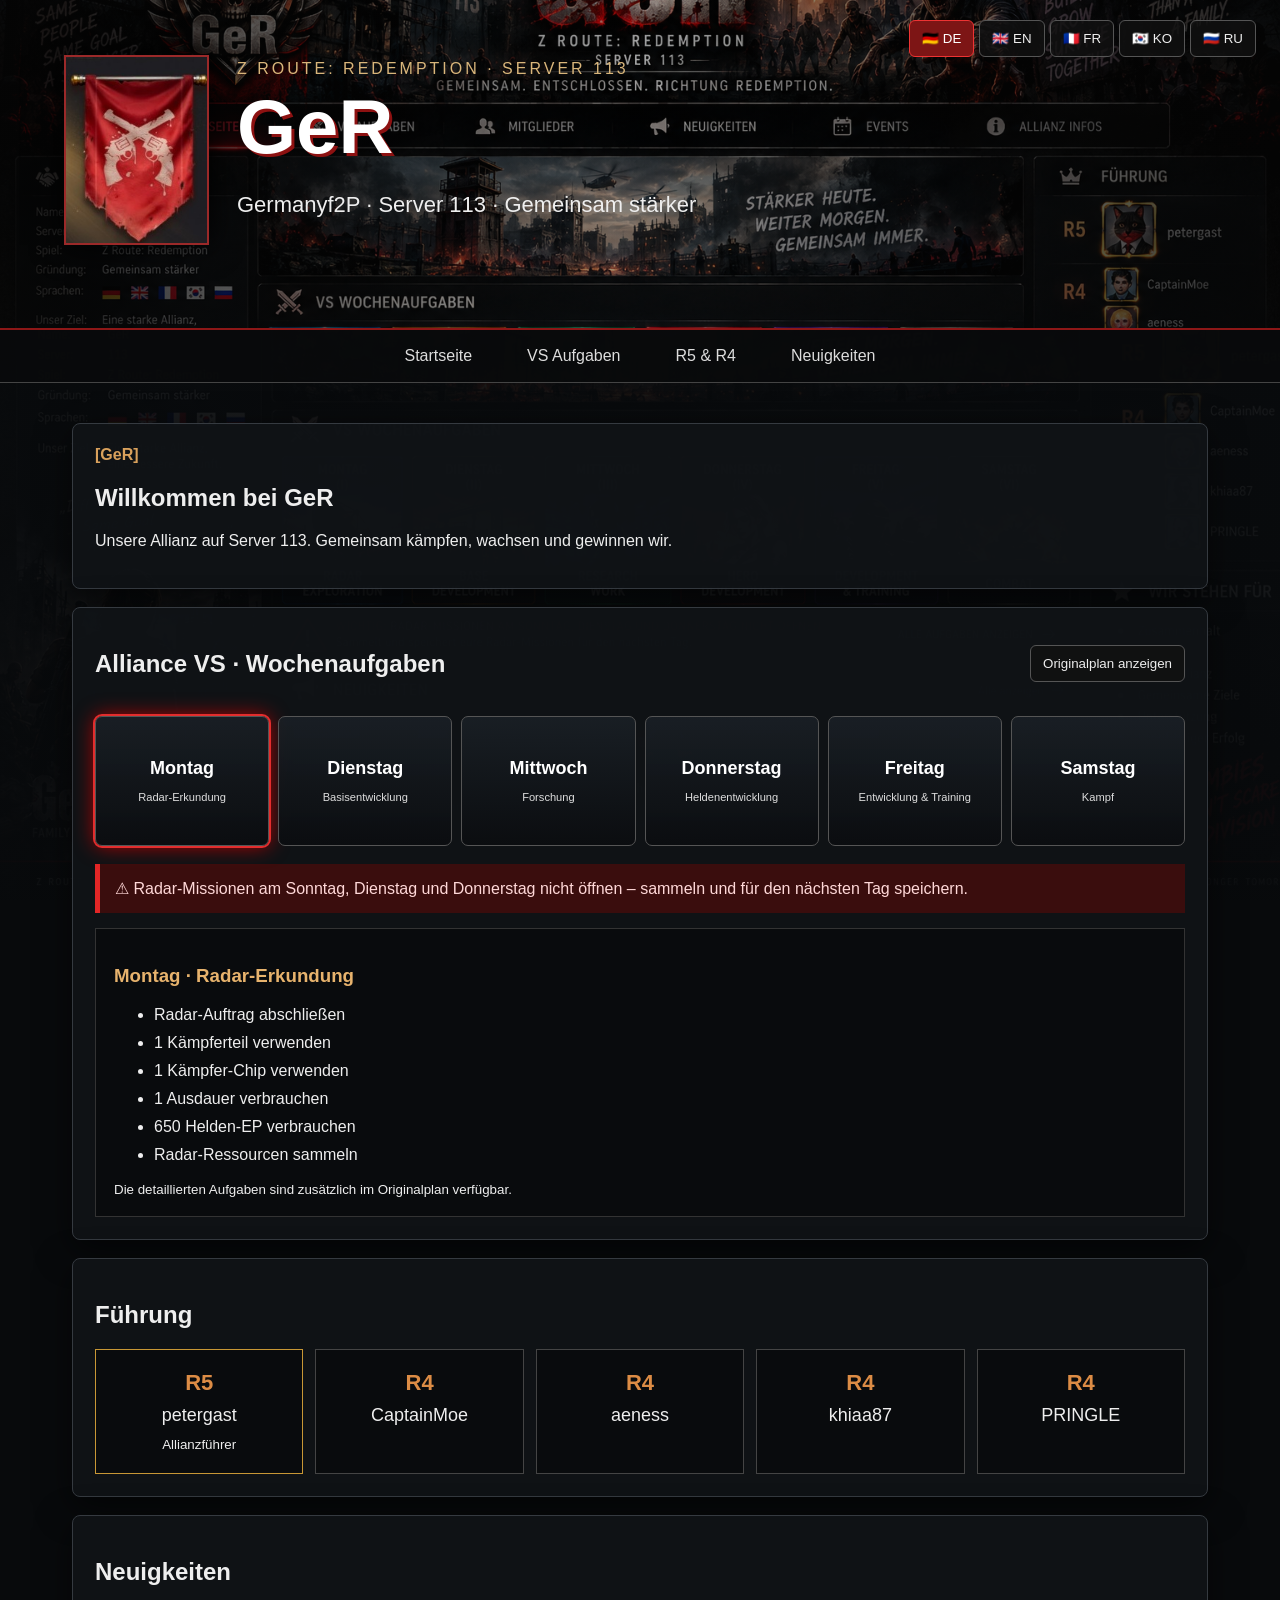
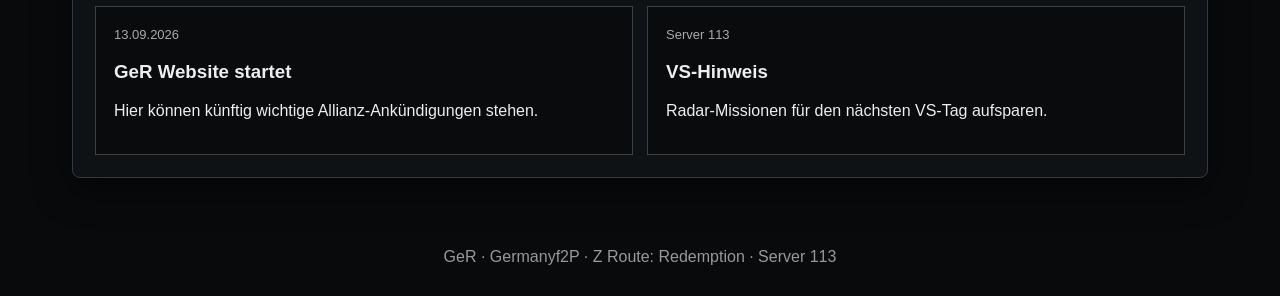
==== index.html @ 61c709c8 "Add files via upload" ====
<!doctype html><html lang="de"><head><meta charset="utf-8"><meta name="viewport" content="width=device-width,initial-scale=1"><title>GeR · Server 113</title><style>*{box-sizing:border-box}html{scroll-behavior:smooth}body{margin:0;background:#080a0c;color:#eee;font-family:Arial,sans-serif;background-image:linear-gradient(#080a0ce8,#080a0cf5),url('design-reference.png');background-size:cover;background-attachment:fixed}.hero{min-height:330px;position:relative;background:url('design-reference.png') center 20%/cover;border-bottom:2px solid #8d1717}.shade{position:absolute;inset:0;background:linear-gradient(90deg,#050505dd,#05050555,#050505cc)}.brand{position:relative;z-index:1;max-width:1200px;margin:auto;padding:55px 24px;display:flex;gap:28px;align-items:center}.brand img{width:145px;height:190px;object-fit:cover;object-position:left top;border:2px solid #9b2929;box-shadow:0 0 30px #000}.eyebrow{letter-spacing:3px;color:#d9b67b}.brand h1{font-size:76px;margin:5px 0;color:#fff;text-shadow:3px 3px #8d1111}.brand p{font-size:22px}.langs{position:absolute;z-index:2;right:24px;top:20px;display:flex;gap:5px}.langs button,button{background:#111c;color:#eee;border:1px solid #555;padding:10px 12px;border-radius:6px;cursor:pointer}.langs button.active{border-color:#e33;color:#fff;background:#7d1515}nav{position:sticky;top:0;z-index:10;display:flex;justify-content:center;gap:5px;background:#090a0bea;border-bottom:1px solid #444}nav a{color:#ddd;text-decoration:none;padding:17px 25px}nav a:hover{background:#7c1515}main{max-width:1180px;margin:auto;padding:22px}.welcome,section{background:#101317e8;border:1px solid #353a40;margin:18px 0;padding:22px;border-radius:8px;box-shadow:0 10px 35px #0008}.tag{color:#d9a15c;font-weight:bold}.sectionhead{display:flex;align-items:center;justify-content:space-between;gap:15px}.days{display:grid;grid-template-columns:repeat(6,1fr);gap:9px;margin:18px 0}.day{min-height:130px;padding:15px 8px;border:1px solid #555;background:linear-gradient(#1a2026dd,#0b0d10);color:white;border-radius:7px;text-align:center;cursor:pointer}.day b{display:block;font-size:18px}.day small{display:block;margin-top:12px;color:#ddd}.day.active{outline:2px solid #e32d2d;box-shadow:0 0 20px #b00}.warning{padding:15px;border-left:5px solid #e32626;background:#3a0d0d;color:#ffd8d8}.taskbox{margin-top:15px;padding:18px;background:#090b0d;border:1px solid #333}.taskbox h3{color:#e7b36d}.taskbox li{margin:10px 0}.leaders{display:grid;grid-template-columns:repeat(5,1fr);gap:12px}.leader{padding:20px;background:#090b0d;border:1px solid #444;text-align:center}.leader b{display:block;color:#dc8c45;font-size:22px}.leader span{display:block;font-size:18px;margin:9px}.r5{border-color:#c89735}.news{display:grid;grid-template-columns:1fr 1fr;gap:14px}.news article{background:#090b0d;border:1px solid #3c4146;padding:18px}.news time{color:#aaa;font-size:13px}footer{text-align:center;padding:30px;color:#999}.modal{display:none;position:fixed;z-index:50;inset:0;background:#000e;padding:50px 15px;overflow:auto}.modal.show{display:block}.modal img{display:block;max-width:1400px;width:100%;margin:auto}.modal button{position:fixed;right:25px;top:15px;font-size:28px}@media(max-width:800px){.hero{min-height:270px}.brand{padding-top:75px}.brand img{width:95px;height:130px}.brand h1{font-size:48px}.eyebrow{font-size:12px}.brand p{font-size:16px}.langs{left:12px;right:auto}.langs button{padding:7px}nav{overflow:auto;justify-content:flex-start}nav a{white-space:nowrap;padding:14px}.days{grid-template-columns:repeat(2,1fr)}.leaders{grid-template-columns:1fr 1fr}.news{grid-template-columns:1fr}.sectionhead{align-items:flex-start;flex-direction:column}}@media(max-width:430px){.brand{gap:14px}.brand img{width:75px;height:105px}.brand h1{font-size:40px}.leaders{grid-template-columns:1fr}}
</style></head><body>
<header class="hero"><div class="shade"></div><div class="brand"><img src="ger-wappen.jpg" alt="GeR Wappen"><div><div class="eyebrow">Z ROUTE: REDEMPTION · SERVER 113</div><h1>GeR</h1><p>Germanyf2P · Server 113 · Gemeinsam stärker</p></div></div><div class="langs" id="langs"></div></header>
<nav><a href="#home" data-t="home">Startseite</a><a href="#vs" data-t="vs">VS Aufgaben</a><a href="#leaders" data-t="members">R5 & R4</a><a href="#news" data-t="news">Neuigkeiten</a></nav>
<main id="home"><section class="welcome"><span class="tag">[GeR]</span><h2 data-t="welcome">Willkommen bei GeR</h2><p data-t="intro">Unsere Allianz auf Server 113. Gemeinsam kämpfen, wachsen und gewinnen wir.</p></section>
<section id="vs"><div class="sectionhead"><h2 data-t="vsTitle">Alliance VS · Wochenaufgaben</h2><button id="original" data-t="original">Originalplan anzeigen</button></div><div class="days" id="days"></div><div class="warning" data-t="radar">⚠ Radar-Missionen am Sonntag, Dienstag und Donnerstag nicht öffnen – sammeln und für den nächsten Tag speichern.</div><div class="taskbox" id="taskbox"></div></section>
<section id="leaders"><h2 data-t="leadership">Führung</h2><div class="leaders"><article class="leader r5"><b>R5</b><span>petergast</span><small data-t="leader">Allianzführer</small></article><article class="leader"><b>R4</b><span>CaptainMoe</span></article><article class="leader"><b>R4</b><span>aeness</span></article><article class="leader"><b>R4</b><span>khiaa87</span></article><article class="leader"><b>R4</b><span>PRINGLE</span></article></div></section>
<section id="news"><h2 data-t="news">Neuigkeiten</h2><div class="news"><article><time>13.09.2026</time><h3 data-t="news1">GeR Website startet</h3><p data-t="news1p">Hier können künftig wichtige Allianz-Ankündigungen stehen.</p></article><article><time>Server 113</time><h3 data-t="tip">VS-Hinweis</h3><p data-t="radarShort">Radar-Missionen für den nächsten VS-Tag aufsparen.</p></article></div></section></main>
<div class="modal" id="modal"><button id="close">×</button><img src="vs-plan.png" alt="VS Wochenplan"></div><footer>GeR · Germanyf2P · Z Route: Redemption · Server 113</footer><script>const languages={de:'🇩🇪 DE',en:'🇬🇧 EN',fr:'🇫🇷 FR',ko:'🇰🇷 KO',ru:'🇷🇺 RU'};
const T={
de:{home:'Startseite',vs:'VS Aufgaben',members:'R5 & R4',news:'Neuigkeiten',welcome:'Willkommen bei GeR',intro:'Unsere Allianz auf Server 113. Gemeinsam kämpfen, wachsen und gewinnen wir.',vsTitle:'Alliance VS · Wochenaufgaben',original:'Originalplan anzeigen',radar:'⚠ Radar-Missionen am Sonntag, Dienstag und Donnerstag nicht öffnen – sammeln und für den nächsten Tag speichern.',leadership:'Führung',leader:'Allianzführer',news1:'GeR Website startet',news1p:'Hier können künftig wichtige Allianz-Ankündigungen stehen.',tip:'VS-Hinweis',radarShort:'Radar-Missionen für den nächsten VS-Tag aufsparen.'},
en:{home:'Home',vs:'VS Tasks',members:'R5 & R4',news:'News',welcome:'Welcome to GeR',intro:'Our alliance on Server 113. Together we fight, grow and win.',vsTitle:'Alliance VS · Weekly Tasks',original:'Show original plan',radar:'⚠ Do not open radar missions on Sunday, Tuesday and Thursday – save them for the next day.',leadership:'Leadership',leader:'Alliance Leader',news1:'GeR website launches',news1p:'Important alliance announcements can be posted here.',tip:'VS Tip',radarShort:'Save radar missions for the next VS day.'},
fr:{home:'Accueil',vs:'Tâches VS',members:'R5 & R4',news:'Actualités',welcome:'Bienvenue chez GeR',intro:'Notre alliance sur le serveur 113. Ensemble, nous combattons, progressons et gagnons.',vsTitle:'Alliance VS · Tâches hebdomadaires',original:'Afficher le plan original',radar:'⚠ Ne pas ouvrir les missions radar dimanche, mardi et jeudi – gardez-les pour le lendemain.',leadership:'Direction',leader:"Chef d’alliance",news1:'Le site GeR démarre',news1p:"Les annonces importantes de l’alliance pourront être publiées ici.",tip:'Conseil VS',radarShort:'Gardez les missions radar pour le prochain jour VS.'},
ko:{home:'홈',vs:'VS 임무',members:'R5 & R4',news:'소식',welcome:'GeR에 오신 것을 환영합니다',intro:'서버 113의 우리 연맹입니다. 함께 싸우고 성장하며 승리합니다.',vsTitle:'Alliance VS · 주간 임무',original:'원본 계획 보기',radar:'⚠ 일요일, 화요일, 목요일에는 레이더 임무를 열지 말고 다음 날을 위해 저장하세요.',leadership:'운영진',leader:'연맹장',news1:'GeR 웹사이트 시작',news1p:'중요한 연맹 공지를 여기에 게시할 수 있습니다.',tip:'VS 안내',radarShort:'다음 VS 날을 위해 레이더 임무를 저장하세요.'},
ru:{home:'Главная',vs:'Задания VS',members:'R5 и R4',news:'Новости',welcome:'Добро пожаловать в GeR',intro:'Наш альянс на сервере 113. Вместе сражаемся, развиваемся и побеждаем.',vsTitle:'Alliance VS · Еженедельные задания',original:'Показать оригинал',radar:'⚠ Не открывайте радарные миссии в воскресенье, вторник и четверг — сохраните их на следующий день.',leadership:'Руководство',leader:'Лидер альянса',news1:'Запуск сайта GeR',news1p:'Здесь можно публиковать важные объявления альянса.',tip:'Совет VS',radarShort:'Сохраняйте радарные миссии для следующего дня VS.'}}
const days={de:[['Montag','Radar-Erkundung',['Radar-Auftrag abschließen','1 Kämpferteil verwenden','1 Kämpfer-Chip verwenden','1 Ausdauer verbrauchen','650 Helden-EP verbrauchen','Radar-Ressourcen sammeln']],['Dienstag','Basisentwicklung',['10 Energie je Bau erhalten','1-Min.-Baubeschleunigung verwenden','Überlebenden-Rekrutierung abschließen','1 UR-Spezialoperation','1 UR-Transportlastwagen senden']],['Mittwoch','Forschung',['Radar-Auftrag abschließen','1 Forschungsdaten verwenden','10 Energie je Forschung erhalten','1-Min.-Forschungsbeschleunigung','Kämpfer-Komponententruhen öffnen']],['Donnerstag','Heldenentwicklung',['1 UR-Heldensplitter verwenden','1 Helden rekrutieren','1 Skill-EP-Buch verwenden','650 Helden-EP verbrauchen','SSR/SR-Heldensplitter verwenden']],['Freitag','Entwicklung & Training',['Radar-Auftrag abschließen','Energie für Bau/Forschung erhalten','1-Min.-Beschleunigungen verwenden','T1/T2/T5/T7 Soldaten trainieren']],['Samstag','Kampf',['1 UR-Transportlastwagen senden','1 UR-Spezialoperation','1-Min.-Heilungsbeschleunigung','1-Min.-Training/Forschung verwenden','Gegnerische Soldaten verschiedener Stufen eliminieren']]]};
const names={en:['Monday','Tuesday','Wednesday','Thursday','Friday','Saturday'],fr:['Lundi','Mardi','Mercredi','Jeudi','Vendredi','Samedi'],ko:['월요일','화요일','수요일','목요일','금요일','토요일'],ru:['Понедельник','Вторник','Среда','Четверг','Пятница','Суббота']};
let lang='de', selected=Math.min(Math.max(new Date().getDay()-1,0),5);const langs=document.querySelector('#langs');Object.entries(languages).forEach(([k,v])=>{let b=document.createElement('button');b.textContent=v;b.onclick=()=>setLang(k);b.dataset.lang=k;langs.appendChild(b)});
function setLang(l){lang=l;document.documentElement.lang=l;document.querySelectorAll('[data-t]').forEach(e=>e.textContent=(T[l][e.dataset.t]||T.de[e.dataset.t]));document.querySelectorAll('.langs button').forEach(b=>b.classList.toggle('active',b.dataset.lang===l));renderDays()}
function renderDays(){let d=days.de,wrap=document.querySelector('#days');wrap.innerHTML='';d.forEach((x,i)=>{let b=document.createElement('button');b.className='day '+(i===selected?'active':'');b.innerHTML=`<b>${lang==='de'?x[0]:names[lang][i]}</b><small>${x[1]}</small>`;b.onclick=()=>{selected=i;renderDays()};wrap.appendChild(b)});let x=d[selected];document.querySelector('#taskbox').innerHTML=`<h3>${lang==='de'?x[0]:names[lang][selected]} · ${x[1]}</h3><ul>${x[2].map(v=>`<li>${v}</li>`).join('')}</ul><small>Die detaillierten Aufgaben sind zusätzlich im Originalplan verfügbar.</small>`}
document.querySelector('#original').onclick=()=>document.querySelector('#modal').classList.add('show');document.querySelector('#close').onclick=()=>document.querySelector('#modal').classList.remove('show');setLang('de');
</script></body></html>
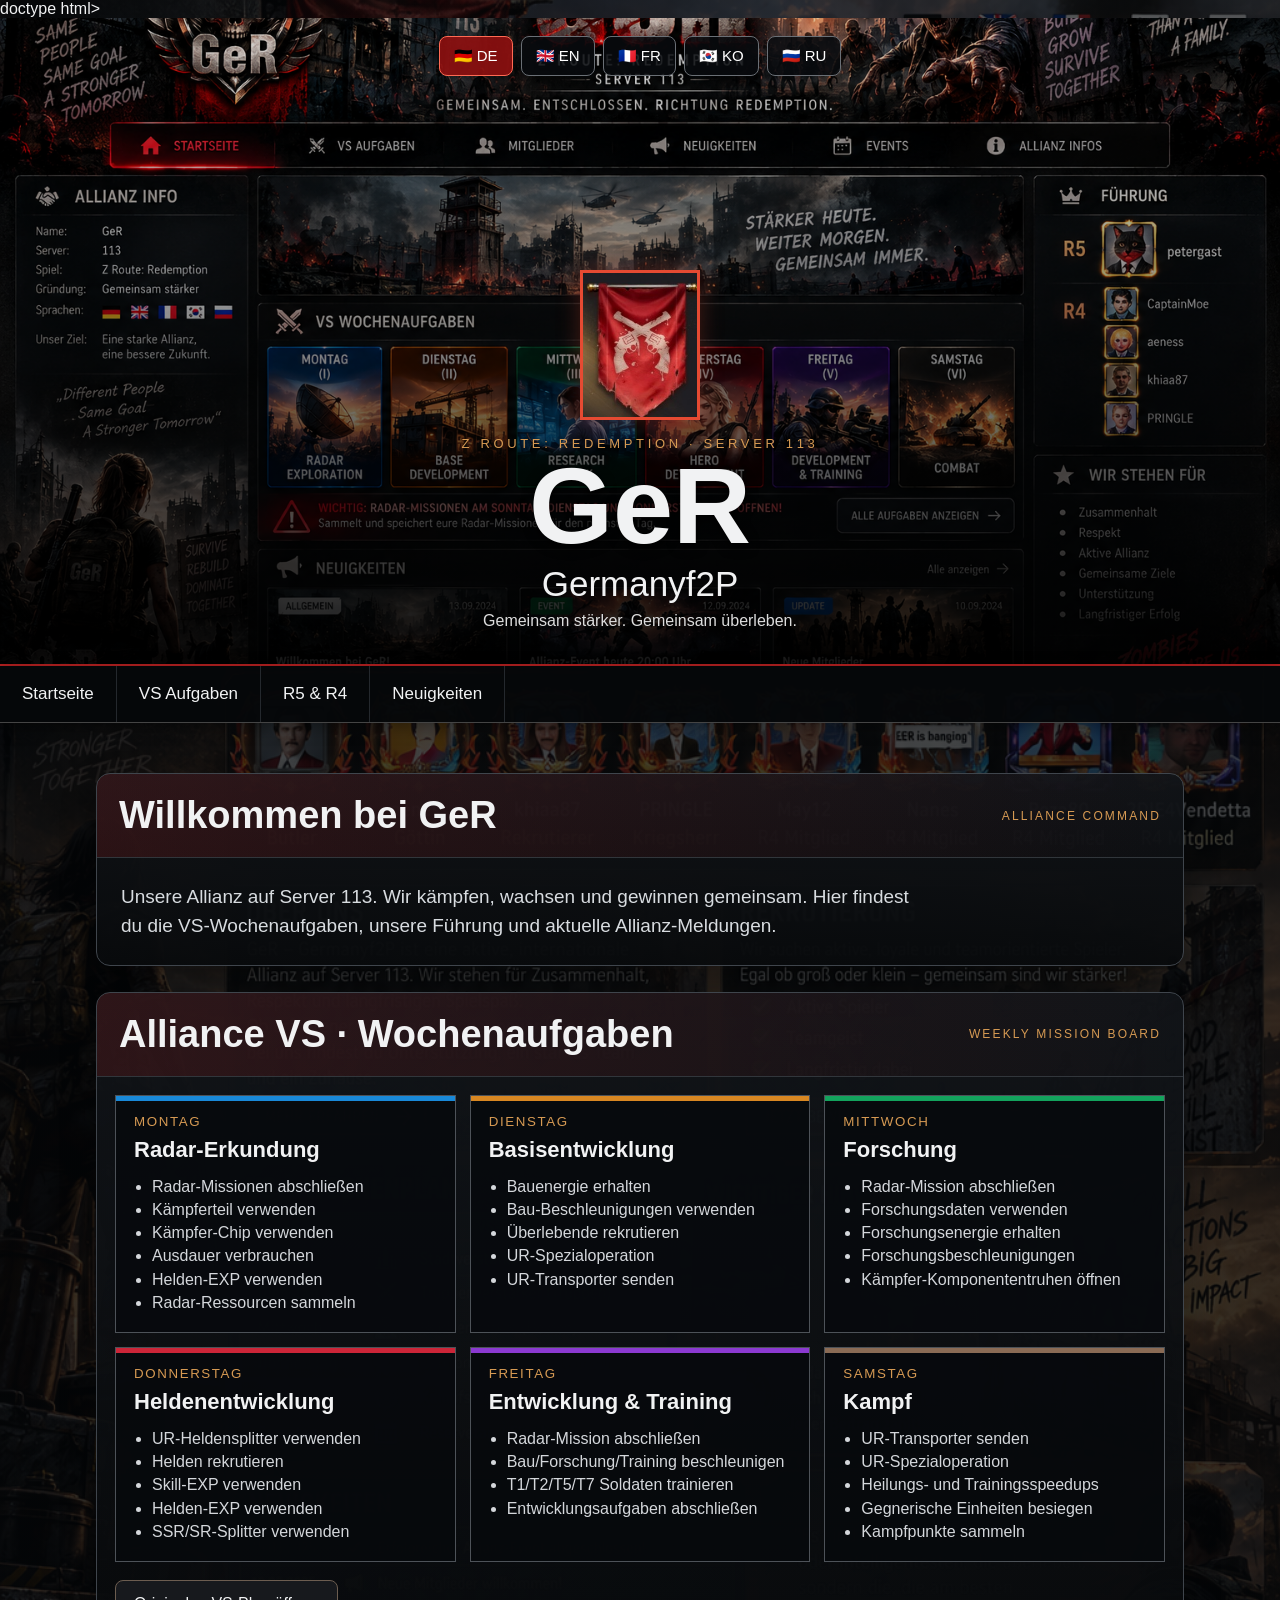
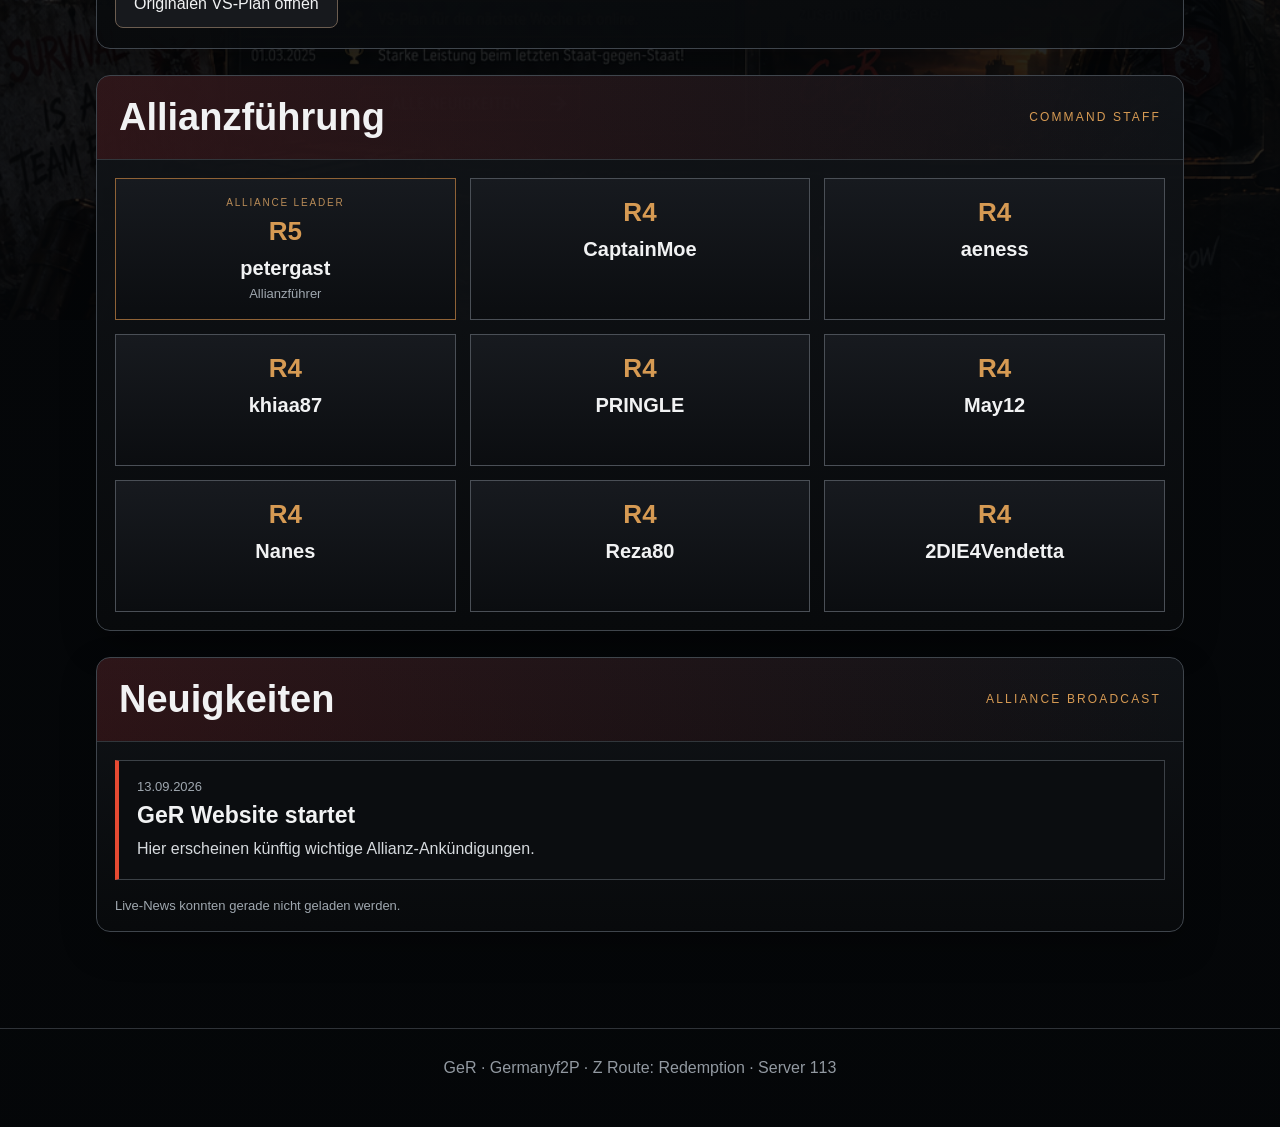
==== commit 13e702b2: "Update index.html" ====
--- a/index.html
+++ b/index.html
@@ -1,22 +1,54 @@
-<!doctype html><html lang="de"><head><meta charset="utf-8"><meta name="viewport" content="width=device-width,initial-scale=1"><title>GeR · Server 113</title><style>*{box-sizing:border-box}html{scroll-behavior:smooth}body{margin:0;background:#080a0c;color:#eee;font-family:Arial,sans-serif;background-image:linear-gradient(#080a0ce8,#080a0cf5),url('design-reference.png');background-size:cover;background-attachment:fixed}.hero{min-height:330px;position:relative;background:url('design-reference.png') center 20%/cover;border-bottom:2px solid #8d1717}.shade{position:absolute;inset:0;background:linear-gradient(90deg,#050505dd,#05050555,#050505cc)}.brand{position:relative;z-index:1;max-width:1200px;margin:auto;padding:55px 24px;display:flex;gap:28px;align-items:center}.brand img{width:145px;height:190px;object-fit:cover;object-position:left top;border:2px solid #9b2929;box-shadow:0 0 30px #000}.eyebrow{letter-spacing:3px;color:#d9b67b}.brand h1{font-size:76px;margin:5px 0;color:#fff;text-shadow:3px 3px #8d1111}.brand p{font-size:22px}.langs{position:absolute;z-index:2;right:24px;top:20px;display:flex;gap:5px}.langs button,button{background:#111c;color:#eee;border:1px solid #555;padding:10px 12px;border-radius:6px;cursor:pointer}.langs button.active{border-color:#e33;color:#fff;background:#7d1515}nav{position:sticky;top:0;z-index:10;display:flex;justify-content:center;gap:5px;background:#090a0bea;border-bottom:1px solid #444}nav a{color:#ddd;text-decoration:none;padding:17px 25px}nav a:hover{background:#7c1515}main{max-width:1180px;margin:auto;padding:22px}.welcome,section{background:#101317e8;border:1px solid #353a40;margin:18px 0;padding:22px;border-radius:8px;box-shadow:0 10px 35px #0008}.tag{color:#d9a15c;font-weight:bold}.sectionhead{display:flex;align-items:center;justify-content:space-between;gap:15px}.days{display:grid;grid-template-columns:repeat(6,1fr);gap:9px;margin:18px 0}.day{min-height:130px;padding:15px 8px;border:1px solid #555;background:linear-gradient(#1a2026dd,#0b0d10);color:white;border-radius:7px;text-align:center;cursor:pointer}.day b{display:block;font-size:18px}.day small{display:block;margin-top:12px;color:#ddd}.day.active{outline:2px solid #e32d2d;box-shadow:0 0 20px #b00}.warning{padding:15px;border-left:5px solid #e32626;background:#3a0d0d;color:#ffd8d8}.taskbox{margin-top:15px;padding:18px;background:#090b0d;border:1px solid #333}.taskbox h3{color:#e7b36d}.taskbox li{margin:10px 0}.leaders{display:grid;grid-template-columns:repeat(5,1fr);gap:12px}.leader{padding:20px;background:#090b0d;border:1px solid #444;text-align:center}.leader b{display:block;color:#dc8c45;font-size:22px}.leader span{display:block;font-size:18px;margin:9px}.r5{border-color:#c89735}.news{display:grid;grid-template-columns:1fr 1fr;gap:14px}.news article{background:#090b0d;border:1px solid #3c4146;padding:18px}.news time{color:#aaa;font-size:13px}footer{text-align:center;padding:30px;color:#999}.modal{display:none;position:fixed;z-index:50;inset:0;background:#000e;padding:50px 15px;overflow:auto}.modal.show{display:block}.modal img{display:block;max-width:1400px;width:100%;margin:auto}.modal button{position:fixed;right:25px;top:15px;font-size:28px}@media(max-width:800px){.hero{min-height:270px}.brand{padding-top:75px}.brand img{width:95px;height:130px}.brand h1{font-size:48px}.eyebrow{font-size:12px}.brand p{font-size:16px}.langs{left:12px;right:auto}.langs button{padding:7px}nav{overflow:auto;justify-content:flex-start}nav a{white-space:nowrap;padding:14px}.days{grid-template-columns:repeat(2,1fr)}.leaders{grid-template-columns:1fr 1fr}.news{grid-template-columns:1fr}.sectionhead{align-items:flex-start;flex-direction:column}}@media(max-width:430px){.brand{gap:14px}.brand img{width:75px;height:105px}.brand h1{font-size:40px}.leaders{grid-template-columns:1fr}}
-</style></head><body>
-<header class="hero"><div class="shade"></div><div class="brand"><img src="ger-wappen.jpg" alt="GeR Wappen"><div><div class="eyebrow">Z ROUTE: REDEMPTION · SERVER 113</div><h1>GeR</h1><p>Germanyf2P · Server 113 · Gemeinsam stärker</p></div></div><div class="langs" id="langs"></div></header>
-<nav><a href="#home" data-t="home">Startseite</a><a href="#vs" data-t="vs">VS Aufgaben</a><a href="#leaders" data-t="members">R5 & R4</a><a href="#news" data-t="news">Neuigkeiten</a></nav>
-<main id="home"><section class="welcome"><span class="tag">[GeR]</span><h2 data-t="welcome">Willkommen bei GeR</h2><p data-t="intro">Unsere Allianz auf Server 113. Gemeinsam kämpfen, wachsen und gewinnen wir.</p></section>
-<section id="vs"><div class="sectionhead"><h2 data-t="vsTitle">Alliance VS · Wochenaufgaben</h2><button id="original" data-t="original">Originalplan anzeigen</button></div><div class="days" id="days"></div><div class="warning" data-t="radar">⚠ Radar-Missionen am Sonntag, Dienstag und Donnerstag nicht öffnen – sammeln und für den nächsten Tag speichern.</div><div class="taskbox" id="taskbox"></div></section>
-<section id="leaders"><h2 data-t="leadership">Führung</h2><div class="leaders"><article class="leader r5"><b>R5</b><span>petergast</span><small data-t="leader">Allianzführer</small></article><article class="leader"><b>R4</b><span>CaptainMoe</span></article><article class="leader"><b>R4</b><span>aeness</span></article><article class="leader"><b>R4</b><span>khiaa87</span></article><article class="leader"><b>R4</b><span>PRINGLE</span></article></div></section>
-<section id="news"><h2 data-t="news">Neuigkeiten</h2><div class="news"><article><time>13.09.2026</time><h3 data-t="news1">GeR Website startet</h3><p data-t="news1p">Hier können künftig wichtige Allianz-Ankündigungen stehen.</p></article><article><time>Server 113</time><h3 data-t="tip">VS-Hinweis</h3><p data-t="radarShort">Radar-Missionen für den nächsten VS-Tag aufsparen.</p></article></div></section></main>
-<div class="modal" id="modal"><button id="close">×</button><img src="vs-plan.png" alt="VS Wochenplan"></div><footer>GeR · Germanyf2P · Z Route: Redemption · Server 113</footer><script>const languages={de:'🇩🇪 DE',en:'🇬🇧 EN',fr:'🇫🇷 FR',ko:'🇰🇷 KO',ru:'🇷🇺 RU'};
-const T={
-de:{home:'Startseite',vs:'VS Aufgaben',members:'R5 & R4',news:'Neuigkeiten',welcome:'Willkommen bei GeR',intro:'Unsere Allianz auf Server 113. Gemeinsam kämpfen, wachsen und gewinnen wir.',vsTitle:'Alliance VS · Wochenaufgaben',original:'Originalplan anzeigen',radar:'⚠ Radar-Missionen am Sonntag, Dienstag und Donnerstag nicht öffnen – sammeln und für den nächsten Tag speichern.',leadership:'Führung',leader:'Allianzführer',news1:'GeR Website startet',news1p:'Hier können künftig wichtige Allianz-Ankündigungen stehen.',tip:'VS-Hinweis',radarShort:'Radar-Missionen für den nächsten VS-Tag aufsparen.'},
-en:{home:'Home',vs:'VS Tasks',members:'R5 & R4',news:'News',welcome:'Welcome to GeR',intro:'Our alliance on Server 113. Together we fight, grow and win.',vsTitle:'Alliance VS · Weekly Tasks',original:'Show original plan',radar:'⚠ Do not open radar missions on Sunday, Tuesday and Thursday – save them for the next day.',leadership:'Leadership',leader:'Alliance Leader',news1:'GeR website launches',news1p:'Important alliance announcements can be posted here.',tip:'VS Tip',radarShort:'Save radar missions for the next VS day.'},
-fr:{home:'Accueil',vs:'Tâches VS',members:'R5 & R4',news:'Actualités',welcome:'Bienvenue chez GeR',intro:'Notre alliance sur le serveur 113. Ensemble, nous combattons, progressons et gagnons.',vsTitle:'Alliance VS · Tâches hebdomadaires',original:'Afficher le plan original',radar:'⚠ Ne pas ouvrir les missions radar dimanche, mardi et jeudi – gardez-les pour le lendemain.',leadership:'Direction',leader:"Chef d’alliance",news1:'Le site GeR démarre',news1p:"Les annonces importantes de l’alliance pourront être publiées ici.",tip:'Conseil VS',radarShort:'Gardez les missions radar pour le prochain jour VS.'},
-ko:{home:'홈',vs:'VS 임무',members:'R5 & R4',news:'소식',welcome:'GeR에 오신 것을 환영합니다',intro:'서버 113의 우리 연맹입니다. 함께 싸우고 성장하며 승리합니다.',vsTitle:'Alliance VS · 주간 임무',original:'원본 계획 보기',radar:'⚠ 일요일, 화요일, 목요일에는 레이더 임무를 열지 말고 다음 날을 위해 저장하세요.',leadership:'운영진',leader:'연맹장',news1:'GeR 웹사이트 시작',news1p:'중요한 연맹 공지를 여기에 게시할 수 있습니다.',tip:'VS 안내',radarShort:'다음 VS 날을 위해 레이더 임무를 저장하세요.'},
-ru:{home:'Главная',vs:'Задания VS',members:'R5 и R4',news:'Новости',welcome:'Добро пожаловать в GeR',intro:'Наш альянс на сервере 113. Вместе сражаемся, развиваемся и побеждаем.',vsTitle:'Alliance VS · Еженедельные задания',original:'Показать оригинал',radar:'⚠ Не открывайте радарные миссии в воскресенье, вторник и четверг — сохраните их на следующий день.',leadership:'Руководство',leader:'Лидер альянса',news1:'Запуск сайта GeR',news1p:'Здесь можно публиковать важные объявления альянса.',tip:'Совет VS',radarShort:'Сохраняйте радарные миссии для следующего дня VS.'}}
-const days={de:[['Montag','Radar-Erkundung',['Radar-Auftrag abschließen','1 Kämpferteil verwenden','1 Kämpfer-Chip verwenden','1 Ausdauer verbrauchen','650 Helden-EP verbrauchen','Radar-Ressourcen sammeln']],['Dienstag','Basisentwicklung',['10 Energie je Bau erhalten','1-Min.-Baubeschleunigung verwenden','Überlebenden-Rekrutierung abschließen','1 UR-Spezialoperation','1 UR-Transportlastwagen senden']],['Mittwoch','Forschung',['Radar-Auftrag abschließen','1 Forschungsdaten verwenden','10 Energie je Forschung erhalten','1-Min.-Forschungsbeschleunigung','Kämpfer-Komponententruhen öffnen']],['Donnerstag','Heldenentwicklung',['1 UR-Heldensplitter verwenden','1 Helden rekrutieren','1 Skill-EP-Buch verwenden','650 Helden-EP verbrauchen','SSR/SR-Heldensplitter verwenden']],['Freitag','Entwicklung & Training',['Radar-Auftrag abschließen','Energie für Bau/Forschung erhalten','1-Min.-Beschleunigungen verwenden','T1/T2/T5/T7 Soldaten trainieren']],['Samstag','Kampf',['1 UR-Transportlastwagen senden','1 UR-Spezialoperation','1-Min.-Heilungsbeschleunigung','1-Min.-Training/Forschung verwenden','Gegnerische Soldaten verschiedener Stufen eliminieren']]]};
-const names={en:['Monday','Tuesday','Wednesday','Thursday','Friday','Saturday'],fr:['Lundi','Mardi','Mercredi','Jeudi','Vendredi','Samedi'],ko:['월요일','화요일','수요일','목요일','금요일','토요일'],ru:['Понедельник','Вторник','Среда','Четверг','Пятница','Суббота']};
-let lang='de', selected=Math.min(Math.max(new Date().getDay()-1,0),5);const langs=document.querySelector('#langs');Object.entries(languages).forEach(([k,v])=>{let b=document.createElement('button');b.textContent=v;b.onclick=()=>setLang(k);b.dataset.lang=k;langs.appendChild(b)});
-function setLang(l){lang=l;document.documentElement.lang=l;document.querySelectorAll('[data-t]').forEach(e=>e.textContent=(T[l][e.dataset.t]||T.de[e.dataset.t]));document.querySelectorAll('.langs button').forEach(b=>b.classList.toggle('active',b.dataset.lang===l));renderDays()}
-function renderDays(){let d=days.de,wrap=document.querySelector('#days');wrap.innerHTML='';d.forEach((x,i)=>{let b=document.createElement('button');b.className='day '+(i===selected?'active':'');b.innerHTML=`<b>${lang==='de'?x[0]:names[lang][i]}</b><small>${x[1]}</small>`;b.onclick=()=>{selected=i;renderDays()};wrap.appendChild(b)});let x=d[selected];document.querySelector('#taskbox').innerHTML=`<h3>${lang==='de'?x[0]:names[lang][selected]} · ${x[1]}</h3><ul>${x[2].map(v=>`<li>${v}</li>`).join('')}</ul><small>Die detaillierten Aufgaben sind zusätzlich im Originalplan verfügbar.</small>`}
-document.querySelector('#original').onclick=()=>document.querySelector('#modal').classList.add('show');document.querySelector('#close').onclick=()=>document.querySelector('#modal').classList.remove('show');setLang('de');
-</script></body></html>
+doctype html>
+<html lang="de">
+<head>
+<meta charset="utf-8"><meta name="viewport" content="width=device-width,initial-scale=1">
+<title>GeR | Germanyf2P | Server 113</title>
+<style>
+:root{--bg:#090b0e;--panel:rgba(16,19,23,.92);--red:#b32020;--red2:#e64a32;--gold:#d69a53;--text:#f1f2f3;--muted:#aeb5bc}
+*{box-sizing:border-box}html{scroll-behavior:smooth}body{margin:0;color:var(--text);font-family:Arial,Helvetica,sans-serif;background:linear-gradient(rgba(4,6,8,.68),rgba(4,6,8,.92)),url('ger-background.png') center top/cover fixed no-repeat,#080a0d}a{color:inherit;text-decoration:none}
+.top{min-height:72vh;display:flex;flex-direction:column;justify-content:flex-end;border-bottom:2px solid var(--red);position:relative;overflow:hidden;background:linear-gradient(to bottom,rgba(0,0,0,.12),rgba(0,0,0,.42) 45%,rgba(0,0,0,.9)),url('design-reference.png') center/cover no-repeat}
+.languagebar{position:absolute;top:18px;left:50%;transform:translateX(-50%);z-index:3;display:flex;gap:8px;flex-wrap:wrap;justify-content:center;width:min(96%,920px)}
+.lang{border:1px solid #6a6f75;background:rgba(9,11,14,.86);color:#fff;padding:10px 14px;border-radius:8px;font-size:15px}.lang.active{border-color:#ff6a54;background:rgba(144,16,16,.9)}
+.heroContent{position:relative;z-index:2;padding:120px 20px 34px;text-align:center}.crest{width:120px;height:150px;object-fit:cover;border:3px solid var(--red2);box-shadow:0 0 22px rgba(230,74,50,.28)}
+.kicker{letter-spacing:.28em;color:var(--gold);text-transform:uppercase;font-size:13px;margin:16px 0 6px}h1{font-size:clamp(54px,11vw,108px);margin:0;line-height:.9;text-shadow:0 3px 12px #000}.sub{font-size:clamp(20px,4.5vw,35px);margin:10px 0 0}.tagline{font-size:16px;color:#ddd;margin-top:8px}
+nav{position:sticky;top:0;z-index:9;display:flex;overflow-x:auto;background:rgba(6,8,10,.96);border-bottom:1px solid #444;box-shadow:0 4px 16px rgba(0,0,0,.35)}nav a{padding:18px 22px;white-space:nowrap;border-right:1px solid #24282d;font-size:17px}
+main{max-width:1120px;margin:auto;padding:24px 16px 70px}.section{margin:26px 0;background:linear-gradient(180deg,rgba(17,20,24,.95),rgba(8,10,12,.95));border:1px solid #3f454c;border-radius:14px;box-shadow:0 14px 35px rgba(0,0,0,.3);overflow:hidden}.sectionHead{display:flex;align-items:center;justify-content:space-between;padding:20px 22px;border-bottom:1px solid #31363b;background:linear-gradient(90deg,rgba(179,32,32,.18),transparent)}.sectionHead h2{margin:0;font-size:clamp(26px,5vw,38px)}.sectionHead span{color:var(--gold);font-size:12px;letter-spacing:.18em;text-transform:uppercase}.welcome{padding:24px}.welcome p{font-size:19px;line-height:1.55;color:#d8dce0;max-width:800px;margin:0}
+.days{display:grid;grid-template-columns:repeat(3,1fr);gap:14px;padding:18px}.day{min-height:170px;border:1px solid #4d5258;padding:18px;background:rgba(7,9,12,.85);position:relative;overflow:hidden}.day:before{content:"";position:absolute;inset:0 0 auto;height:5px;background:var(--accent,#b32020)}.day h3{margin:8px 0 6px;font-size:22px}.day small{color:var(--gold);text-transform:uppercase;letter-spacing:.12em}.day ul{padding-left:18px;margin:12px 0 0;color:#d4d7db;line-height:1.45}.monday{--accent:#1989d8}.tuesday{--accent:#d88722}.wednesday{--accent:#13a35d}.thursday{--accent:#cc2538}.friday{--accent:#8b39d1}.saturday{--accent:#8a6b55}.vsOriginal{display:block;margin:0 18px 20px;padding:14px 18px;border:1px solid #6c5d50;background:#17191d;border-radius:8px;width:max-content;max-width:calc(100% - 36px)}
+.leaders{display:grid;grid-template-columns:repeat(3,1fr);gap:14px;padding:18px}.leader{border:1px solid #4a4f56;background:linear-gradient(180deg,#171a1f,#0b0d10);padding:18px;text-align:center;min-height:132px}.rank{color:var(--gold);font-weight:bold;font-size:26px;margin-bottom:10px}.leader.r5{border-color:#8f6236}.leader.r5:before{content:"ALLIANCE LEADER";display:block;color:#b88b57;font-size:10px;letter-spacing:.18em;margin-bottom:8px}.leader b{font-size:20px}.leader .role{color:#9fa7af;font-size:13px;margin-top:6px}
+.newsList{padding:18px;display:grid;gap:14px}.newsItem{border-left:4px solid var(--red2);background:#0b0d10;border-top:1px solid #3c4147;border-right:1px solid #3c4147;border-bottom:1px solid #3c4147;padding:18px}.newsItem time{color:#9fa7af;font-size:13px}.newsItem h3{margin:8px 0;font-size:23px}.newsItem p{margin:0;color:#d6dade;line-height:1.5}.newsItem small{display:block;margin-top:10px;color:var(--gold)}.status{padding:0 18px 18px;color:#9fa7af;font-size:13px}footer{text-align:center;color:#9299a1;padding:30px 18px 50px;border-top:1px solid #2f3338}
+@media(max-width:800px){.days,.leaders{grid-template-columns:1fr 1fr}.top{min-height:64vh}}@media(max-width:560px){.days,.leaders{grid-template-columns:1fr}.heroContent{padding-top:135px}.crest{width:95px;height:120px}nav a{padding:15px 18px}.section{border-radius:10px}}
+</style>
+</head>
+<body>
+<header class="top" id="home">
+<div class="languagebar" id="langs"><button class="lang active" data-lang="de">🇩🇪 DE</button><button class="lang" data-lang="en">🇬🇧 EN</button><button class="lang" data-lang="fr">🇫🇷 FR</button><button class="lang" data-lang="ko">🇰🇷 KO</button><button class="lang" data-lang="ru">🇷🇺 RU</button></div>
+<div class="heroContent"><img class="crest" src="ger-wappen.jpg" alt="GeR Wappen"><div class="kicker">Z Route: Redemption · Server 113</div><h1>GeR</h1><div class="sub">Germanyf2P</div><div class="tagline" data-i18n="tagline">Gemeinsam stärker. Gemeinsam überleben.</div></div>
+</header>
+<nav><a href="#home" data-i18n="home">Startseite</a><a href="#vs" data-i18n="vs">VS Aufgaben</a><a href="#leaders" data-i18n="leaders">R5 & R4</a><a href="#news" data-i18n="news">Neuigkeiten</a></nav>
+<main>
+<section class="section"><div class="sectionHead"><h2 data-i18n="welcomeTitle">Willkommen bei GeR</h2><span>Alliance Command</span></div><div class="welcome"><p data-i18n="welcomeText">Unsere Allianz auf Server 113. Wir kämpfen, wachsen und gewinnen gemeinsam. Hier findest du die VS-Wochenaufgaben, unsere Führung und aktuelle Allianz-Meldungen.</p></div></section>
+<section class="section" id="vs"><div class="sectionHead"><h2 data-i18n="vsTitle">Alliance VS · Wochenaufgaben</h2><span>Weekly Mission Board</span></div><div class="days">
+<article class="day monday"><small data-i18n="monday">Montag</small><h3>Radar-Erkundung</h3><ul><li>Radar-Missionen abschließen</li><li>Kämpferteil verwenden</li><li>Kämpfer-Chip verwenden</li><li>Ausdauer verbrauchen</li><li>Helden-EXP verwenden</li><li>Radar-Ressourcen sammeln</li></ul></article>
+<article class="day tuesday"><small data-i18n="tuesday">Dienstag</small><h3>Basisentwicklung</h3><ul><li>Bauenergie erhalten</li><li>Bau-Beschleunigungen verwenden</li><li>Überlebende rekrutieren</li><li>UR-Spezialoperation</li><li>UR-Transporter senden</li></ul></article>
+<article class="day wednesday"><small data-i18n="wednesday">Mittwoch</small><h3>Forschung</h3><ul><li>Radar-Mission abschließen</li><li>Forschungsdaten verwenden</li><li>Forschungsenergie erhalten</li><li>Forschungsbeschleunigungen</li><li>Kämpfer-Komponententruhen öffnen</li></ul></article>
+<article class="day thursday"><small data-i18n="thursday">Donnerstag</small><h3>Heldenentwicklung</h3><ul><li>UR-Heldensplitter verwenden</li><li>Helden rekrutieren</li><li>Skill-EXP verwenden</li><li>Helden-EXP verwenden</li><li>SSR/SR-Splitter verwenden</li></ul></article>
+<article class="day friday"><small data-i18n="friday">Freitag</small><h3>Entwicklung & Training</h3><ul><li>Radar-Mission abschließen</li><li>Bau/Forschung/Training beschleunigen</li><li>T1/T2/T5/T7 Soldaten trainieren</li><li>Entwicklungsaufgaben abschließen</li></ul></article>
+<article class="day saturday"><small data-i18n="saturday">Samstag</small><h3>Kampf</h3><ul><li>UR-Transporter senden</li><li>UR-Spezialoperation</li><li>Heilungs- und Trainingsspeedups</li><li>Gegnerische Einheiten besiegen</li><li>Kampfpunkte sammeln</li></ul></article>
+</div><a class="vsOriginal" href="vs-plan.png" target="_blank" rel="noopener" data-i18n="original">Originalen VS-Plan öffnen</a></section>
+<section class="section" id="leaders"><div class="sectionHead"><h2 data-i18n="leadersTitle">Allianzführung</h2><span>Command Staff</span></div><div class="leaders">
+<article class="leader r5"><div class="rank">R5</div><b>petergast</b><div class="role" data-i18n="allianceLeader">Allianzführer</div></article>
+<article class="leader"><div class="rank">R4</div><b>CaptainMoe</b></article><article class="leader"><div class="rank">R4</div><b>aeness</b></article><article class="leader"><div class="rank">R4</div><b>khiaa87</b></article><article class="leader"><div class="rank">R4</div><b>PRINGLE</b></article><article class="leader"><div class="rank">R4</div><b>May12</b></article><article class="leader"><div class="rank">R4</div><b>Nanes</b></article><article class="leader"><div class="rank">R4</div><b>Reza80</b></article><article class="leader"><div class="rank">R4</div><b>2DIE4Vendetta</b></article>
+</div></section>
+<section class="section" id="news"><div class="sectionHead"><h2 data-i18n="newsTitle">Neuigkeiten</h2><span>Alliance Broadcast</span></div><div class="newsList" id="newsList"><article class="newsItem"><time>13.09.2026</time><h3>GeR Website startet</h3><p>Hier erscheinen künftig wichtige Allianz-Ankündigungen.</p></article></div><div class="status" id="newsStatus">Lade Neuigkeiten…</div></section>
+</main><footer>GeR · Germanyf2P · Z Route: Redemption · Server 113</footer>
+<script>
+const SUPABASE_URL='https://chlpajoeecphzepukkyg.supabase.co';
+const SUPABASE_KEY='sb_publishable__HcqTzJK8T8bc9CFIHzpgQ_ABQfFSfQ';
+const translations={de:{home:'Startseite',vs:'VS Aufgaben',leaders:'R5 & R4',news:'Neuigkeiten',tagline:'Gemeinsam stärker. Gemeinsam überleben.',welcomeTitle:'Willkommen bei GeR',welcomeText:'Unsere Allianz auf Server 113. Wir kämpfen, wachsen und gewinnen gemeinsam. Hier findest du die VS-Wochenaufgaben, unsere Führung und aktuelle Allianz-Meldungen.',vsTitle:'Alliance VS · Wochenaufgaben',leadersTitle:'Allianzführung',allianceLeader:'Allianzführer',newsTitle:'Neuigkeiten',original:'Originalen VS-Plan öffnen',monday:'Montag',tuesday:'Dienstag',wednesday:'Mittwoch',thursday:'Donnerstag',friday:'Freitag',saturday:'Samstag'},en:{home:'Home',vs:'VS Tasks',leaders:'R5 & R4',news:'News',tagline:'Stronger together. Survive together.',welcomeTitle:'Welcome to GeR',welcomeText:'Our alliance on Server 113. We fight, grow and win together.',vsTitle:'Alliance VS · Weekly Tasks',leadersTitle:'Alliance Leadership',allianceLeader:'Alliance Leader',newsTitle:'News',original:'Open original VS plan',monday:'Monday',tuesday:'Tuesday',wednesday:'Wednesday',thursday:'Thursday',friday:'Friday',saturday:'Saturday'},fr:{home:'Accueil',vs:'Tâches VS',leaders:'R5 & R4',news:'Actualités',tagline:'Plus forts ensemble. Survivre ensemble.',welcomeTitle:'Bienvenue chez GeR',welcomeText:'Notre alliance sur le serveur 113. Nous combattons, progressons et gagnons ensemble.',vsTitle:'Alliance VS · Tâches hebdomadaires',leadersTitle:'Direction de l’alliance',allianceLeader:'Chef d’alliance',newsTitle:'Actualités',original:'Ouvrir le plan VS original',monday:'Lundi',tuesday:'Mardi',wednesday:'Mercredi',thursday:'Jeudi',friday:'Vendredi',saturday:'Samedi'},ko:{home:'홈',vs:'VS 임무',leaders:'R5 & R4',news:'소식',tagline:'함께 더 강하게. 함께 생존합니다.',welcomeTitle:'GeR에 오신 것을 환영합니다',welcomeText:'서버 113의 GeR 연맹입니다. 함께 싸우고 성장하며 승리합니다.',vsTitle:'Alliance VS · 주간 임무',leadersTitle:'연맹 지휘부',allianceLeader:'연맹장',newsTitle:'소식',original:'원본 VS 계획 열기',monday:'월요일',tuesday:'화요일',wednesday:'수요일',thursday:'목요일',friday:'금요일',saturday:'토요일'},ru:{home:'Главная',vs:'Задания VS',leaders:'R5 и R4',news:'Новости',tagline:'Вместе сильнее. Выживаем вместе.',welcomeTitle:'Добро пожаловать в GeR',welcomeText:'Наш альянс на сервере 113. Мы сражаемся, растём и побеждаем вместе.',vsTitle:'Alliance VS · Задания недели',leadersTitle:'Руководство альянса',allianceLeader:'Лидер альянса',newsTitle:'Новости',original:'Открыть оригинальный план VS',monday:'Понедельник',tuesday:'Вторник',wednesday:'Среда',thursday:'Четверг',friday:'Пятница',saturday:'Суббота'}};
+let currentLang='de';
+function setLang(lang){currentLang=lang;document.documentElement.lang=lang;document.querySelectorAll('[data-i18n]').forEach(el=>{const k=el.dataset.i18n;if(translations[lang]&&translations[lang][k])el.textContent=translations[lang][k]});document.querySelectorAll('.lang').forEach(b=>b.classList.toggle('active',b.dataset.lang===lang));loadNews()}
+document.querySelectorAll('.lang').forEach(btn=>btn.addEventListener('click',()=>setLang(btn.dataset.lang)));
+async function loadNews(){const list=document.getElementById('newsList');const status=document.getElementById('newsStatus');try{const res=await fetch(SUPABASE_URL+'/rest/v1/news?select=*&order=created_at.desc',{headers:{apikey:SUPABASE_KEY,Authorization:'Bearer '+SUPABASE_KEY}});if(!res.ok)throw new Error('HTTP '+res.status);const rows=await res.json();list.querySelectorAll('[data-db-news="1"]').forEach(el=>el.remove());const filtered=rows.filter(r=>!r.language||r.language===currentLang||(currentLang!=='de'&&r.language==='de'));filtered.forEach(item=>{const a=document.createElement('article');a.className='newsItem';a.dataset.dbNews='1';const d=document.createElement('time');d.textContent=item.created_at?new Date(item.created_at).toLocaleDateString(currentLang==='de'?'de-DE':undefined):'';const h=document.createElement('h3');h.textContent=item.title||'';const p=document.createElement('p');p.textContent=item.content||'';a.append(d,h,p);if(item.author){const s=document.createElement('small');s.textContent=(currentLang==='de'?'Von ':'')+item.author;a.append(s)}list.prepend(a)});status.textContent=rows.length?'Live aus dem Allianz-Newsfeed':'Noch keine Live-News vorhanden'}catch(e){status.textContent='Live-News konnten gerade nicht geladen werden.';console.error(e)}}
+loadNews();
+</script>
+</body></html>
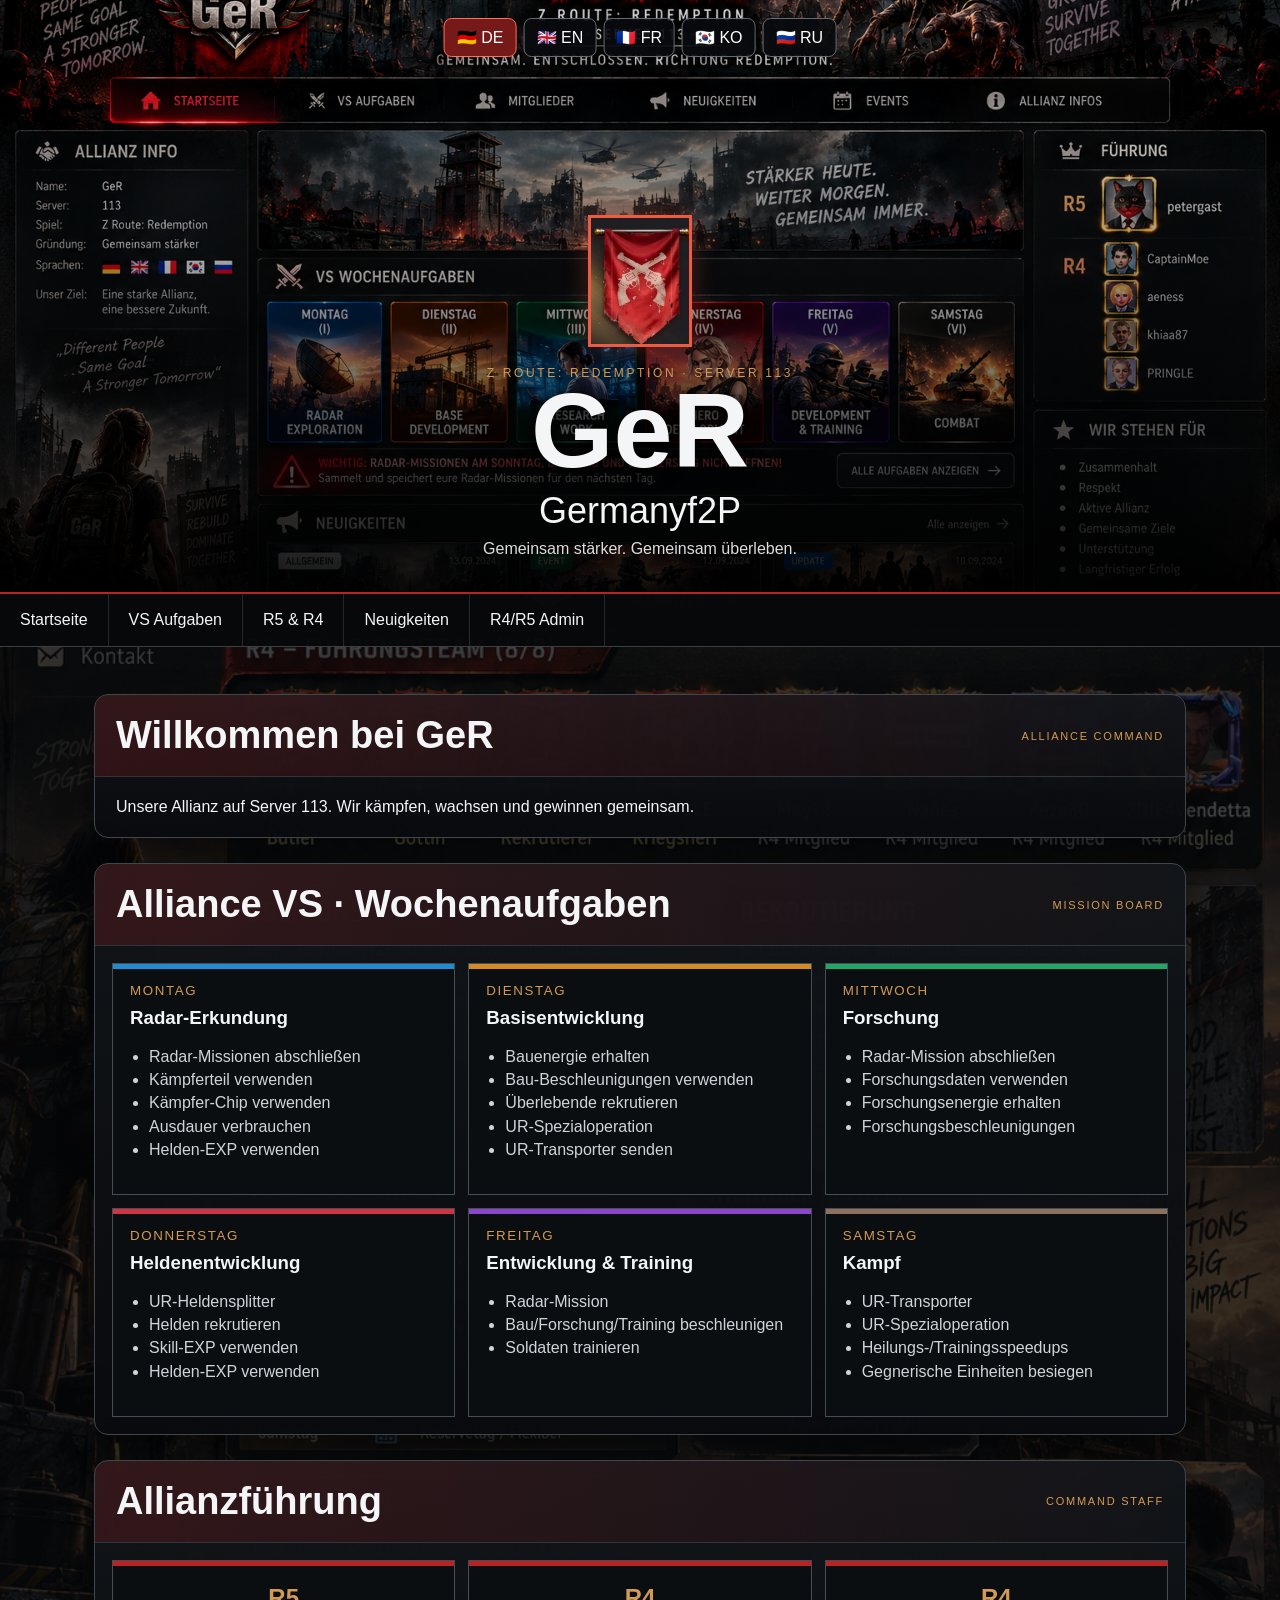
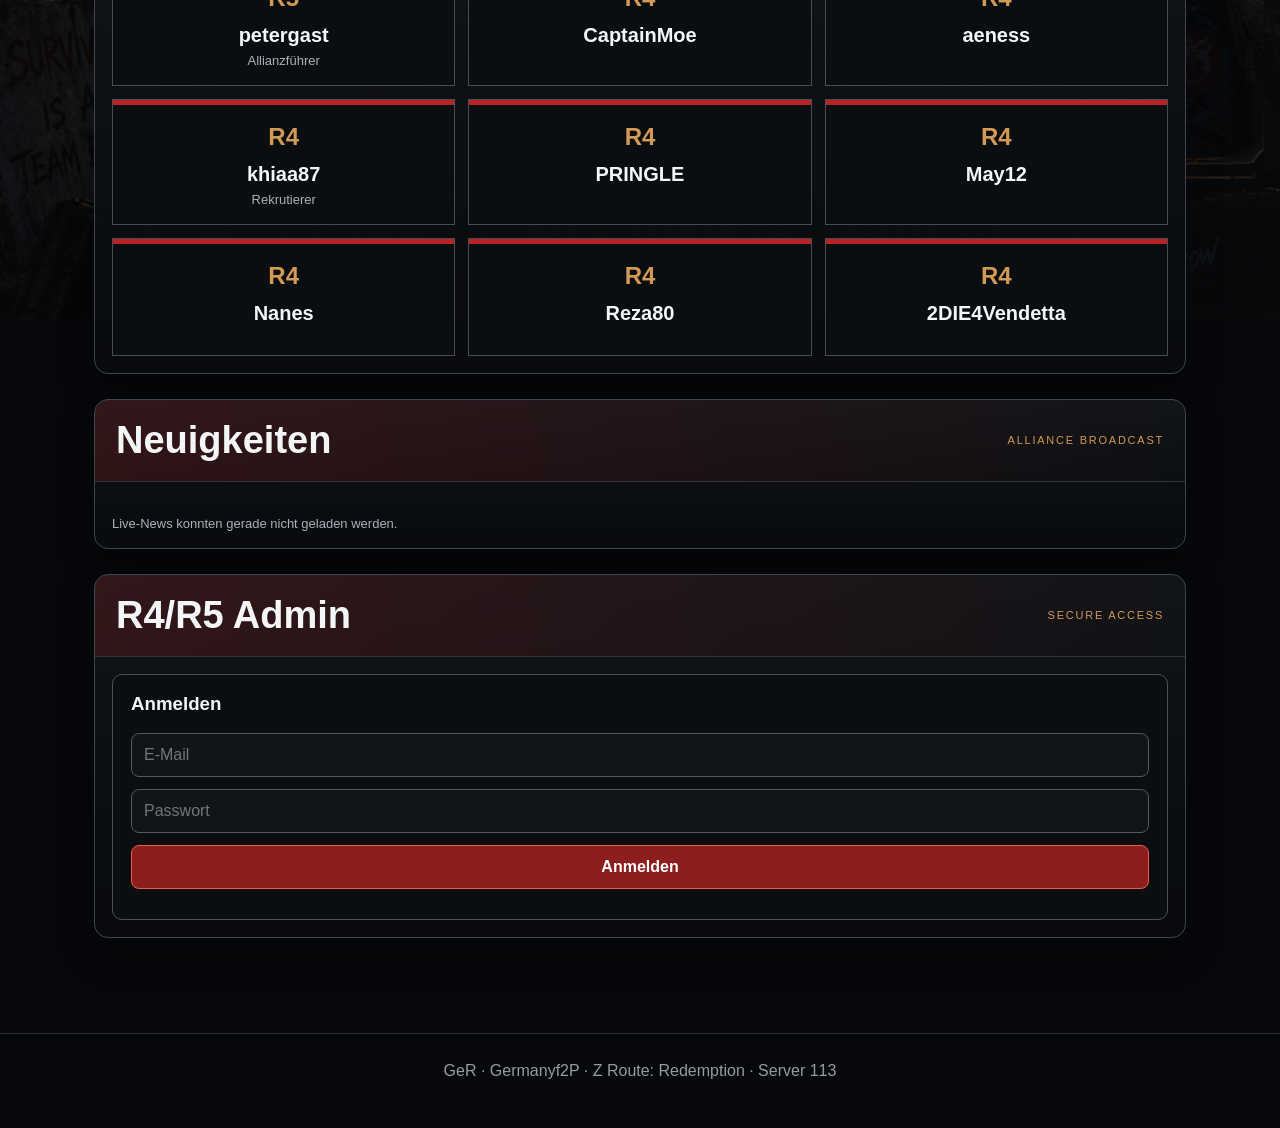
==== commit 7b6306a8: "Rename GeR-index-mit-News-Admin-1.html to index.html" ====
--- a/index.html
+++ b/index.html
@@ -1,54 +1,299 @@
-doctype html>
+<!doctype html>
 <html lang="de">
 <head>
-<meta charset="utf-8"><meta name="viewport" content="width=device-width,initial-scale=1">
+<meta charset="utf-8">
+<meta name="viewport" content="width=device-width,initial-scale=1">
 <title>GeR | Germanyf2P | Server 113</title>
 <style>
-:root{--bg:#090b0e;--panel:rgba(16,19,23,.92);--red:#b32020;--red2:#e64a32;--gold:#d69a53;--text:#f1f2f3;--muted:#aeb5bc}
-*{box-sizing:border-box}html{scroll-behavior:smooth}body{margin:0;color:var(--text);font-family:Arial,Helvetica,sans-serif;background:linear-gradient(rgba(4,6,8,.68),rgba(4,6,8,.92)),url('ger-background.png') center top/cover fixed no-repeat,#080a0d}a{color:inherit;text-decoration:none}
-.top{min-height:72vh;display:flex;flex-direction:column;justify-content:flex-end;border-bottom:2px solid var(--red);position:relative;overflow:hidden;background:linear-gradient(to bottom,rgba(0,0,0,.12),rgba(0,0,0,.42) 45%,rgba(0,0,0,.9)),url('design-reference.png') center/cover no-repeat}
-.languagebar{position:absolute;top:18px;left:50%;transform:translateX(-50%);z-index:3;display:flex;gap:8px;flex-wrap:wrap;justify-content:center;width:min(96%,920px)}
-.lang{border:1px solid #6a6f75;background:rgba(9,11,14,.86);color:#fff;padding:10px 14px;border-radius:8px;font-size:15px}.lang.active{border-color:#ff6a54;background:rgba(144,16,16,.9)}
-.heroContent{position:relative;z-index:2;padding:120px 20px 34px;text-align:center}.crest{width:120px;height:150px;object-fit:cover;border:3px solid var(--red2);box-shadow:0 0 22px rgba(230,74,50,.28)}
-.kicker{letter-spacing:.28em;color:var(--gold);text-transform:uppercase;font-size:13px;margin:16px 0 6px}h1{font-size:clamp(54px,11vw,108px);margin:0;line-height:.9;text-shadow:0 3px 12px #000}.sub{font-size:clamp(20px,4.5vw,35px);margin:10px 0 0}.tagline{font-size:16px;color:#ddd;margin-top:8px}
-nav{position:sticky;top:0;z-index:9;display:flex;overflow-x:auto;background:rgba(6,8,10,.96);border-bottom:1px solid #444;box-shadow:0 4px 16px rgba(0,0,0,.35)}nav a{padding:18px 22px;white-space:nowrap;border-right:1px solid #24282d;font-size:17px}
-main{max-width:1120px;margin:auto;padding:24px 16px 70px}.section{margin:26px 0;background:linear-gradient(180deg,rgba(17,20,24,.95),rgba(8,10,12,.95));border:1px solid #3f454c;border-radius:14px;box-shadow:0 14px 35px rgba(0,0,0,.3);overflow:hidden}.sectionHead{display:flex;align-items:center;justify-content:space-between;padding:20px 22px;border-bottom:1px solid #31363b;background:linear-gradient(90deg,rgba(179,32,32,.18),transparent)}.sectionHead h2{margin:0;font-size:clamp(26px,5vw,38px)}.sectionHead span{color:var(--gold);font-size:12px;letter-spacing:.18em;text-transform:uppercase}.welcome{padding:24px}.welcome p{font-size:19px;line-height:1.55;color:#d8dce0;max-width:800px;margin:0}
-.days{display:grid;grid-template-columns:repeat(3,1fr);gap:14px;padding:18px}.day{min-height:170px;border:1px solid #4d5258;padding:18px;background:rgba(7,9,12,.85);position:relative;overflow:hidden}.day:before{content:"";position:absolute;inset:0 0 auto;height:5px;background:var(--accent,#b32020)}.day h3{margin:8px 0 6px;font-size:22px}.day small{color:var(--gold);text-transform:uppercase;letter-spacing:.12em}.day ul{padding-left:18px;margin:12px 0 0;color:#d4d7db;line-height:1.45}.monday{--accent:#1989d8}.tuesday{--accent:#d88722}.wednesday{--accent:#13a35d}.thursday{--accent:#cc2538}.friday{--accent:#8b39d1}.saturday{--accent:#8a6b55}.vsOriginal{display:block;margin:0 18px 20px;padding:14px 18px;border:1px solid #6c5d50;background:#17191d;border-radius:8px;width:max-content;max-width:calc(100% - 36px)}
-.leaders{display:grid;grid-template-columns:repeat(3,1fr);gap:14px;padding:18px}.leader{border:1px solid #4a4f56;background:linear-gradient(180deg,#171a1f,#0b0d10);padding:18px;text-align:center;min-height:132px}.rank{color:var(--gold);font-weight:bold;font-size:26px;margin-bottom:10px}.leader.r5{border-color:#8f6236}.leader.r5:before{content:"ALLIANCE LEADER";display:block;color:#b88b57;font-size:10px;letter-spacing:.18em;margin-bottom:8px}.leader b{font-size:20px}.leader .role{color:#9fa7af;font-size:13px;margin-top:6px}
-.newsList{padding:18px;display:grid;gap:14px}.newsItem{border-left:4px solid var(--red2);background:#0b0d10;border-top:1px solid #3c4147;border-right:1px solid #3c4147;border-bottom:1px solid #3c4147;padding:18px}.newsItem time{color:#9fa7af;font-size:13px}.newsItem h3{margin:8px 0;font-size:23px}.newsItem p{margin:0;color:#d6dade;line-height:1.5}.newsItem small{display:block;margin-top:10px;color:var(--gold)}.status{padding:0 18px 18px;color:#9fa7af;font-size:13px}footer{text-align:center;color:#9299a1;padding:30px 18px 50px;border-top:1px solid #2f3338}
-@media(max-width:800px){.days,.leaders{grid-template-columns:1fr 1fr}.top{min-height:64vh}}@media(max-width:560px){.days,.leaders{grid-template-columns:1fr}.heroContent{padding-top:135px}.crest{width:95px;height:120px}nav a{padding:15px 18px}.section{border-radius:10px}}
+:root{
+  --bg:#080a0d;--panel:rgba(16,19,23,.94);--line:#424850;--red:#b92323;
+  --red2:#ed5b42;--gold:#d29a55;--text:#f4f5f6;--muted:#aab1b9;--green:#73c982
+}
+*{box-sizing:border-box}
+html{scroll-behavior:smooth}
+body{
+  margin:0;color:var(--text);font-family:Arial,Helvetica,sans-serif;
+  background:
+    linear-gradient(rgba(5,7,9,.68),rgba(5,7,9,.92)),
+    url("ger-background.png") center top/cover fixed no-repeat,#080a0d;
+}
+a{color:inherit;text-decoration:none}
+button,input,textarea,select{font:inherit}
+.hero{
+  min-height:66vh;display:flex;align-items:flex-end;justify-content:center;text-align:center;
+  border-bottom:2px solid var(--red);
+  background:
+    linear-gradient(to bottom,rgba(0,0,0,.12),rgba(0,0,0,.35) 45%,rgba(0,0,0,.92)),
+    url("design-reference.png") center/cover no-repeat;
+}
+.hero-inner{padding:110px 18px 34px}
+.crest{width:104px;height:132px;object-fit:cover;border:3px solid var(--red2);box-shadow:0 0 24px rgba(237,91,66,.3)}
+.kicker{margin-top:15px;color:var(--gold);letter-spacing:.22em;text-transform:uppercase;font-size:12px}
+h1{margin:2px 0 0;font-size:clamp(58px,12vw,106px);line-height:.92;text-shadow:0 4px 18px #000}
+.sub{font-size:clamp(20px,5vw,36px);margin-top:10px}
+.tag{margin-top:8px;color:#ddd}
+.langs{position:absolute;top:18px;left:50%;transform:translateX(-50%);display:flex;gap:7px;flex-wrap:wrap;justify-content:center;width:96%;z-index:5}
+.lang{border:1px solid #646b73;background:rgba(9,11,14,.9);color:#fff;padding:9px 12px;border-radius:8px;cursor:pointer}
+.lang.active{border-color:#ff705b;background:#761919}
+nav{position:sticky;top:0;z-index:10;display:flex;overflow-x:auto;background:rgba(7,9,11,.97);border-bottom:1px solid #3a3f45}
+nav a{padding:17px 20px;white-space:nowrap;border-right:1px solid #24282d}
+main{max-width:1120px;margin:auto;padding:22px 14px 70px}
+.section{margin:25px 0;border:1px solid #40464d;border-radius:14px;overflow:hidden;background:linear-gradient(180deg,rgba(18,21,25,.96),rgba(8,10,13,.96));box-shadow:0 14px 36px rgba(0,0,0,.28)}
+.section-head{padding:19px 21px;border-bottom:1px solid #30363b;background:linear-gradient(90deg,rgba(185,35,35,.2),transparent);display:flex;justify-content:space-between;align-items:center;gap:12px}
+.section-head h2{margin:0;font-size:clamp(26px,5vw,38px)}
+.section-head span{color:var(--gold);font-size:11px;letter-spacing:.16em;text-transform:uppercase}
+.pad{padding:21px}
+.days,.leaders{display:grid;grid-template-columns:repeat(3,1fr);gap:13px;padding:17px}
+.card{border:1px solid #474d54;background:#0b0e11;padding:17px;min-height:150px;position:relative}
+.card:before{content:"";position:absolute;left:0;right:0;top:0;height:5px;background:var(--accent,#b92323)}
+.card h3{margin:8px 0 5px}.card small{color:var(--gold);text-transform:uppercase;letter-spacing:.12em}
+.card ul{padding-left:19px;color:#d0d4d8;line-height:1.45}
+.mon{--accent:#238cd1}.tue{--accent:#d38b27}.wed{--accent:#22a566}.thu{--accent:#ce3444}.fri{--accent:#8a45c9}.sat{--accent:#8c725e}
+.leader{text-align:center;min-height:118px}.rank{font-size:24px;font-weight:bold;color:var(--gold);margin:6px 0 12px}.leader b{font-size:20px}.role{margin-top:6px;color:var(--muted);font-size:13px}
+.news-list{display:grid;gap:13px;padding:17px}
+.news-item{border-left:4px solid var(--red2);border-top:1px solid #3e444a;border-right:1px solid #3e444a;border-bottom:1px solid #3e444a;background:#0b0e11;padding:17px}
+.news-item h3{margin:7px 0}.news-item p{margin:0;color:#d9dde1;line-height:1.48}.news-item time{font-size:13px;color:var(--muted)}.news-item small{display:block;margin-top:9px;color:var(--gold)}
+.status{padding:0 17px 17px;color:var(--muted);font-size:13px}
+.admin-wrap{padding:17px;display:grid;gap:16px}
+.admin-box{border:1px solid #4a5159;background:#0b0e11;padding:18px;border-radius:10px}
+.admin-box h3{margin-top:0}
+.form-grid{display:grid;gap:12px}
+input,textarea,select{
+  width:100%;border:1px solid #515860;background:#11151a;color:#fff;padding:12px;border-radius:8px
+}
+textarea{min-height:130px;resize:vertical}
+.primary{border:1px solid #e1614b;background:#8e1e1e;color:#fff;padding:12px 16px;border-radius:8px;cursor:pointer;font-weight:bold}
+.secondary{border:1px solid #5c646d;background:#171b20;color:#fff;padding:10px 14px;border-radius:8px;cursor:pointer}
+.hidden{display:none!important}
+.ok{color:var(--green)}.err{color:#ff8b7a}
+footer{text-align:center;color:#949ca4;padding:28px 16px 48px;border-top:1px solid #2d3237}
+@media(max-width:800px){.days,.leaders{grid-template-columns:1fr 1fr}}
+@media(max-width:560px){.days,.leaders{grid-template-columns:1fr}.section{border-radius:10px}.hero{min-height:58vh}.hero-inner{padding-top:125px}}
 </style>
 </head>
 <body>
-<header class="top" id="home">
-<div class="languagebar" id="langs"><button class="lang active" data-lang="de">🇩🇪 DE</button><button class="lang" data-lang="en">🇬🇧 EN</button><button class="lang" data-lang="fr">🇫🇷 FR</button><button class="lang" data-lang="ko">🇰🇷 KO</button><button class="lang" data-lang="ru">🇷🇺 RU</button></div>
-<div class="heroContent"><img class="crest" src="ger-wappen.jpg" alt="GeR Wappen"><div class="kicker">Z Route: Redemption · Server 113</div><h1>GeR</h1><div class="sub">Germanyf2P</div><div class="tagline" data-i18n="tagline">Gemeinsam stärker. Gemeinsam überleben.</div></div>
+<div class="langs">
+  <button class="lang active" data-lang="de">🇩🇪 DE</button>
+  <button class="lang" data-lang="en">🇬🇧 EN</button>
+  <button class="lang" data-lang="fr">🇫🇷 FR</button>
+  <button class="lang" data-lang="ko">🇰🇷 KO</button>
+  <button class="lang" data-lang="ru">🇷🇺 RU</button>
+</div>
+
+<header class="hero" id="home">
+  <div class="hero-inner">
+    <img class="crest" src="ger-wappen.jpg" alt="GeR Wappen">
+    <div class="kicker">Z Route: Redemption · Server 113</div>
+    <h1>GeR</h1>
+    <div class="sub">Germanyf2P</div>
+    <div class="tag" data-i18n="tagline">Gemeinsam stärker. Gemeinsam überleben.</div>
+  </div>
 </header>
-<nav><a href="#home" data-i18n="home">Startseite</a><a href="#vs" data-i18n="vs">VS Aufgaben</a><a href="#leaders" data-i18n="leaders">R5 & R4</a><a href="#news" data-i18n="news">Neuigkeiten</a></nav>
+
+<nav>
+  <a href="#home" data-i18n="home">Startseite</a>
+  <a href="#vs" data-i18n="vs">VS Aufgaben</a>
+  <a href="#leaders" data-i18n="leaders">R5 & R4</a>
+  <a href="#news" data-i18n="news">Neuigkeiten</a>
+  <a href="#admin" data-i18n="admin">R4/R5 Admin</a>
+</nav>
+
 <main>
-<section class="section"><div class="sectionHead"><h2 data-i18n="welcomeTitle">Willkommen bei GeR</h2><span>Alliance Command</span></div><div class="welcome"><p data-i18n="welcomeText">Unsere Allianz auf Server 113. Wir kämpfen, wachsen und gewinnen gemeinsam. Hier findest du die VS-Wochenaufgaben, unsere Führung und aktuelle Allianz-Meldungen.</p></div></section>
-<section class="section" id="vs"><div class="sectionHead"><h2 data-i18n="vsTitle">Alliance VS · Wochenaufgaben</h2><span>Weekly Mission Board</span></div><div class="days">
-<article class="day monday"><small data-i18n="monday">Montag</small><h3>Radar-Erkundung</h3><ul><li>Radar-Missionen abschließen</li><li>Kämpferteil verwenden</li><li>Kämpfer-Chip verwenden</li><li>Ausdauer verbrauchen</li><li>Helden-EXP verwenden</li><li>Radar-Ressourcen sammeln</li></ul></article>
-<article class="day tuesday"><small data-i18n="tuesday">Dienstag</small><h3>Basisentwicklung</h3><ul><li>Bauenergie erhalten</li><li>Bau-Beschleunigungen verwenden</li><li>Überlebende rekrutieren</li><li>UR-Spezialoperation</li><li>UR-Transporter senden</li></ul></article>
-<article class="day wednesday"><small data-i18n="wednesday">Mittwoch</small><h3>Forschung</h3><ul><li>Radar-Mission abschließen</li><li>Forschungsdaten verwenden</li><li>Forschungsenergie erhalten</li><li>Forschungsbeschleunigungen</li><li>Kämpfer-Komponententruhen öffnen</li></ul></article>
-<article class="day thursday"><small data-i18n="thursday">Donnerstag</small><h3>Heldenentwicklung</h3><ul><li>UR-Heldensplitter verwenden</li><li>Helden rekrutieren</li><li>Skill-EXP verwenden</li><li>Helden-EXP verwenden</li><li>SSR/SR-Splitter verwenden</li></ul></article>
-<article class="day friday"><small data-i18n="friday">Freitag</small><h3>Entwicklung & Training</h3><ul><li>Radar-Mission abschließen</li><li>Bau/Forschung/Training beschleunigen</li><li>T1/T2/T5/T7 Soldaten trainieren</li><li>Entwicklungsaufgaben abschließen</li></ul></article>
-<article class="day saturday"><small data-i18n="saturday">Samstag</small><h3>Kampf</h3><ul><li>UR-Transporter senden</li><li>UR-Spezialoperation</li><li>Heilungs- und Trainingsspeedups</li><li>Gegnerische Einheiten besiegen</li><li>Kampfpunkte sammeln</li></ul></article>
-</div><a class="vsOriginal" href="vs-plan.png" target="_blank" rel="noopener" data-i18n="original">Originalen VS-Plan öffnen</a></section>
-<section class="section" id="leaders"><div class="sectionHead"><h2 data-i18n="leadersTitle">Allianzführung</h2><span>Command Staff</span></div><div class="leaders">
-<article class="leader r5"><div class="rank">R5</div><b>petergast</b><div class="role" data-i18n="allianceLeader">Allianzführer</div></article>
-<article class="leader"><div class="rank">R4</div><b>CaptainMoe</b></article><article class="leader"><div class="rank">R4</div><b>aeness</b></article><article class="leader"><div class="rank">R4</div><b>khiaa87</b></article><article class="leader"><div class="rank">R4</div><b>PRINGLE</b></article><article class="leader"><div class="rank">R4</div><b>May12</b></article><article class="leader"><div class="rank">R4</div><b>Nanes</b></article><article class="leader"><div class="rank">R4</div><b>Reza80</b></article><article class="leader"><div class="rank">R4</div><b>2DIE4Vendetta</b></article>
-</div></section>
-<section class="section" id="news"><div class="sectionHead"><h2 data-i18n="newsTitle">Neuigkeiten</h2><span>Alliance Broadcast</span></div><div class="newsList" id="newsList"><article class="newsItem"><time>13.09.2026</time><h3>GeR Website startet</h3><p>Hier erscheinen künftig wichtige Allianz-Ankündigungen.</p></article></div><div class="status" id="newsStatus">Lade Neuigkeiten…</div></section>
-</main><footer>GeR · Germanyf2P · Z Route: Redemption · Server 113</footer>
+<section class="section">
+  <div class="section-head"><h2 data-i18n="welcomeTitle">Willkommen bei GeR</h2><span>Alliance Command</span></div>
+  <div class="pad" data-i18n="welcomeText">Unsere Allianz auf Server 113. Wir kämpfen, wachsen und gewinnen gemeinsam.</div>
+</section>
+
+<section class="section" id="vs">
+  <div class="section-head"><h2 data-i18n="vsTitle">Alliance VS · Wochenaufgaben</h2><span>Mission Board</span></div>
+  <div class="days">
+    <article class="card mon"><small data-i18n="monday">Montag</small><h3>Radar-Erkundung</h3><ul><li>Radar-Missionen abschließen</li><li>Kämpferteil verwenden</li><li>Kämpfer-Chip verwenden</li><li>Ausdauer verbrauchen</li><li>Helden-EXP verwenden</li></ul></article>
+    <article class="card tue"><small data-i18n="tuesday">Dienstag</small><h3>Basisentwicklung</h3><ul><li>Bauenergie erhalten</li><li>Bau-Beschleunigungen verwenden</li><li>Überlebende rekrutieren</li><li>UR-Spezialoperation</li><li>UR-Transporter senden</li></ul></article>
+    <article class="card wed"><small data-i18n="wednesday">Mittwoch</small><h3>Forschung</h3><ul><li>Radar-Mission abschließen</li><li>Forschungsdaten verwenden</li><li>Forschungsenergie erhalten</li><li>Forschungsbeschleunigungen</li></ul></article>
+    <article class="card thu"><small data-i18n="thursday">Donnerstag</small><h3>Heldenentwicklung</h3><ul><li>UR-Heldensplitter</li><li>Helden rekrutieren</li><li>Skill-EXP verwenden</li><li>Helden-EXP verwenden</li></ul></article>
+    <article class="card fri"><small data-i18n="friday">Freitag</small><h3>Entwicklung & Training</h3><ul><li>Radar-Mission</li><li>Bau/Forschung/Training beschleunigen</li><li>Soldaten trainieren</li></ul></article>
+    <article class="card sat"><small data-i18n="saturday">Samstag</small><h3>Kampf</h3><ul><li>UR-Transporter</li><li>UR-Spezialoperation</li><li>Heilungs-/Trainingsspeedups</li><li>Gegnerische Einheiten besiegen</li></ul></article>
+  </div>
+</section>
+
+<section class="section" id="leaders">
+  <div class="section-head"><h2 data-i18n="leadersTitle">Allianzführung</h2><span>Command Staff</span></div>
+  <div class="leaders">
+    <article class="card leader"><div class="rank">R5</div><b>petergast</b><div class="role" data-i18n="allianceLeader">Allianzführer</div></article>
+    <article class="card leader"><div class="rank">R4</div><b>CaptainMoe</b></article>
+    <article class="card leader"><div class="rank">R4</div><b>aeness</b></article>
+    <article class="card leader"><div class="rank">R4</div><b>khiaa87</b><div class="role">Rekrutierer</div></article>
+    <article class="card leader"><div class="rank">R4</div><b>PRINGLE</b></article>
+    <article class="card leader"><div class="rank">R4</div><b>May12</b></article>
+    <article class="card leader"><div class="rank">R4</div><b>Nanes</b></article>
+    <article class="card leader"><div class="rank">R4</div><b>Reza80</b></article>
+    <article class="card leader"><div class="rank">R4</div><b>2DIE4Vendetta</b></article>
+  </div>
+</section>
+
+<section class="section" id="news">
+  <div class="section-head"><h2 data-i18n="newsTitle">Neuigkeiten</h2><span>Alliance Broadcast</span></div>
+  <div class="news-list" id="newsList"></div>
+  <div class="status" id="newsStatus">Lade Neuigkeiten…</div>
+</section>
+
+<section class="section" id="admin">
+  <div class="section-head"><h2 data-i18n="adminTitle">R4/R5 Admin</h2><span>Secure Access</span></div>
+  <div class="admin-wrap">
+    <div class="admin-box" id="loginBox">
+      <h3 data-i18n="loginTitle">Anmelden</h3>
+      <div class="form-grid">
+        <input id="email" type="email" autocomplete="username" placeholder="E-Mail">
+        <input id="password" type="password" autocomplete="current-password" placeholder="Passwort">
+        <button class="primary" id="loginBtn" data-i18n="loginBtn">Anmelden</button>
+        <div id="loginMsg"></div>
+      </div>
+    </div>
+
+    <div class="admin-box hidden" id="postBox">
+      <h3 data-i18n="postTitle">Neuigkeit veröffentlichen</h3>
+      <div class="form-grid">
+        <input id="title" maxlength="120" placeholder="Titel">
+        <textarea id="content" maxlength="3000" placeholder="Nachricht"></textarea>
+        <select id="language">
+          <option value="de">Deutsch</option>
+          <option value="en">English</option>
+          <option value="fr">Français</option>
+          <option value="ko">한국어</option>
+          <option value="ru">Русский</option>
+        </select>
+        <input id="author" maxlength="60" placeholder="Autor, z. B. khiaa87">
+        <button class="primary" id="publishBtn" data-i18n="publishBtn">Veröffentlichen</button>
+        <button class="secondary" id="logoutBtn" data-i18n="logoutBtn">Abmelden</button>
+        <div id="postMsg"></div>
+      </div>
+    </div>
+  </div>
+</section>
+</main>
+
+<footer>GeR · Germanyf2P · Z Route: Redemption · Server 113</footer>
+
 <script>
 const SUPABASE_URL='https://chlpajoeecphzepukkyg.supabase.co';
 const SUPABASE_KEY='sb_publishable__HcqTzJK8T8bc9CFIHzpgQ_ABQfFSfQ';
-const translations={de:{home:'Startseite',vs:'VS Aufgaben',leaders:'R5 & R4',news:'Neuigkeiten',tagline:'Gemeinsam stärker. Gemeinsam überleben.',welcomeTitle:'Willkommen bei GeR',welcomeText:'Unsere Allianz auf Server 113. Wir kämpfen, wachsen und gewinnen gemeinsam. Hier findest du die VS-Wochenaufgaben, unsere Führung und aktuelle Allianz-Meldungen.',vsTitle:'Alliance VS · Wochenaufgaben',leadersTitle:'Allianzführung',allianceLeader:'Allianzführer',newsTitle:'Neuigkeiten',original:'Originalen VS-Plan öffnen',monday:'Montag',tuesday:'Dienstag',wednesday:'Mittwoch',thursday:'Donnerstag',friday:'Freitag',saturday:'Samstag'},en:{home:'Home',vs:'VS Tasks',leaders:'R5 & R4',news:'News',tagline:'Stronger together. Survive together.',welcomeTitle:'Welcome to GeR',welcomeText:'Our alliance on Server 113. We fight, grow and win together.',vsTitle:'Alliance VS · Weekly Tasks',leadersTitle:'Alliance Leadership',allianceLeader:'Alliance Leader',newsTitle:'News',original:'Open original VS plan',monday:'Monday',tuesday:'Tuesday',wednesday:'Wednesday',thursday:'Thursday',friday:'Friday',saturday:'Saturday'},fr:{home:'Accueil',vs:'Tâches VS',leaders:'R5 & R4',news:'Actualités',tagline:'Plus forts ensemble. Survivre ensemble.',welcomeTitle:'Bienvenue chez GeR',welcomeText:'Notre alliance sur le serveur 113. Nous combattons, progressons et gagnons ensemble.',vsTitle:'Alliance VS · Tâches hebdomadaires',leadersTitle:'Direction de l’alliance',allianceLeader:'Chef d’alliance',newsTitle:'Actualités',original:'Ouvrir le plan VS original',monday:'Lundi',tuesday:'Mardi',wednesday:'Mercredi',thursday:'Jeudi',friday:'Vendredi',saturday:'Samedi'},ko:{home:'홈',vs:'VS 임무',leaders:'R5 & R4',news:'소식',tagline:'함께 더 강하게. 함께 생존합니다.',welcomeTitle:'GeR에 오신 것을 환영합니다',welcomeText:'서버 113의 GeR 연맹입니다. 함께 싸우고 성장하며 승리합니다.',vsTitle:'Alliance VS · 주간 임무',leadersTitle:'연맹 지휘부',allianceLeader:'연맹장',newsTitle:'소식',original:'원본 VS 계획 열기',monday:'월요일',tuesday:'화요일',wednesday:'수요일',thursday:'목요일',friday:'금요일',saturday:'토요일'},ru:{home:'Главная',vs:'Задания VS',leaders:'R5 и R4',news:'Новости',tagline:'Вместе сильнее. Выживаем вместе.',welcomeTitle:'Добро пожаловать в GeR',welcomeText:'Наш альянс на сервере 113. Мы сражаемся, растём и побеждаем вместе.',vsTitle:'Alliance VS · Задания недели',leadersTitle:'Руководство альянса',allianceLeader:'Лидер альянса',newsTitle:'Новости',original:'Открыть оригинальный план VS',monday:'Понедельник',tuesday:'Вторник',wednesday:'Среда',thursday:'Четверг',friday:'Пятница',saturday:'Суббота'}};
 let currentLang='de';
-function setLang(lang){currentLang=lang;document.documentElement.lang=lang;document.querySelectorAll('[data-i18n]').forEach(el=>{const k=el.dataset.i18n;if(translations[lang]&&translations[lang][k])el.textContent=translations[lang][k]});document.querySelectorAll('.lang').forEach(b=>b.classList.toggle('active',b.dataset.lang===lang));loadNews()}
-document.querySelectorAll('.lang').forEach(btn=>btn.addEventListener('click',()=>setLang(btn.dataset.lang)));
-async function loadNews(){const list=document.getElementById('newsList');const status=document.getElementById('newsStatus');try{const res=await fetch(SUPABASE_URL+'/rest/v1/news?select=*&order=created_at.desc',{headers:{apikey:SUPABASE_KEY,Authorization:'Bearer '+SUPABASE_KEY}});if(!res.ok)throw new Error('HTTP '+res.status);const rows=await res.json();list.querySelectorAll('[data-db-news="1"]').forEach(el=>el.remove());const filtered=rows.filter(r=>!r.language||r.language===currentLang||(currentLang!=='de'&&r.language==='de'));filtered.forEach(item=>{const a=document.createElement('article');a.className='newsItem';a.dataset.dbNews='1';const d=document.createElement('time');d.textContent=item.created_at?new Date(item.created_at).toLocaleDateString(currentLang==='de'?'de-DE':undefined):'';const h=document.createElement('h3');h.textContent=item.title||'';const p=document.createElement('p');p.textContent=item.content||'';a.append(d,h,p);if(item.author){const s=document.createElement('small');s.textContent=(currentLang==='de'?'Von ':'')+item.author;a.append(s)}list.prepend(a)});status.textContent=rows.length?'Live aus dem Allianz-Newsfeed':'Noch keine Live-News vorhanden'}catch(e){status.textContent='Live-News konnten gerade nicht geladen werden.';console.error(e)}}
+let accessToken=sessionStorage.getItem('ger_access_token')||'';
+
+const tr={
+de:{home:'Startseite',vs:'VS Aufgaben',leaders:'R5 & R4',news:'Neuigkeiten',admin:'R4/R5 Admin',tagline:'Gemeinsam stärker. Gemeinsam überleben.',welcomeTitle:'Willkommen bei GeR',welcomeText:'Unsere Allianz auf Server 113. Wir kämpfen, wachsen und gewinnen gemeinsam.',vsTitle:'Alliance VS · Wochenaufgaben',leadersTitle:'Allianzführung',allianceLeader:'Allianzführer',newsTitle:'Neuigkeiten',adminTitle:'R4/R5 Admin',loginTitle:'Anmelden',loginBtn:'Anmelden',postTitle:'Neuigkeit veröffentlichen',publishBtn:'Veröffentlichen',logoutBtn:'Abmelden',monday:'Montag',tuesday:'Dienstag',wednesday:'Mittwoch',thursday:'Donnerstag',friday:'Freitag',saturday:'Samstag'},
+en:{home:'Home',vs:'VS Tasks',leaders:'R5 & R4',news:'News',admin:'R4/R5 Admin',tagline:'Stronger together. Survive together.',welcomeTitle:'Welcome to GeR',welcomeText:'Our alliance on Server 113. We fight, grow and win together.',vsTitle:'Alliance VS · Weekly Tasks',leadersTitle:'Alliance Leadership',allianceLeader:'Alliance Leader',newsTitle:'News',adminTitle:'R4/R5 Admin',loginTitle:'Sign in',loginBtn:'Sign in',postTitle:'Publish news',publishBtn:'Publish',logoutBtn:'Sign out',monday:'Monday',tuesday:'Tuesday',wednesday:'Wednesday',thursday:'Thursday',friday:'Friday',saturday:'Saturday'},
+fr:{home:'Accueil',vs:'Tâches VS',leaders:'R5 & R4',news:'Actualités',admin:'Admin R4/R5',tagline:'Plus forts ensemble. Survivre ensemble.',welcomeTitle:'Bienvenue chez GeR',welcomeText:'Notre alliance sur le serveur 113. Nous combattons, progressons et gagnons ensemble.',vsTitle:'Alliance VS · Tâches hebdomadaires',leadersTitle:'Direction de l’alliance',allianceLeader:'Chef d’alliance',newsTitle:'Actualités',adminTitle:'Admin R4/R5',loginTitle:'Connexion',loginBtn:'Se connecter',postTitle:'Publier une actualité',publishBtn:'Publier',logoutBtn:'Se déconnecter',monday:'Lundi',tuesday:'Mardi',wednesday:'Mercredi',thursday:'Jeudi',friday:'Vendredi',saturday:'Samedi'},
+ko:{home:'홈',vs:'VS 임무',leaders:'R5 & R4',news:'소식',admin:'R4/R5 관리',tagline:'함께 더 강하게. 함께 생존합니다.',welcomeTitle:'GeR에 오신 것을 환영합니다',welcomeText:'서버 113의 GeR 연맹입니다. 함께 싸우고 성장하며 승리합니다.',vsTitle:'Alliance VS · 주간 임무',leadersTitle:'연맹 지휘부',allianceLeader:'연맹장',newsTitle:'소식',adminTitle:'R4/R5 관리',loginTitle:'로그인',loginBtn:'로그인',postTitle:'소식 게시',publishBtn:'게시',logoutBtn:'로그아웃',monday:'월요일',tuesday:'화요일',wednesday:'수요일',thursday:'목요일',friday:'금요일',saturday:'토요일'},
+ru:{home:'Главная',vs:'Задания VS',leaders:'R5 и R4',news:'Новости',admin:'Админ R4/R5',tagline:'Вместе сильнее. Выживаем вместе.',welcomeTitle:'Добро пожаловать в GeR',welcomeText:'Наш альянс на сервере 113. Мы сражаемся, растём и побеждаем вместе.',vsTitle:'Alliance VS · Задания недели',leadersTitle:'Руководство альянса',allianceLeader:'Лидер альянса',newsTitle:'Новости',adminTitle:'Админ R4/R5',loginTitle:'Вход',loginBtn:'Войти',postTitle:'Опубликовать новость',publishBtn:'Опубликовать',logoutBtn:'Выйти',monday:'Понедельник',tuesday:'Вторник',wednesday:'Среда',thursday:'Четверг',friday:'Пятница',saturday:'Суббота'}
+};
+
+function setLang(lang){
+ currentLang=lang;
+ document.querySelectorAll('[data-i18n]').forEach(el=>{
+   const k=el.dataset.i18n;
+   if(tr[lang]&&tr[lang][k]) el.textContent=tr[lang][k];
+ });
+ document.querySelectorAll('.lang').forEach(b=>b.classList.toggle('active',b.dataset.lang===lang));
+ loadNews();
+}
+document.querySelectorAll('.lang').forEach(b=>b.addEventListener('click',()=>setLang(b.dataset.lang)));
+
+async function loadNews(){
+ const list=document.getElementById('newsList');
+ const status=document.getElementById('newsStatus');
+ try{
+   const res=await fetch(SUPABASE_URL+'/rest/v1/news?select=*&order=created_at.desc',{
+     headers:{apikey:SUPABASE_KEY,Authorization:'Bearer '+SUPABASE_KEY}
+   });
+   if(!res.ok) throw new Error('HTTP '+res.status);
+   const rows=await res.json();
+   list.innerHTML='';
+   const show=rows.filter(r=>!r.language||r.language===currentLang||(currentLang!=='de'&&r.language==='de'));
+   show.forEach(item=>{
+     const a=document.createElement('article');a.className='news-item';
+     const d=document.createElement('time');d.textContent=item.created_at?new Date(item.created_at).toLocaleDateString():'';
+     const h=document.createElement('h3');h.textContent=item.title||'';
+     const p=document.createElement('p');p.textContent=item.content||'';
+     a.append(d,h,p);
+     if(item.author){const s=document.createElement('small');s.textContent=(currentLang==='de'?'Von ':'')+item.author;a.append(s);}
+     list.append(a);
+   });
+   status.textContent=show.length?'Live aus dem Allianz-Newsfeed':'Noch keine News in dieser Sprache';
+ }catch(e){
+   status.textContent='Live-News konnten gerade nicht geladen werden.';
+ }
+}
+
+function updateAdmin(){
+ document.getElementById('loginBox').classList.toggle('hidden',!!accessToken);
+ document.getElementById('postBox').classList.toggle('hidden',!accessToken);
+}
+
+async function login(){
+ const email=document.getElementById('email').value.trim();
+ const password=document.getElementById('password').value;
+ const msg=document.getElementById('loginMsg');
+ msg.textContent='Anmeldung läuft…';msg.className='';
+ try{
+   const res=await fetch(SUPABASE_URL+'/auth/v1/token?grant_type=password',{
+     method:'POST',
+     headers:{apikey:SUPABASE_KEY,'Content-Type':'application/json'},
+     body:JSON.stringify({email,password})
+   });
+   const data=await res.json();
+   if(!res.ok||!data.access_token) throw new Error(data.error_description||data.msg||'Login fehlgeschlagen');
+   accessToken=data.access_token;
+   sessionStorage.setItem('ger_access_token',accessToken);
+   msg.textContent='';
+   updateAdmin();
+ }catch(e){
+   msg.textContent='Login fehlgeschlagen. E-Mail oder Passwort prüfen.';
+   msg.className='err';
+ }
+}
+
+async function publishNews(){
+ const title=document.getElementById('title').value.trim();
+ const content=document.getElementById('content').value.trim();
+ const language=document.getElementById('language').value;
+ const author=document.getElementById('author').value.trim();
+ const msg=document.getElementById('postMsg');
+
+ if(!title||!content){msg.textContent='Bitte Titel und Nachricht ausfüllen.';msg.className='err';return;}
+ msg.textContent='Wird veröffentlicht…';msg.className='';
+ try{
+   const res=await fetch(SUPABASE_URL+'/rest/v1/news',{
+     method:'POST',
+     headers:{
+       apikey:SUPABASE_KEY,
+       Authorization:'Bearer '+accessToken,
+       'Content-Type':'application/json',
+       Prefer:'return=representation'
+     },
+     body:JSON.stringify({title,content,language,author})
+   });
+   if(res.status===401){accessToken='';sessionStorage.removeItem('ger_access_token');updateAdmin();throw new Error('Sitzung abgelaufen');}
+   if(!res.ok) throw new Error('HTTP '+res.status);
+   document.getElementById('title').value='';
+   document.getElementById('content').value='';
+   msg.textContent='Neuigkeit wurde veröffentlicht.';
+   msg.className='ok';
+   await loadNews();
+ }catch(e){
+   msg.textContent='Veröffentlichen fehlgeschlagen. Bitte erneut anmelden und versuchen.';
+   msg.className='err';
+ }
+}
+
+document.getElementById('loginBtn').addEventListener('click',login);
+document.getElementById('publishBtn').addEventListener('click',publishNews);
+document.getElementById('logoutBtn').addEventListener('click',()=>{
+ accessToken='';sessionStorage.removeItem('ger_access_token');updateAdmin();
+});
+
+updateAdmin();
 loadNews();
 </script>
-</body></html>
+</body>
+</html>
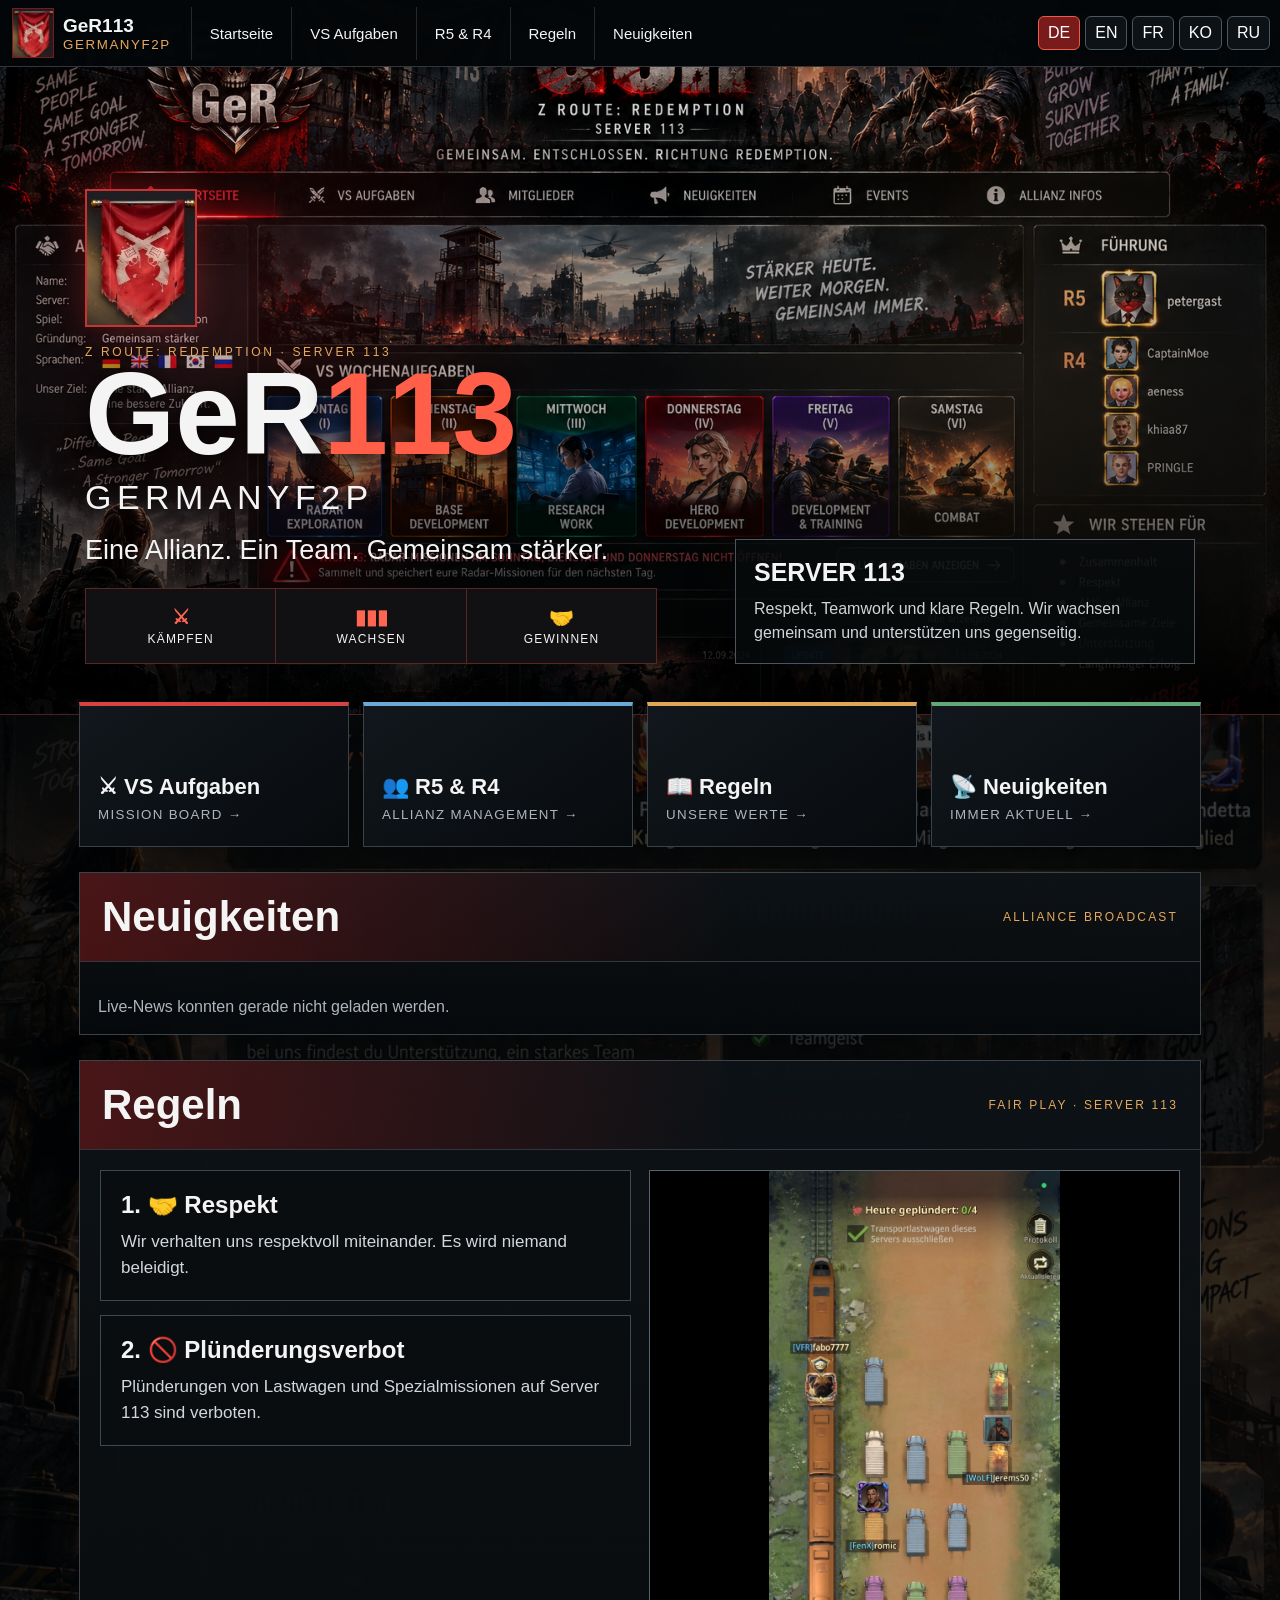
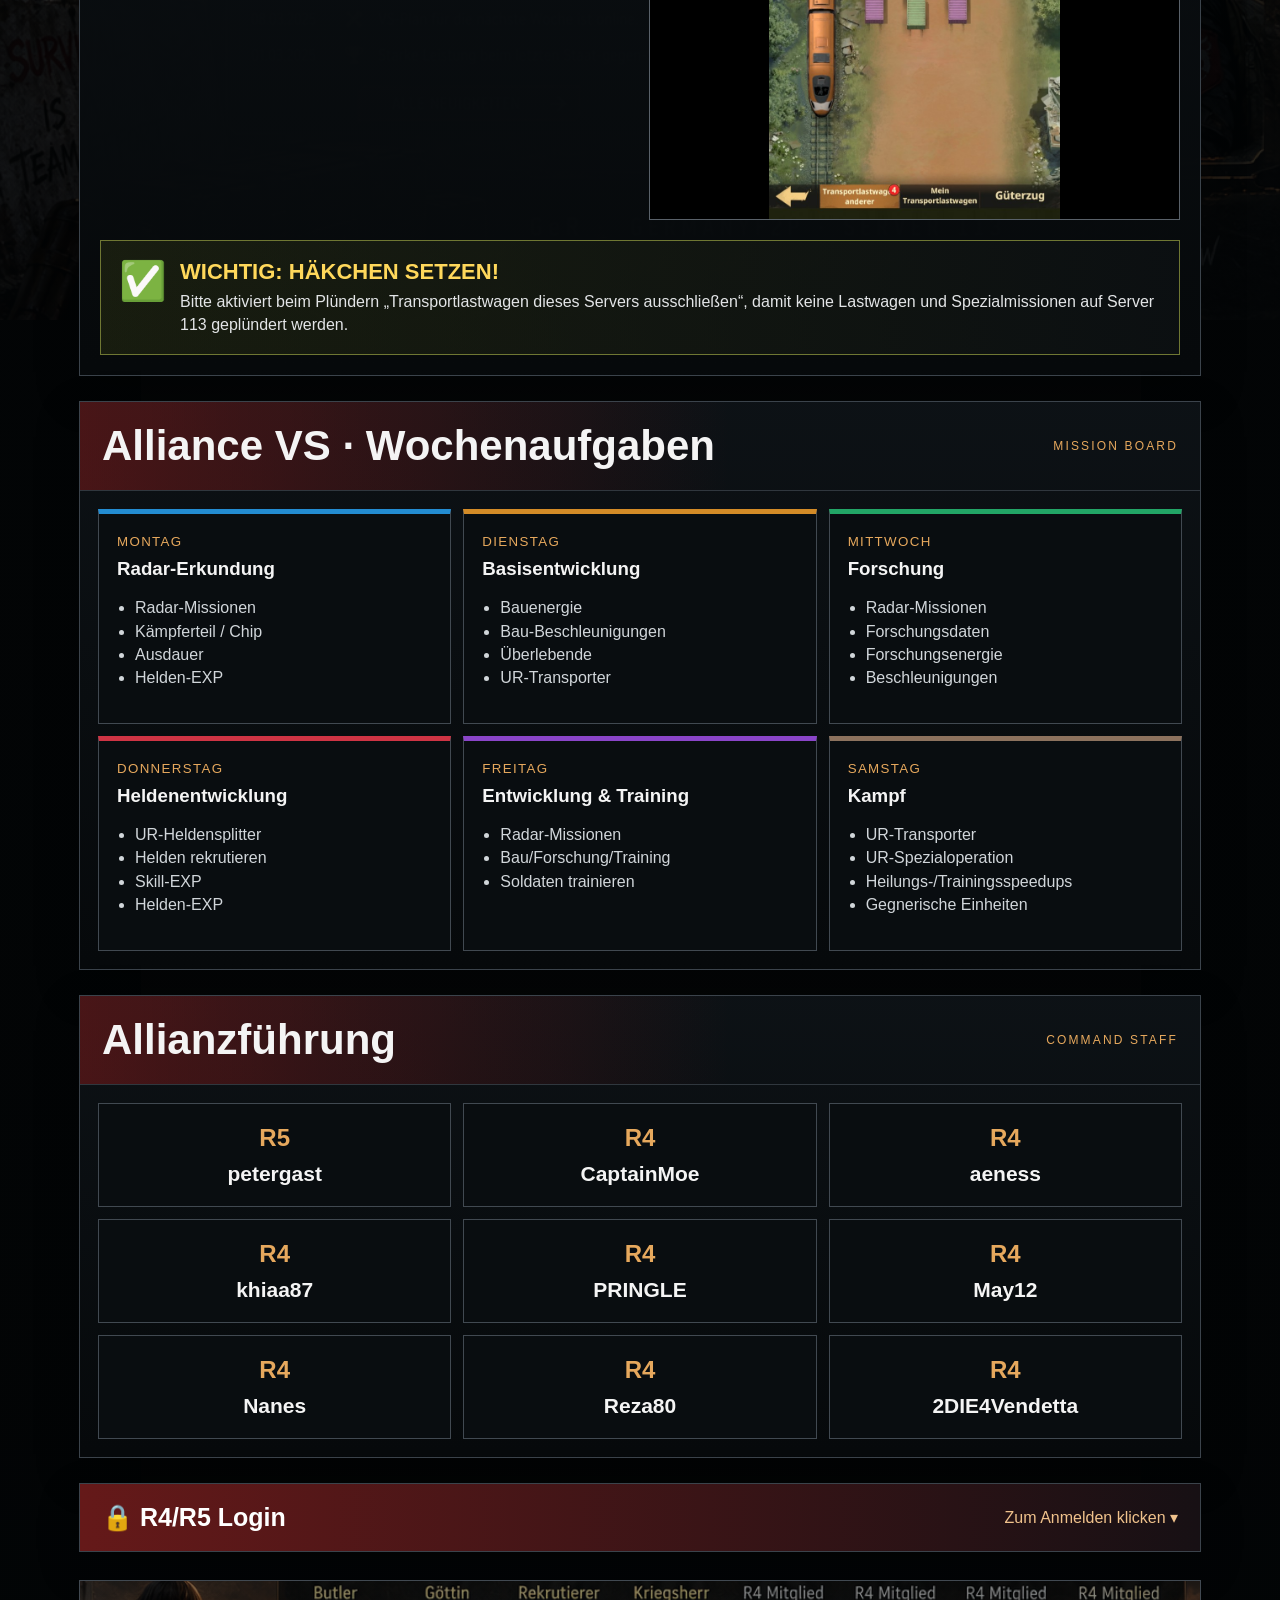
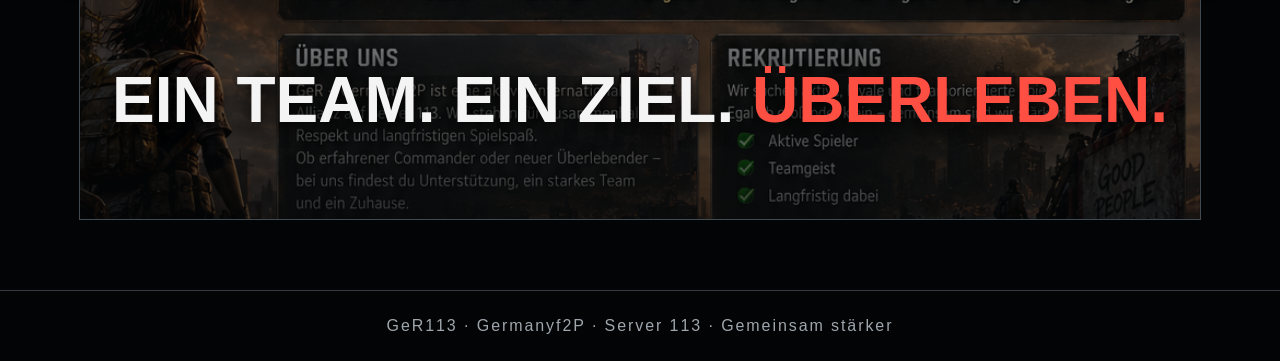
==== commit 81a675db: "Add files via upload" ====
--- a/index.html
+++ b/index.html
@@ -3,196 +3,274 @@
 <head>
 <meta charset="utf-8">
 <meta name="viewport" content="width=device-width,initial-scale=1">
-<title>GeR | Germanyf2P | Server 113</title>
+<title>GeR113 | Germanyf2P | Server 113</title>
 <style>
 :root{
-  --bg:#080a0d;--panel:rgba(16,19,23,.94);--line:#424850;--red:#b92323;
-  --red2:#ed5b42;--gold:#d29a55;--text:#f4f5f6;--muted:#aab1b9;--green:#73c982
+  --bg:#050708;--panel:#0b0f12;--panel2:#10151a;--line:#343c44;
+  --red:#d22b2b;--red2:#ff5e49;--gold:#e6a85d;--text:#f4f4f4;--muted:#aeb5bc;
 }
 *{box-sizing:border-box}
 html{scroll-behavior:smooth}
 body{
   margin:0;color:var(--text);font-family:Arial,Helvetica,sans-serif;
   background:
-    linear-gradient(rgba(5,7,9,.68),rgba(5,7,9,.92)),
-    url("ger-background.png") center top/cover fixed no-repeat,#080a0d;
-}
-a{color:inherit;text-decoration:none}
+    linear-gradient(rgba(2,4,5,.72),rgba(2,4,5,.94)),
+    url("ger-background.png") center top/cover fixed no-repeat,#050708;
+}
+a{text-decoration:none;color:inherit}
 button,input,textarea,select{font:inherit}
+.topbar{
+  position:sticky;top:0;z-index:50;
+  display:flex;align-items:center;gap:8px;
+  background:rgba(4,7,9,.96);border-bottom:1px solid #30363c;
+  overflow-x:auto;box-shadow:0 8px 28px rgba(0,0,0,.35)
+}
+.brand-mini{display:flex;align-items:center;gap:9px;padding:8px 12px;min-width:max-content}
+.brand-mini img{width:42px;height:50px;object-fit:cover;border:1px solid #7d1818}
+.brand-mini b{font-size:19px}.brand-mini small{display:block;color:var(--gold);letter-spacing:.12em}
+.nav{display:flex;min-width:max-content}
+.nav a{padding:18px 18px;border-left:1px solid #22282d;font-size:15px}
+.nav a:hover{background:#171d22}
+.langs{margin-left:auto;display:flex;gap:5px;padding:8px 10px;min-width:max-content}
+.lang{border:1px solid #4d555d;background:#0d1216;color:white;border-radius:6px;padding:7px 9px;cursor:pointer}
+.lang.active{background:#791b1b;border-color:#ef5b4a}
 .hero{
-  min-height:66vh;display:flex;align-items:flex-end;justify-content:center;text-align:center;
-  border-bottom:2px solid var(--red);
+  min-height:72vh;position:relative;display:flex;align-items:flex-end;
   background:
-    linear-gradient(to bottom,rgba(0,0,0,.12),rgba(0,0,0,.35) 45%,rgba(0,0,0,.92)),
+    linear-gradient(to bottom,rgba(0,0,0,.08),rgba(0,0,0,.28) 50%,rgba(0,0,0,.92)),
     url("design-reference.png") center/cover no-repeat;
-}
-.hero-inner{padding:110px 18px 34px}
-.crest{width:104px;height:132px;object-fit:cover;border:3px solid var(--red2);box-shadow:0 0 24px rgba(237,91,66,.3)}
-.kicker{margin-top:15px;color:var(--gold);letter-spacing:.22em;text-transform:uppercase;font-size:12px}
-h1{margin:2px 0 0;font-size:clamp(58px,12vw,106px);line-height:.92;text-shadow:0 4px 18px #000}
-.sub{font-size:clamp(20px,5vw,36px);margin-top:10px}
-.tag{margin-top:8px;color:#ddd}
-.langs{position:absolute;top:18px;left:50%;transform:translateX(-50%);display:flex;gap:7px;flex-wrap:wrap;justify-content:center;width:96%;z-index:5}
-.lang{border:1px solid #646b73;background:rgba(9,11,14,.9);color:#fff;padding:9px 12px;border-radius:8px;cursor:pointer}
-.lang.active{border-color:#ff705b;background:#761919}
-nav{position:sticky;top:0;z-index:10;display:flex;overflow-x:auto;background:rgba(7,9,11,.97);border-bottom:1px solid #3a3f45}
-nav a{padding:17px 20px;white-space:nowrap;border-right:1px solid #24282d}
-main{max-width:1120px;margin:auto;padding:22px 14px 70px}
-.section{margin:25px 0;border:1px solid #40464d;border-radius:14px;overflow:hidden;background:linear-gradient(180deg,rgba(18,21,25,.96),rgba(8,10,13,.96));box-shadow:0 14px 36px rgba(0,0,0,.28)}
-.section-head{padding:19px 21px;border-bottom:1px solid #30363b;background:linear-gradient(90deg,rgba(185,35,35,.2),transparent);display:flex;justify-content:space-between;align-items:center;gap:12px}
-.section-head h2{margin:0;font-size:clamp(26px,5vw,38px)}
-.section-head span{color:var(--gold);font-size:11px;letter-spacing:.16em;text-transform:uppercase}
-.pad{padding:21px}
-.days,.leaders{display:grid;grid-template-columns:repeat(3,1fr);gap:13px;padding:17px}
-.card{border:1px solid #474d54;background:#0b0e11;padding:17px;min-height:150px;position:relative}
-.card:before{content:"";position:absolute;left:0;right:0;top:0;height:5px;background:var(--accent,#b92323)}
-.card h3{margin:8px 0 5px}.card small{color:var(--gold);text-transform:uppercase;letter-spacing:.12em}
-.card ul{padding-left:19px;color:#d0d4d8;line-height:1.45}
-.mon{--accent:#238cd1}.tue{--accent:#d38b27}.wed{--accent:#22a566}.thu{--accent:#ce3444}.fri{--accent:#8a45c9}.sat{--accent:#8c725e}
-.leader{text-align:center;min-height:118px}.rank{font-size:24px;font-weight:bold;color:var(--gold);margin:6px 0 12px}.leader b{font-size:20px}.role{margin-top:6px;color:var(--muted);font-size:13px}
-.news-list{display:grid;gap:13px;padding:17px}
-.news-item{border-left:4px solid var(--red2);border-top:1px solid #3e444a;border-right:1px solid #3e444a;border-bottom:1px solid #3e444a;background:#0b0e11;padding:17px}
-.news-item h3{margin:7px 0}.news-item p{margin:0;color:#d9dde1;line-height:1.48}.news-item time{font-size:13px;color:var(--muted)}.news-item small{display:block;margin-top:9px;color:var(--gold)}
-.status{padding:0 17px 17px;color:var(--muted);font-size:13px}
-.admin-wrap{padding:17px;display:grid;gap:16px}
-.admin-box{border:1px solid #4a5159;background:#0b0e11;padding:18px;border-radius:10px}
-.admin-box h3{margin-top:0}
-.form-grid{display:grid;gap:12px}
-input,textarea,select{
-  width:100%;border:1px solid #515860;background:#11151a;color:#fff;padding:12px;border-radius:8px
-}
+  border-bottom:1px solid #4b2020;
+}
+.hero:after{
+  content:"";position:absolute;inset:0;pointer-events:none;
+  background:radial-gradient(circle at 20% 35%,rgba(210,43,43,.14),transparent 30%),
+             radial-gradient(circle at 80% 50%,rgba(230,168,93,.09),transparent 35%);
+}
+.hero-inner{position:relative;z-index:2;max-width:1150px;width:100%;margin:auto;padding:110px 20px 38px}
+.hero-grid{display:grid;grid-template-columns:1.05fr .95fr;gap:20px;align-items:end}
+.hero-copy{max-width:660px}
+.crest{width:112px;height:138px;object-fit:cover;border:2px solid #c53333;box-shadow:0 0 32px rgba(210,43,43,.32)}
+.kicker{margin-top:14px;color:var(--gold);letter-spacing:.22em;text-transform:uppercase;font-size:12px}
+h1{margin:6px 0 0;font-size:clamp(58px,11vw,116px);line-height:.86;text-shadow:0 6px 22px #000}
+h1 span{color:var(--red2)}
+.sub{font-size:clamp(20px,4.5vw,34px);letter-spacing:.16em;margin-top:13px}
+.slogan{font-size:clamp(17px,3.5vw,27px);margin-top:18px;max-width:640px}
+.hero-panel{
+  justify-self:end;width:min(460px,100%);border:1px solid #4c555d;background:rgba(7,10,12,.8);
+  padding:18px;box-shadow:0 15px 45px rgba(0,0,0,.35)
+}
+.hero-panel strong{display:block;font-size:25px;margin-bottom:10px}
+.hero-panel p{margin:0;color:#d0d5d9;line-height:1.5}
+.stats{display:grid;grid-template-columns:repeat(3,1fr);gap:1px;margin-top:22px;border:1px solid #5c2525;background:#5c2525}
+.stat{background:rgba(11,15,18,.92);padding:16px;text-align:center}
+.stat b{display:block;color:#ff6652;font-size:20px}.stat span{font-size:12px;letter-spacing:.1em}
+main{max-width:1150px;margin:auto;padding:22px 14px 70px}
+.quick{display:grid;grid-template-columns:repeat(4,1fr);gap:14px;margin-top:-35px;position:relative;z-index:5}
+.quick a{border:1px solid #39414a;background:linear-gradient(145deg,#11171c,#080b0e);padding:24px 18px;min-height:145px;display:flex;flex-direction:column;justify-content:flex-end}
+.quick a:nth-child(1){border-top:4px solid #d74343}.quick a:nth-child(2){border-top:4px solid #6ba9d6}.quick a:nth-child(3){border-top:4px solid #e0a756}.quick a:nth-child(4){border-top:4px solid #63a978}
+.quick b{font-size:22px}.quick small{color:#aeb5bc;margin-top:7px;letter-spacing:.1em}
+.section{margin:25px 0;border:1px solid #3b434b;background:linear-gradient(180deg,rgba(13,18,22,.97),rgba(6,9,11,.98));box-shadow:0 16px 40px rgba(0,0,0,.28)}
+.section-head{display:flex;justify-content:space-between;gap:15px;align-items:center;padding:20px 22px;border-bottom:1px solid #30373e;background:linear-gradient(90deg,rgba(122,25,25,.55),transparent 58%)}
+.section-head h2{margin:0;font-size:clamp(28px,5vw,42px)}
+.section-head span{font-size:12px;letter-spacing:.18em;color:var(--gold);text-transform:uppercase}
+.pad{padding:22px}
+.news-list{display:grid;gap:13px;padding:18px}
+.news-item{border:1px solid #454d55;border-left:6px solid var(--red2);padding:18px;background:#080c0f}
+.news-item h3{font-size:25px;margin:8px 0}.news-item p{font-size:18px;color:#d7dbdf;margin:0;line-height:1.45}.news-item time{color:#a8afb6}.news-item small{display:block;color:var(--gold);margin-top:12px}
+.status{padding:0 18px 18px;color:#aeb5bc}
+.rules-grid{display:grid;grid-template-columns:1fr 1fr;gap:18px;padding:20px}
+.rule-card{border:1px solid #404850;background:#090d10;padding:20px}
+.rule-card h3{font-size:24px;margin:0 0 10px}.rule-card p{font-size:17px;line-height:1.5;color:#d2d7db;margin:0}
+.rule-img{width:100%;display:block;border:1px solid #596169;max-height:650px;object-fit:contain;background:#000}
+.warning{margin:0 20px 20px;border:1px solid #6f7733;background:linear-gradient(90deg,rgba(94,104,29,.2),rgba(12,16,18,.92));padding:18px;display:flex;gap:14px;align-items:flex-start}
+.check{font-size:38px}.warning b{display:block;color:#ffd85b;font-size:22px;margin-bottom:5px}.warning p{margin:0;color:#e3e5e7;line-height:1.45}
+.days{display:grid;grid-template-columns:repeat(3,1fr);gap:12px;padding:18px}
+.day{border:1px solid #414951;background:#090d10;padding:18px;min-height:160px;border-top:5px solid var(--accent)}
+.day small{color:var(--gold);letter-spacing:.1em;text-transform:uppercase}.day h3{margin:8px 0}.day ul{padding-left:18px;color:#d1d6da;line-height:1.45}
+.leaders{display:grid;grid-template-columns:repeat(3,1fr);gap:12px;padding:18px}
+.leader{border:1px solid #414951;background:#090d10;text-align:center;padding:20px}
+.rank{color:var(--gold);font-size:24px;font-weight:700;margin-bottom:10px}.leader b{font-size:21px}
+.admin-toggle{width:100%;border:0;background:linear-gradient(90deg,#651919,#171014);color:white;padding:19px 22px;display:flex;justify-content:space-between;align-items:center;cursor:pointer;text-align:left}
+.admin-toggle b{font-size:25px}.admin-toggle span{color:#f0c28c}
+.admin-body{padding:20px;display:none}.admin-body.open{display:block}
+.form-grid{display:grid;gap:12px;max-width:680px}
+input,textarea,select{width:100%;padding:13px;border:1px solid #505963;background:#0b0f13;color:#fff;border-radius:5px}
 textarea{min-height:130px;resize:vertical}
-.primary{border:1px solid #e1614b;background:#8e1e1e;color:#fff;padding:12px 16px;border-radius:8px;cursor:pointer;font-weight:bold}
-.secondary{border:1px solid #5c646d;background:#171b20;color:#fff;padding:10px 14px;border-radius:8px;cursor:pointer}
-.hidden{display:none!important}
-.ok{color:var(--green)}.err{color:#ff8b7a}
-footer{text-align:center;color:#949ca4;padding:28px 16px 48px;border-top:1px solid #2d3237}
-@media(max-width:800px){.days,.leaders{grid-template-columns:1fr 1fr}}
-@media(max-width:560px){.days,.leaders{grid-template-columns:1fr}.section{border-radius:10px}.hero{min-height:58vh}.hero-inner{padding-top:125px}}
+.primary{border:1px solid #ef6650;background:#9b2222;color:white;padding:13px 16px;border-radius:5px;font-weight:bold;cursor:pointer}
+.secondary{border:1px solid #59636c;background:#161b20;color:white;padding:11px 15px;border-radius:5px;cursor:pointer}
+.hidden{display:none!important}.ok{color:#77d18a}.err{color:#ff8e7f}
+.closing{margin-top:28px;border:1px solid #414951;min-height:240px;display:flex;align-items:center;justify-content:center;text-align:center;background:linear-gradient(rgba(4,6,7,.45),rgba(4,6,7,.75)),url("ger-background.png") center/cover}
+.closing b{font-size:clamp(32px,7vw,64px);text-transform:uppercase;text-shadow:0 5px 18px #000}.closing em{color:#ff4e42;font-style:normal}
+footer{border-top:1px solid #343b42;text-align:center;padding:26px;color:#9fa6ad;letter-spacing:.12em}
+@media(max-width:850px){
+  .hero-grid{grid-template-columns:1fr}.hero-panel{justify-self:start}
+  .quick{grid-template-columns:1fr 1fr}.days,.leaders{grid-template-columns:1fr 1fr}.rules-grid{grid-template-columns:1fr}
+}
+@media(max-width:560px){
+  .brand-mini b,.brand-mini small{display:none}.nav a{padding:16px 14px;font-size:14px}.langs{display:none}
+  .hero{min-height:66vh}.hero-inner{padding-top:70px}.crest{width:86px;height:106px}
+  .hero-panel{display:none}.quick{grid-template-columns:1fr 1fr;margin-top:-18px}.quick a{min-height:110px;padding:17px 14px}.quick b{font-size:18px}
+  .days,.leaders{grid-template-columns:1fr}.section-head{align-items:flex-start}.section-head span{font-size:10px}
+  .rules-grid{padding:14px}.warning{margin:0 14px 14px}.news-list{padding:14px}
+}
 </style>
 </head>
 <body>
-<div class="langs">
-  <button class="lang active" data-lang="de">🇩🇪 DE</button>
-  <button class="lang" data-lang="en">🇬🇧 EN</button>
-  <button class="lang" data-lang="fr">🇫🇷 FR</button>
-  <button class="lang" data-lang="ko">🇰🇷 KO</button>
-  <button class="lang" data-lang="ru">🇷🇺 RU</button>
+
+<div class="topbar">
+  <div class="brand-mini">
+    <img src="ger-wappen.jpg" alt="GeR Wappen">
+    <div><b>GeR113</b><small>GERMANYF2P</small></div>
+  </div>
+  <div class="nav">
+    <a href="#home" data-i18n="home">Startseite</a>
+    <a href="#vs" data-i18n="vs">VS Aufgaben</a>
+    <a href="#leaders" data-i18n="leaders">R5 & R4</a>
+    <a href="#rules" data-i18n="rules">Regeln</a>
+    <a href="#news" data-i18n="news">Neuigkeiten</a>
+  </div>
+  <div class="langs">
+    <button class="lang active" data-lang="de">DE</button><button class="lang" data-lang="en">EN</button>
+    <button class="lang" data-lang="fr">FR</button><button class="lang" data-lang="ko">KO</button><button class="lang" data-lang="ru">RU</button>
+  </div>
 </div>
 
 <header class="hero" id="home">
   <div class="hero-inner">
-    <img class="crest" src="ger-wappen.jpg" alt="GeR Wappen">
-    <div class="kicker">Z Route: Redemption · Server 113</div>
-    <h1>GeR</h1>
-    <div class="sub">Germanyf2P</div>
-    <div class="tag" data-i18n="tagline">Gemeinsam stärker. Gemeinsam überleben.</div>
+    <div class="hero-grid">
+      <div class="hero-copy">
+        <img class="crest" src="ger-wappen.jpg" alt="GeR Wappen">
+        <div class="kicker">Z Route: Redemption · Server 113</div>
+        <h1>GeR<span>113</span></h1>
+        <div class="sub">GERMANYF2P</div>
+        <div class="slogan" data-i18n="tagline">Eine Allianz. Ein Team. Gemeinsam stärker.</div>
+        <div class="stats">
+          <div class="stat"><b>⚔</b><span data-i18n="fight">KÄMPFEN</span></div>
+          <div class="stat"><b>▮▮▮</b><span data-i18n="grow">WACHSEN</span></div>
+          <div class="stat"><b>🤝</b><span data-i18n="win">GEWINNEN</span></div>
+        </div>
+      </div>
+      <div class="hero-panel">
+        <strong>SERVER 113</strong>
+        <p data-i18n="heroText">Respekt, Teamwork und klare Regeln. Wir wachsen gemeinsam und unterstützen uns gegenseitig.</p>
+      </div>
+    </div>
   </div>
 </header>
 
-<nav>
-  <a href="#home" data-i18n="home">Startseite</a>
-  <a href="#vs" data-i18n="vs">VS Aufgaben</a>
-  <a href="#leaders" data-i18n="leaders">R5 & R4</a>
-  <a href="#news" data-i18n="news">Neuigkeiten</a>
-  <a href="#admin" data-i18n="admin">R4/R5 Admin</a>
-</nav>
-
 <main>
-<section class="section">
-  <div class="section-head"><h2 data-i18n="welcomeTitle">Willkommen bei GeR</h2><span>Alliance Command</span></div>
-  <div class="pad" data-i18n="welcomeText">Unsere Allianz auf Server 113. Wir kämpfen, wachsen und gewinnen gemeinsam.</div>
-</section>
-
-<section class="section" id="vs">
-  <div class="section-head"><h2 data-i18n="vsTitle">Alliance VS · Wochenaufgaben</h2><span>Mission Board</span></div>
-  <div class="days">
-    <article class="card mon"><small data-i18n="monday">Montag</small><h3>Radar-Erkundung</h3><ul><li>Radar-Missionen abschließen</li><li>Kämpferteil verwenden</li><li>Kämpfer-Chip verwenden</li><li>Ausdauer verbrauchen</li><li>Helden-EXP verwenden</li></ul></article>
-    <article class="card tue"><small data-i18n="tuesday">Dienstag</small><h3>Basisentwicklung</h3><ul><li>Bauenergie erhalten</li><li>Bau-Beschleunigungen verwenden</li><li>Überlebende rekrutieren</li><li>UR-Spezialoperation</li><li>UR-Transporter senden</li></ul></article>
-    <article class="card wed"><small data-i18n="wednesday">Mittwoch</small><h3>Forschung</h3><ul><li>Radar-Mission abschließen</li><li>Forschungsdaten verwenden</li><li>Forschungsenergie erhalten</li><li>Forschungsbeschleunigungen</li></ul></article>
-    <article class="card thu"><small data-i18n="thursday">Donnerstag</small><h3>Heldenentwicklung</h3><ul><li>UR-Heldensplitter</li><li>Helden rekrutieren</li><li>Skill-EXP verwenden</li><li>Helden-EXP verwenden</li></ul></article>
-    <article class="card fri"><small data-i18n="friday">Freitag</small><h3>Entwicklung & Training</h3><ul><li>Radar-Mission</li><li>Bau/Forschung/Training beschleunigen</li><li>Soldaten trainieren</li></ul></article>
-    <article class="card sat"><small data-i18n="saturday">Samstag</small><h3>Kampf</h3><ul><li>UR-Transporter</li><li>UR-Spezialoperation</li><li>Heilungs-/Trainingsspeedups</li><li>Gegnerische Einheiten besiegen</li></ul></article>
-  </div>
-</section>
-
-<section class="section" id="leaders">
-  <div class="section-head"><h2 data-i18n="leadersTitle">Allianzführung</h2><span>Command Staff</span></div>
-  <div class="leaders">
-    <article class="card leader"><div class="rank">R5</div><b>petergast</b><div class="role" data-i18n="allianceLeader">Allianzführer</div></article>
-    <article class="card leader"><div class="rank">R4</div><b>CaptainMoe</b></article>
-    <article class="card leader"><div class="rank">R4</div><b>aeness</b></article>
-    <article class="card leader"><div class="rank">R4</div><b>khiaa87</b><div class="role">Rekrutierer</div></article>
-    <article class="card leader"><div class="rank">R4</div><b>PRINGLE</b></article>
-    <article class="card leader"><div class="rank">R4</div><b>May12</b></article>
-    <article class="card leader"><div class="rank">R4</div><b>Nanes</b></article>
-    <article class="card leader"><div class="rank">R4</div><b>Reza80</b></article>
-    <article class="card leader"><div class="rank">R4</div><b>2DIE4Vendetta</b></article>
-  </div>
-</section>
-
-<section class="section" id="news">
-  <div class="section-head"><h2 data-i18n="newsTitle">Neuigkeiten</h2><span>Alliance Broadcast</span></div>
-  <div class="news-list" id="newsList"></div>
-  <div class="status" id="newsStatus">Lade Neuigkeiten…</div>
-</section>
-
-<section class="section" id="admin">
-  <div class="section-head"><h2 data-i18n="adminTitle">R4/R5 Admin</h2><span>Secure Access</span></div>
-  <div class="admin-wrap">
-    <div class="admin-box" id="loginBox">
-      <h3 data-i18n="loginTitle">Anmelden</h3>
-      <div class="form-grid">
-        <input id="email" type="email" autocomplete="username" placeholder="E-Mail">
-        <input id="password" type="password" autocomplete="current-password" placeholder="Passwort">
-        <button class="primary" id="loginBtn" data-i18n="loginBtn">Anmelden</button>
-        <div id="loginMsg"></div>
-      </div>
-    </div>
-
-    <div class="admin-box hidden" id="postBox">
-      <h3 data-i18n="postTitle">Neuigkeit veröffentlichen</h3>
-      <div class="form-grid">
-        <input id="title" maxlength="120" placeholder="Titel">
-        <textarea id="content" maxlength="3000" placeholder="Nachricht"></textarea>
-        <select id="language">
-          <option value="de">Deutsch</option>
-          <option value="en">English</option>
-          <option value="fr">Français</option>
-          <option value="ko">한국어</option>
-          <option value="ru">Русский</option>
-        </select>
-        <input id="author" maxlength="60" placeholder="Autor, z. B. khiaa87">
-        <button class="primary" id="publishBtn" data-i18n="publishBtn">Veröffentlichen</button>
-        <button class="secondary" id="logoutBtn" data-i18n="logoutBtn">Abmelden</button>
-        <div id="postMsg"></div>
-      </div>
-    </div>
-  </div>
-</section>
+  <div class="quick">
+    <a href="#vs"><b>⚔ VS Aufgaben</b><small>MISSION BOARD →</small></a>
+    <a href="#leaders"><b>👥 R5 & R4</b><small>ALLIANZ MANAGEMENT →</small></a>
+    <a href="#rules"><b>📖 Regeln</b><small>UNSERE WERTE →</small></a>
+    <a href="#news"><b>📡 Neuigkeiten</b><small>IMMER AKTUELL →</small></a>
+  </div>
+
+  <section class="section" id="news">
+    <div class="section-head"><h2 data-i18n="newsTitle">Neuigkeiten</h2><span>Alliance Broadcast</span></div>
+    <div class="news-list" id="newsList"></div>
+    <div class="status" id="newsStatus">Lade Neuigkeiten…</div>
+  </section>
+
+  <section class="section" id="rules">
+    <div class="section-head"><h2 data-i18n="rulesTitle">Regeln</h2><span>Fair Play · Server 113</span></div>
+    <div class="rules-grid">
+      <div>
+        <div class="rule-card">
+          <h3>1. 🤝 <span data-i18n="respectTitle">Respekt</span></h3>
+          <p data-i18n="respectText">Wir verhalten uns respektvoll miteinander. Es wird niemand beleidigt.</p>
+        </div>
+        <div class="rule-card" style="margin-top:14px">
+          <h3>2. 🚫 <span data-i18n="lootTitle">Plünderungsverbot</span></h3>
+          <p data-i18n="lootText">Plünderungen von Lastwagen und Spezialmissionen auf Server 113 sind verboten.</p>
+        </div>
+      </div>
+      <img class="rule-img" src="regel-server113.jpg" alt="Server 113 Transportlastwagen – Häkchen setzen">
+    </div>
+    <div class="warning">
+      <div class="check">✅</div>
+      <div><b data-i18n="checkTitle">WICHTIG: HÄKCHEN SETZEN!</b>
+      <p data-i18n="checkText">Bitte aktiviert beim Plündern „Transportlastwagen dieses Servers ausschließen“, damit keine Lastwagen und Spezialmissionen auf Server 113 geplündert werden.</p></div>
+    </div>
+  </section>
+
+  <section class="section" id="vs">
+    <div class="section-head"><h2 data-i18n="vsTitle">Alliance VS · Wochenaufgaben</h2><span>Mission Board</span></div>
+    <div class="days">
+      <article class="day" style="--accent:#238cd1"><small>Montag</small><h3>Radar-Erkundung</h3><ul><li>Radar-Missionen</li><li>Kämpferteil / Chip</li><li>Ausdauer</li><li>Helden-EXP</li></ul></article>
+      <article class="day" style="--accent:#d38b27"><small>Dienstag</small><h3>Basisentwicklung</h3><ul><li>Bauenergie</li><li>Bau-Beschleunigungen</li><li>Überlebende</li><li>UR-Transporter</li></ul></article>
+      <article class="day" style="--accent:#22a566"><small>Mittwoch</small><h3>Forschung</h3><ul><li>Radar-Missionen</li><li>Forschungsdaten</li><li>Forschungsenergie</li><li>Beschleunigungen</li></ul></article>
+      <article class="day" style="--accent:#ce3444"><small>Donnerstag</small><h3>Heldenentwicklung</h3><ul><li>UR-Heldensplitter</li><li>Helden rekrutieren</li><li>Skill-EXP</li><li>Helden-EXP</li></ul></article>
+      <article class="day" style="--accent:#8a45c9"><small>Freitag</small><h3>Entwicklung & Training</h3><ul><li>Radar-Missionen</li><li>Bau/Forschung/Training</li><li>Soldaten trainieren</li></ul></article>
+      <article class="day" style="--accent:#8c725e"><small>Samstag</small><h3>Kampf</h3><ul><li>UR-Transporter</li><li>UR-Spezialoperation</li><li>Heilungs-/Trainingsspeedups</li><li>Gegnerische Einheiten</li></ul></article>
+    </div>
+  </section>
+
+  <section class="section" id="leaders">
+    <div class="section-head"><h2 data-i18n="leadersTitle">Allianzführung</h2><span>Command Staff</span></div>
+    <div class="leaders">
+      <article class="leader"><div class="rank">R5</div><b>petergast</b></article>
+      <article class="leader"><div class="rank">R4</div><b>CaptainMoe</b></article>
+      <article class="leader"><div class="rank">R4</div><b>aeness</b></article>
+      <article class="leader"><div class="rank">R4</div><b>khiaa87</b></article>
+      <article class="leader"><div class="rank">R4</div><b>PRINGLE</b></article>
+      <article class="leader"><div class="rank">R4</div><b>May12</b></article>
+      <article class="leader"><div class="rank">R4</div><b>Nanes</b></article>
+      <article class="leader"><div class="rank">R4</div><b>Reza80</b></article>
+      <article class="leader"><div class="rank">R4</div><b>2DIE4Vendetta</b></article>
+    </div>
+  </section>
+
+  <section class="section" id="admin">
+    <button class="admin-toggle" id="adminToggle">
+      <b>🔒 R4/R5 Login</b><span data-i18n="openLogin">Zum Anmelden klicken ▾</span>
+    </button>
+    <div class="admin-body" id="adminBody">
+      <div id="loginBox">
+        <div class="form-grid">
+          <input id="email" type="email" autocomplete="username" placeholder="E-Mail">
+          <input id="password" type="password" autocomplete="current-password" placeholder="Passwort">
+          <button class="primary" id="loginBtn">Anmelden</button>
+          <div id="loginMsg"></div>
+        </div>
+      </div>
+      <div id="postBox" class="hidden">
+        <div class="form-grid">
+          <input id="title" maxlength="120" placeholder="Titel">
+          <textarea id="content" maxlength="3000" placeholder="Nachricht"></textarea>
+          <select id="language"><option value="de">Deutsch</option><option value="en">English</option><option value="fr">Français</option><option value="ko">한국어</option><option value="ru">Русский</option></select>
+          <input id="author" maxlength="60" placeholder="Autor">
+          <button class="primary" id="publishBtn">Veröffentlichen</button>
+          <button class="secondary" id="logoutBtn">Abmelden</button>
+          <div id="postMsg"></div>
+        </div>
+      </div>
+    </div>
+  </section>
+
+  <div class="closing"><b>EIN TEAM. EIN ZIEL. <em>ÜBERLEBEN.</em></b></div>
 </main>
 
-<footer>GeR · Germanyf2P · Z Route: Redemption · Server 113</footer>
+<footer>GeR113 · Germanyf2P · Server 113 · Gemeinsam stärker</footer>
 
 <script>
 const SUPABASE_URL='https://chlpajoeecphzepukkyg.supabase.co';
 const SUPABASE_KEY='sb_publishable__HcqTzJK8T8bc9CFIHzpgQ_ABQfFSfQ';
+let accessToken=sessionStorage.getItem('ger_access_token')||'';
 let currentLang='de';
-let accessToken=sessionStorage.getItem('ger_access_token')||'';
 
 const tr={
-de:{home:'Startseite',vs:'VS Aufgaben',leaders:'R5 & R4',news:'Neuigkeiten',admin:'R4/R5 Admin',tagline:'Gemeinsam stärker. Gemeinsam überleben.',welcomeTitle:'Willkommen bei GeR',welcomeText:'Unsere Allianz auf Server 113. Wir kämpfen, wachsen und gewinnen gemeinsam.',vsTitle:'Alliance VS · Wochenaufgaben',leadersTitle:'Allianzführung',allianceLeader:'Allianzführer',newsTitle:'Neuigkeiten',adminTitle:'R4/R5 Admin',loginTitle:'Anmelden',loginBtn:'Anmelden',postTitle:'Neuigkeit veröffentlichen',publishBtn:'Veröffentlichen',logoutBtn:'Abmelden',monday:'Montag',tuesday:'Dienstag',wednesday:'Mittwoch',thursday:'Donnerstag',friday:'Freitag',saturday:'Samstag'},
-en:{home:'Home',vs:'VS Tasks',leaders:'R5 & R4',news:'News',admin:'R4/R5 Admin',tagline:'Stronger together. Survive together.',welcomeTitle:'Welcome to GeR',welcomeText:'Our alliance on Server 113. We fight, grow and win together.',vsTitle:'Alliance VS · Weekly Tasks',leadersTitle:'Alliance Leadership',allianceLeader:'Alliance Leader',newsTitle:'News',adminTitle:'R4/R5 Admin',loginTitle:'Sign in',loginBtn:'Sign in',postTitle:'Publish news',publishBtn:'Publish',logoutBtn:'Sign out',monday:'Monday',tuesday:'Tuesday',wednesday:'Wednesday',thursday:'Thursday',friday:'Friday',saturday:'Saturday'},
-fr:{home:'Accueil',vs:'Tâches VS',leaders:'R5 & R4',news:'Actualités',admin:'Admin R4/R5',tagline:'Plus forts ensemble. Survivre ensemble.',welcomeTitle:'Bienvenue chez GeR',welcomeText:'Notre alliance sur le serveur 113. Nous combattons, progressons et gagnons ensemble.',vsTitle:'Alliance VS · Tâches hebdomadaires',leadersTitle:'Direction de l’alliance',allianceLeader:'Chef d’alliance',newsTitle:'Actualités',adminTitle:'Admin R4/R5',loginTitle:'Connexion',loginBtn:'Se connecter',postTitle:'Publier une actualité',publishBtn:'Publier',logoutBtn:'Se déconnecter',monday:'Lundi',tuesday:'Mardi',wednesday:'Mercredi',thursday:'Jeudi',friday:'Vendredi',saturday:'Samedi'},
-ko:{home:'홈',vs:'VS 임무',leaders:'R5 & R4',news:'소식',admin:'R4/R5 관리',tagline:'함께 더 강하게. 함께 생존합니다.',welcomeTitle:'GeR에 오신 것을 환영합니다',welcomeText:'서버 113의 GeR 연맹입니다. 함께 싸우고 성장하며 승리합니다.',vsTitle:'Alliance VS · 주간 임무',leadersTitle:'연맹 지휘부',allianceLeader:'연맹장',newsTitle:'소식',adminTitle:'R4/R5 관리',loginTitle:'로그인',loginBtn:'로그인',postTitle:'소식 게시',publishBtn:'게시',logoutBtn:'로그아웃',monday:'월요일',tuesday:'화요일',wednesday:'수요일',thursday:'목요일',friday:'금요일',saturday:'토요일'},
-ru:{home:'Главная',vs:'Задания VS',leaders:'R5 и R4',news:'Новости',admin:'Админ R4/R5',tagline:'Вместе сильнее. Выживаем вместе.',welcomeTitle:'Добро пожаловать в GeR',welcomeText:'Наш альянс на сервере 113. Мы сражаемся, растём и побеждаем вместе.',vsTitle:'Alliance VS · Задания недели',leadersTitle:'Руководство альянса',allianceLeader:'Лидер альянса',newsTitle:'Новости',adminTitle:'Админ R4/R5',loginTitle:'Вход',loginBtn:'Войти',postTitle:'Опубликовать новость',publishBtn:'Опубликовать',logoutBtn:'Выйти',monday:'Понедельник',tuesday:'Вторник',wednesday:'Среда',thursday:'Четверг',friday:'Пятница',saturday:'Суббота'}
+de:{home:'Startseite',vs:'VS Aufgaben',leaders:'R5 & R4',rules:'Regeln',news:'Neuigkeiten',tagline:'Eine Allianz. Ein Team. Gemeinsam stärker.',fight:'KÄMPFEN',grow:'WACHSEN',win:'GEWINNEN',heroText:'Respekt, Teamwork und klare Regeln. Wir wachsen gemeinsam und unterstützen uns gegenseitig.',newsTitle:'Neuigkeiten',rulesTitle:'Regeln',respectTitle:'Respekt',respectText:'Wir verhalten uns respektvoll miteinander. Es wird niemand beleidigt.',lootTitle:'Plünderungsverbot',lootText:'Plünderungen von Lastwagen und Spezialmissionen auf Server 113 sind verboten.',checkTitle:'WICHTIG: HÄKCHEN SETZEN!',checkText:'Bitte aktiviert beim Plündern „Transportlastwagen dieses Servers ausschließen“, damit keine Lastwagen und Spezialmissionen auf Server 113 geplündert werden.',vsTitle:'Alliance VS · Wochenaufgaben',leadersTitle:'Allianzführung',openLogin:'Zum Anmelden klicken ▾'},
+en:{home:'Home',vs:'VS Tasks',leaders:'R5 & R4',rules:'Rules',news:'News',tagline:'One alliance. One team. Stronger together.',fight:'FIGHT',grow:'GROW',win:'WIN',heroText:'Respect, teamwork and clear rules. We grow together and support each other.',newsTitle:'News',rulesTitle:'Rules',respectTitle:'Respect',respectText:'We treat each other with respect. No insults.',lootTitle:'No looting',lootText:'Looting trucks and special missions on Server 113 is forbidden.',checkTitle:'IMPORTANT: ENABLE THE CHECKBOX!',checkText:'Enable “Exclude transport trucks from this server” so Server 113 trucks and special missions are not looted.',vsTitle:'Alliance VS · Weekly Tasks',leadersTitle:'Alliance Leadership',openLogin:'Tap to sign in ▾'},
+fr:{home:'Accueil',vs:'Tâches VS',leaders:'R5 & R4',rules:'Règles',news:'Actualités',tagline:'Une alliance. Une équipe. Plus forts ensemble.',fight:'COMBATTRE',grow:'GRANDIR',win:'GAGNER',heroText:'Respect, esprit d’équipe et règles claires. Nous progressons ensemble.',newsTitle:'Actualités',rulesTitle:'Règles',respectTitle:'Respect',respectText:'Nous nous respectons. Aucune insulte.',lootTitle:'Interdiction de pillage',lootText:'Le pillage des camions et missions spéciales du serveur 113 est interdit.',checkTitle:'IMPORTANT : COCHEZ LA CASE !',checkText:'Activez l’option d’exclusion des camions de ce serveur afin de ne pas piller le serveur 113.',vsTitle:'Alliance VS · Tâches hebdomadaires',leadersTitle:'Direction de l’alliance',openLogin:'Cliquer pour se connecter ▾'},
+ko:{home:'홈',vs:'VS 임무',leaders:'R5 & R4',rules:'규칙',news:'소식',tagline:'하나의 연맹. 하나의 팀. 함께 더 강하게.',fight:'전투',grow:'성장',win:'승리',heroText:'존중, 팀워크, 명확한 규칙. 함께 성장하고 서로 돕습니다.',newsTitle:'소식',rulesTitle:'규칙',respectTitle:'존중',respectText:'서로 존중하며 모욕하지 않습니다.',lootTitle:'약탈 금지',lootText:'서버 113의 트럭과 특수 임무 약탈은 금지됩니다.',checkTitle:'중요: 체크박스를 켜세요!',checkText:'서버 113의 트럭과 특수 임무를 약탈하지 않도록 같은 서버 제외 옵션을 켜세요.',vsTitle:'Alliance VS · 주간 임무',leadersTitle:'연맹 지휘부',openLogin:'로그인하려면 탭 ▾'},
+ru:{home:'Главная',vs:'Задания VS',leaders:'R5 и R4',rules:'Правила',news:'Новости',tagline:'Один альянс. Одна команда. Вместе сильнее.',fight:'БОЙ',grow:'РОСТ',win:'ПОБЕДА',heroText:'Уважение, командная работа и ясные правила. Мы растём и помогаем друг другу.',newsTitle:'Новости',rulesTitle:'Правила',respectTitle:'Уважение',respectText:'Мы относимся друг к другу уважительно. Оскорбления запрещены.',lootTitle:'Запрет грабежа',lootText:'Грабить грузовики и спецмиссии сервера 113 запрещено.',checkTitle:'ВАЖНО: ПОСТАВЬТЕ ГАЛОЧКУ!',checkText:'Включите исключение грузовиков этого сервера, чтобы не грабить сервер 113.',vsTitle:'Alliance VS · Задания недели',leadersTitle:'Руководство альянса',openLogin:'Нажмите для входа ▾'}
 };
 
 function setLang(lang){
  currentLang=lang;
  document.querySelectorAll('[data-i18n]').forEach(el=>{
-   const k=el.dataset.i18n;
-   if(tr[lang]&&tr[lang][k]) el.textContent=tr[lang][k];
+   const k=el.dataset.i18n;if(tr[lang]&&tr[lang][k])el.textContent=tr[lang][k];
  });
  document.querySelectorAll('.lang').forEach(b=>b.classList.toggle('active',b.dataset.lang===lang));
  loadNews();
@@ -200,16 +278,15 @@
 document.querySelectorAll('.lang').forEach(b=>b.addEventListener('click',()=>setLang(b.dataset.lang)));
 
 async function loadNews(){
- const list=document.getElementById('newsList');
- const status=document.getElementById('newsStatus');
+ const list=document.getElementById('newsList'),status=document.getElementById('newsStatus');
  try{
    const res=await fetch(SUPABASE_URL+'/rest/v1/news?select=*&order=created_at.desc',{
      headers:{apikey:SUPABASE_KEY,Authorization:'Bearer '+SUPABASE_KEY}
    });
-   if(!res.ok) throw new Error('HTTP '+res.status);
+   if(!res.ok)throw new Error('HTTP '+res.status);
    const rows=await res.json();
    list.innerHTML='';
-   const show=rows.filter(r=>!r.language||r.language===currentLang||(currentLang!=='de'&&r.language==='de'));
+   const show=rows;
    show.forEach(item=>{
      const a=document.createElement('article');a.className='news-item';
      const d=document.createElement('time');d.textContent=item.created_at?new Date(item.created_at).toLocaleDateString():'';
@@ -219,81 +296,38 @@
      if(item.author){const s=document.createElement('small');s.textContent=(currentLang==='de'?'Von ':'')+item.author;a.append(s);}
      list.append(a);
    });
-   status.textContent=show.length?'Live aus dem Allianz-Newsfeed':'Noch keine News in dieser Sprache';
- }catch(e){
-   status.textContent='Live-News konnten gerade nicht geladen werden.';
- }
-}
-
+   status.textContent=show.length?'Live aus dem Allianz-Newsfeed':'Noch keine News';
+ }catch(e){status.textContent='Live-News konnten gerade nicht geladen werden.'}
+}
 function updateAdmin(){
  document.getElementById('loginBox').classList.toggle('hidden',!!accessToken);
  document.getElementById('postBox').classList.toggle('hidden',!accessToken);
 }
-
 async function login(){
- const email=document.getElementById('email').value.trim();
- const password=document.getElementById('password').value;
- const msg=document.getElementById('loginMsg');
+ const email=document.getElementById('email').value.trim(),password=document.getElementById('password').value,msg=document.getElementById('loginMsg');
  msg.textContent='Anmeldung läuft…';msg.className='';
  try{
-   const res=await fetch(SUPABASE_URL+'/auth/v1/token?grant_type=password',{
-     method:'POST',
-     headers:{apikey:SUPABASE_KEY,'Content-Type':'application/json'},
-     body:JSON.stringify({email,password})
-   });
-   const data=await res.json();
-   if(!res.ok||!data.access_token) throw new Error(data.error_description||data.msg||'Login fehlgeschlagen');
-   accessToken=data.access_token;
-   sessionStorage.setItem('ger_access_token',accessToken);
-   msg.textContent='';
-   updateAdmin();
- }catch(e){
-   msg.textContent='Login fehlgeschlagen. E-Mail oder Passwort prüfen.';
-   msg.className='err';
- }
-}
-
+  const res=await fetch(SUPABASE_URL+'/auth/v1/token?grant_type=password',{method:'POST',headers:{apikey:SUPABASE_KEY,'Content-Type':'application/json'},body:JSON.stringify({email,password})});
+  const data=await res.json();if(!res.ok||!data.access_token)throw new Error();
+  accessToken=data.access_token;sessionStorage.setItem('ger_access_token',accessToken);msg.textContent='';updateAdmin();
+ }catch(e){msg.textContent='Login fehlgeschlagen. E-Mail oder Passwort prüfen.';msg.className='err'}
+}
 async function publishNews(){
- const title=document.getElementById('title').value.trim();
- const content=document.getElementById('content').value.trim();
- const language=document.getElementById('language').value;
- const author=document.getElementById('author').value.trim();
- const msg=document.getElementById('postMsg');
-
- if(!title||!content){msg.textContent='Bitte Titel und Nachricht ausfüllen.';msg.className='err';return;}
+ const title=document.getElementById('title').value.trim(),content=document.getElementById('content').value.trim(),language=document.getElementById('language').value,author=document.getElementById('author').value.trim(),msg=document.getElementById('postMsg');
+ if(!title||!content){msg.textContent='Bitte Titel und Nachricht ausfüllen.';msg.className='err';return}
  msg.textContent='Wird veröffentlicht…';msg.className='';
  try{
-   const res=await fetch(SUPABASE_URL+'/rest/v1/news',{
-     method:'POST',
-     headers:{
-       apikey:SUPABASE_KEY,
-       Authorization:'Bearer '+accessToken,
-       'Content-Type':'application/json',
-       Prefer:'return=representation'
-     },
-     body:JSON.stringify({title,content,language,author})
-   });
-   if(res.status===401){accessToken='';sessionStorage.removeItem('ger_access_token');updateAdmin();throw new Error('Sitzung abgelaufen');}
-   if(!res.ok) throw new Error('HTTP '+res.status);
-   document.getElementById('title').value='';
-   document.getElementById('content').value='';
-   msg.textContent='Neuigkeit wurde veröffentlicht.';
-   msg.className='ok';
-   await loadNews();
- }catch(e){
-   msg.textContent='Veröffentlichen fehlgeschlagen. Bitte erneut anmelden und versuchen.';
-   msg.className='err';
- }
-}
-
+  const res=await fetch(SUPABASE_URL+'/rest/v1/news',{method:'POST',headers:{apikey:SUPABASE_KEY,Authorization:'Bearer '+accessToken,'Content-Type':'application/json',Prefer:'return=representation'},body:JSON.stringify({title,content,language,author})});
+  if(!res.ok)throw new Error();
+  document.getElementById('title').value='';document.getElementById('content').value='';
+  msg.textContent='Neuigkeit wurde veröffentlicht.';msg.className='ok';await loadNews();
+ }catch(e){msg.textContent='Veröffentlichen fehlgeschlagen. Bitte neu anmelden.';msg.className='err'}
+}
+document.getElementById('adminToggle').addEventListener('click',()=>document.getElementById('adminBody').classList.toggle('open'));
 document.getElementById('loginBtn').addEventListener('click',login);
 document.getElementById('publishBtn').addEventListener('click',publishNews);
-document.getElementById('logoutBtn').addEventListener('click',()=>{
- accessToken='';sessionStorage.removeItem('ger_access_token');updateAdmin();
-});
-
-updateAdmin();
-loadNews();
+document.getElementById('logoutBtn').addEventListener('click',()=>{accessToken='';sessionStorage.removeItem('ger_access_token');updateAdmin()});
+updateAdmin();loadNews();
 </script>
 </body>
 </html>
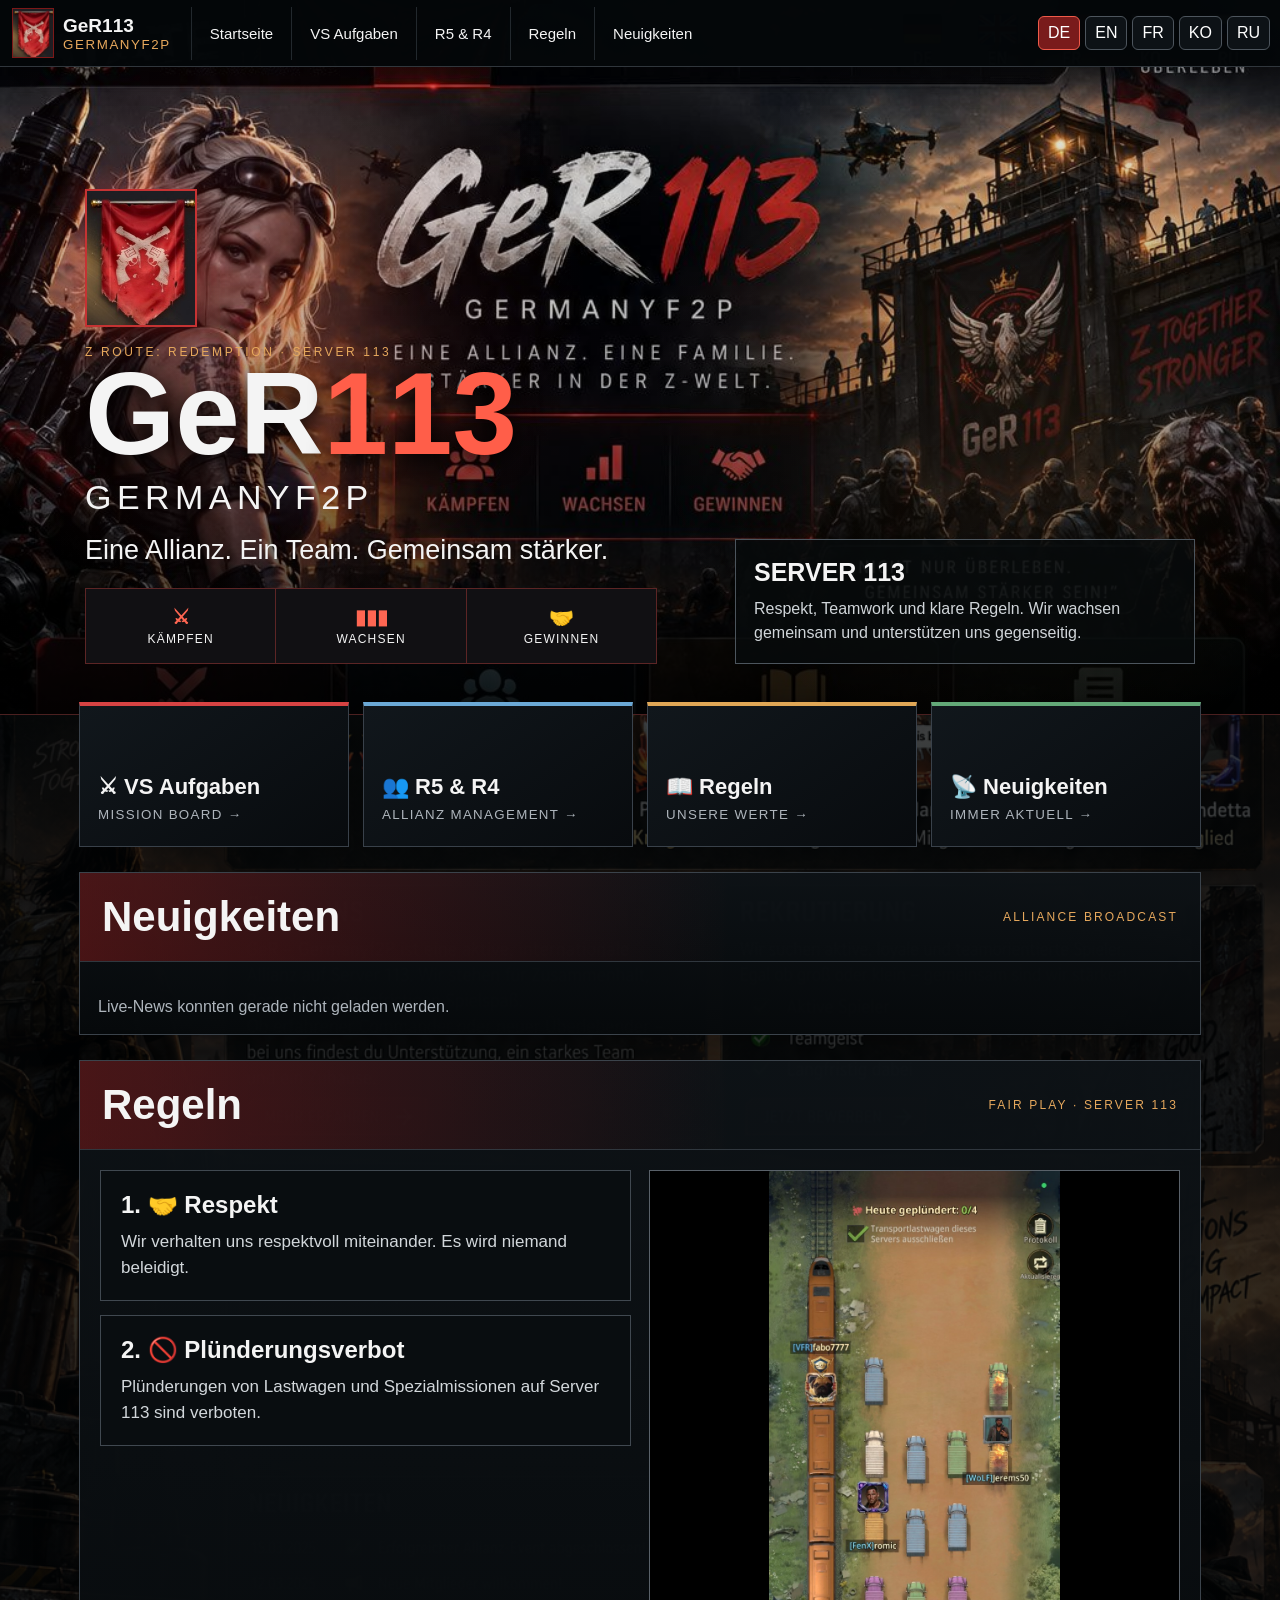
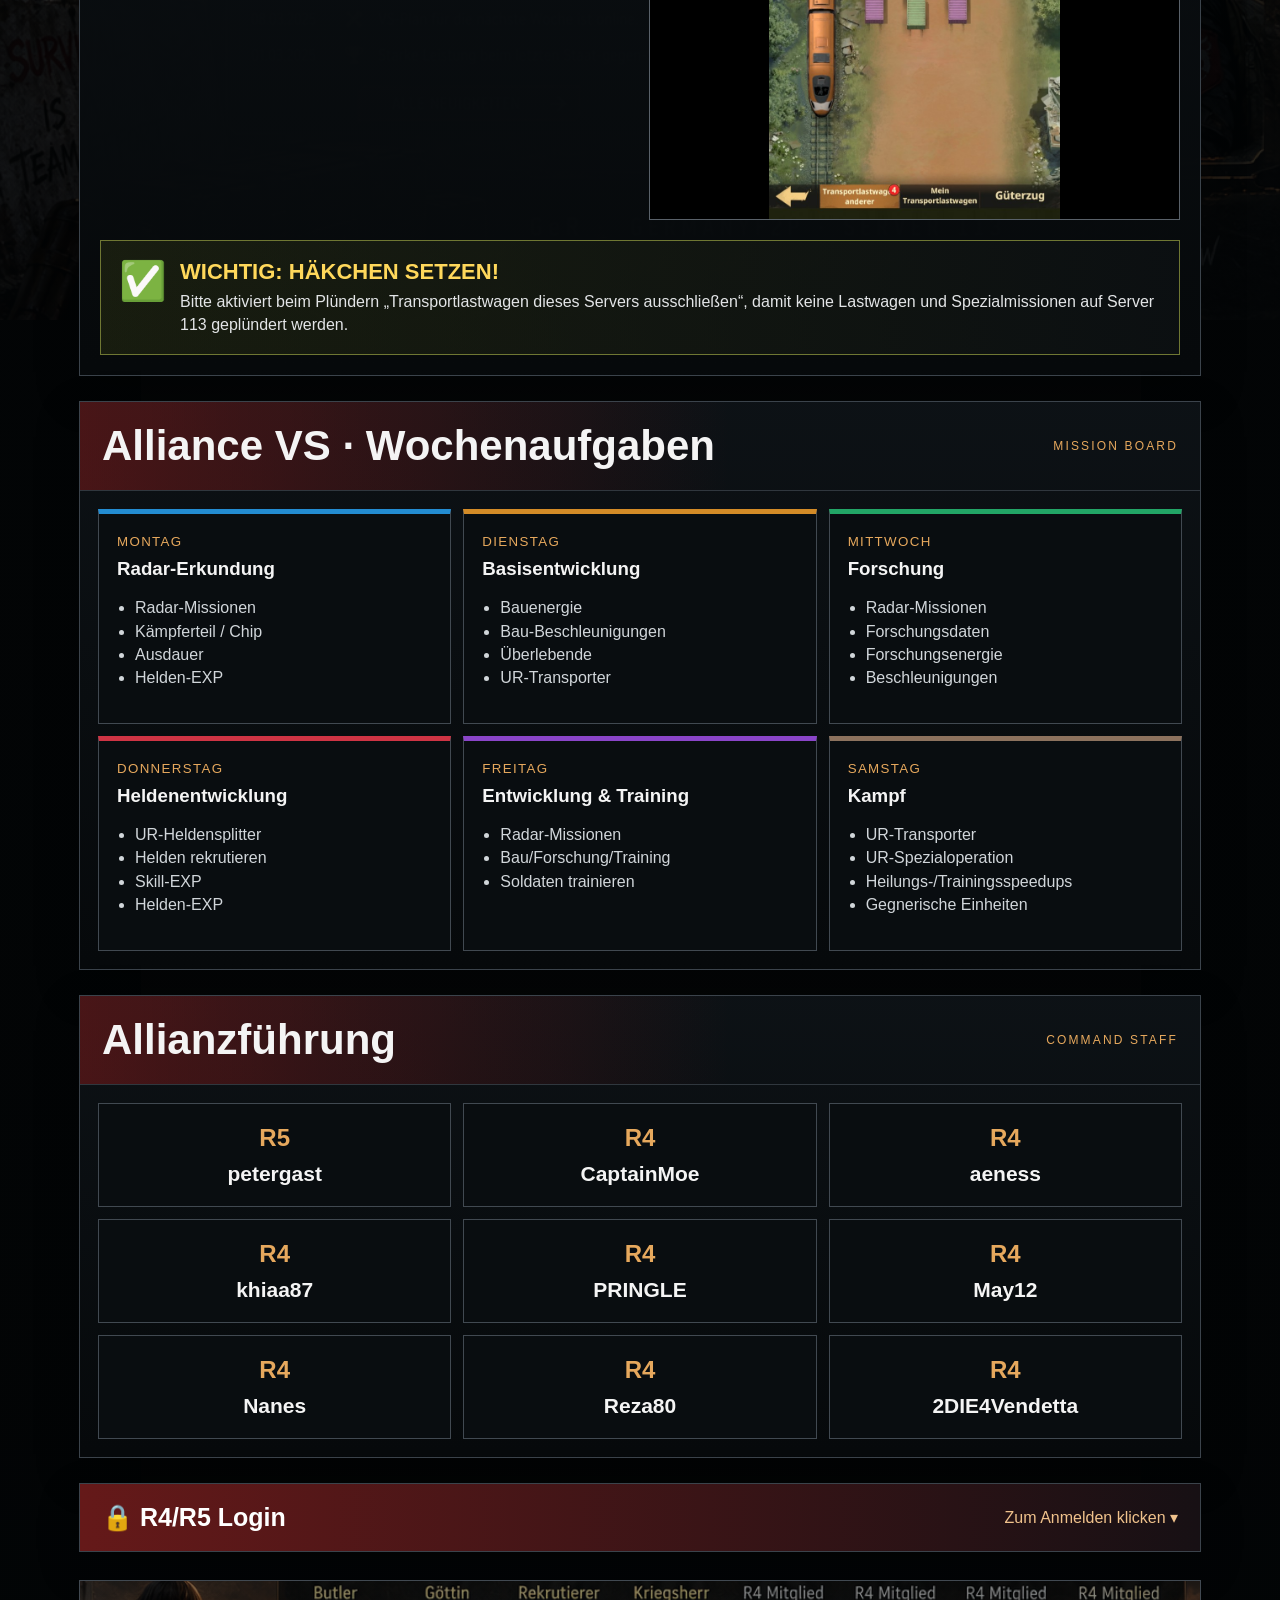
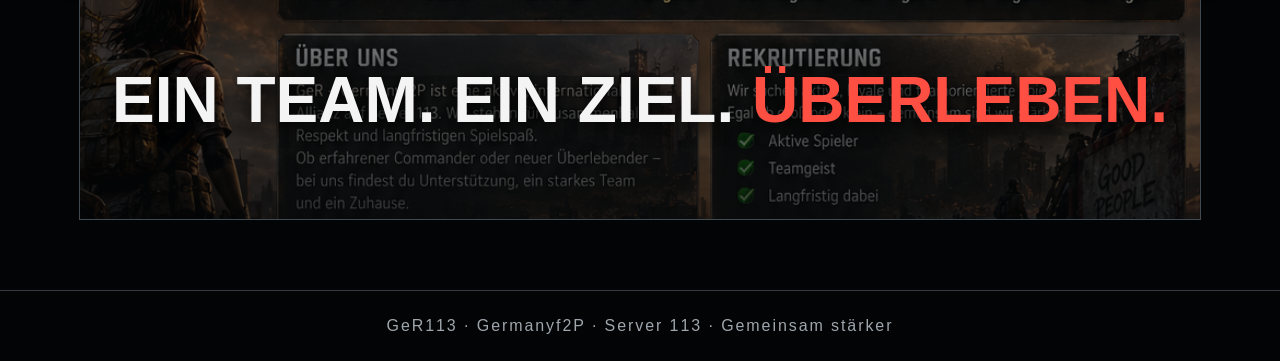
==== commit 43956fdc: "Rename index-3.html to index.html" ====
--- a/index.html
+++ b/index.html
@@ -38,7 +38,7 @@
   min-height:72vh;position:relative;display:flex;align-items:flex-end;
   background:
     linear-gradient(to bottom,rgba(0,0,0,.08),rgba(0,0,0,.28) 50%,rgba(0,0,0,.92)),
-    url("design-reference.png") center/cover no-repeat;
+    url("[data-uri]") center/cover no-repeat;
   border-bottom:1px solid #4b2020;
 }
 .hero:after{
@@ -108,7 +108,7 @@
 }
 @media(max-width:560px){
   .brand-mini b,.brand-mini small{display:none}.nav a{padding:16px 14px;font-size:14px}.langs{display:none}
-  .hero{min-height:66vh}.hero-inner{padding-top:70px}.crest{width:86px;height:106px}
+  .hero{min-height:72vh;background-position:42% center}.hero-inner{padding-top:70px}.crest{width:92px;height:112px}
   .hero-panel{display:none}.quick{grid-template-columns:1fr 1fr;margin-top:-18px}.quick a{min-height:110px;padding:17px 14px}.quick b{font-size:18px}
   .days,.leaders{grid-template-columns:1fr}.section-head{align-items:flex-start}.section-head span{font-size:10px}
   .rules-grid{padding:14px}.warning{margin:0 14px 14px}.news-list{padding:14px}
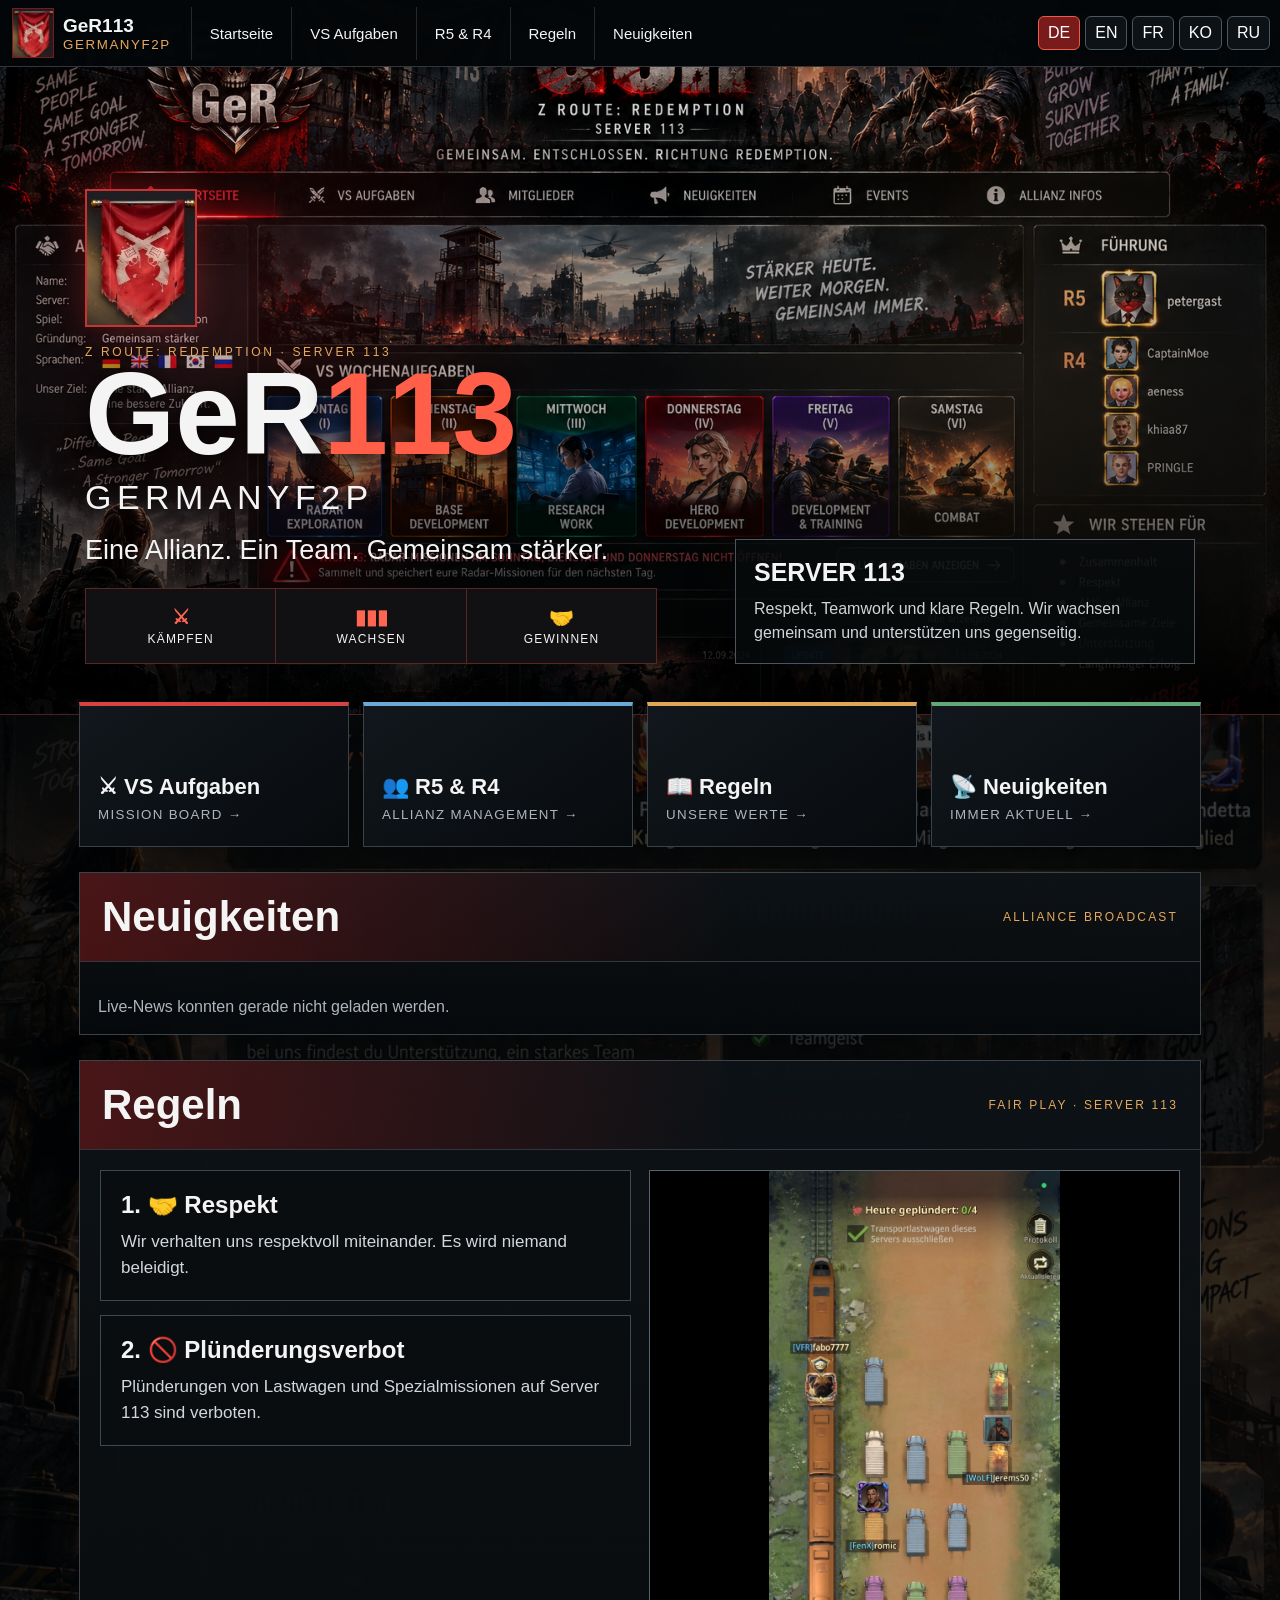
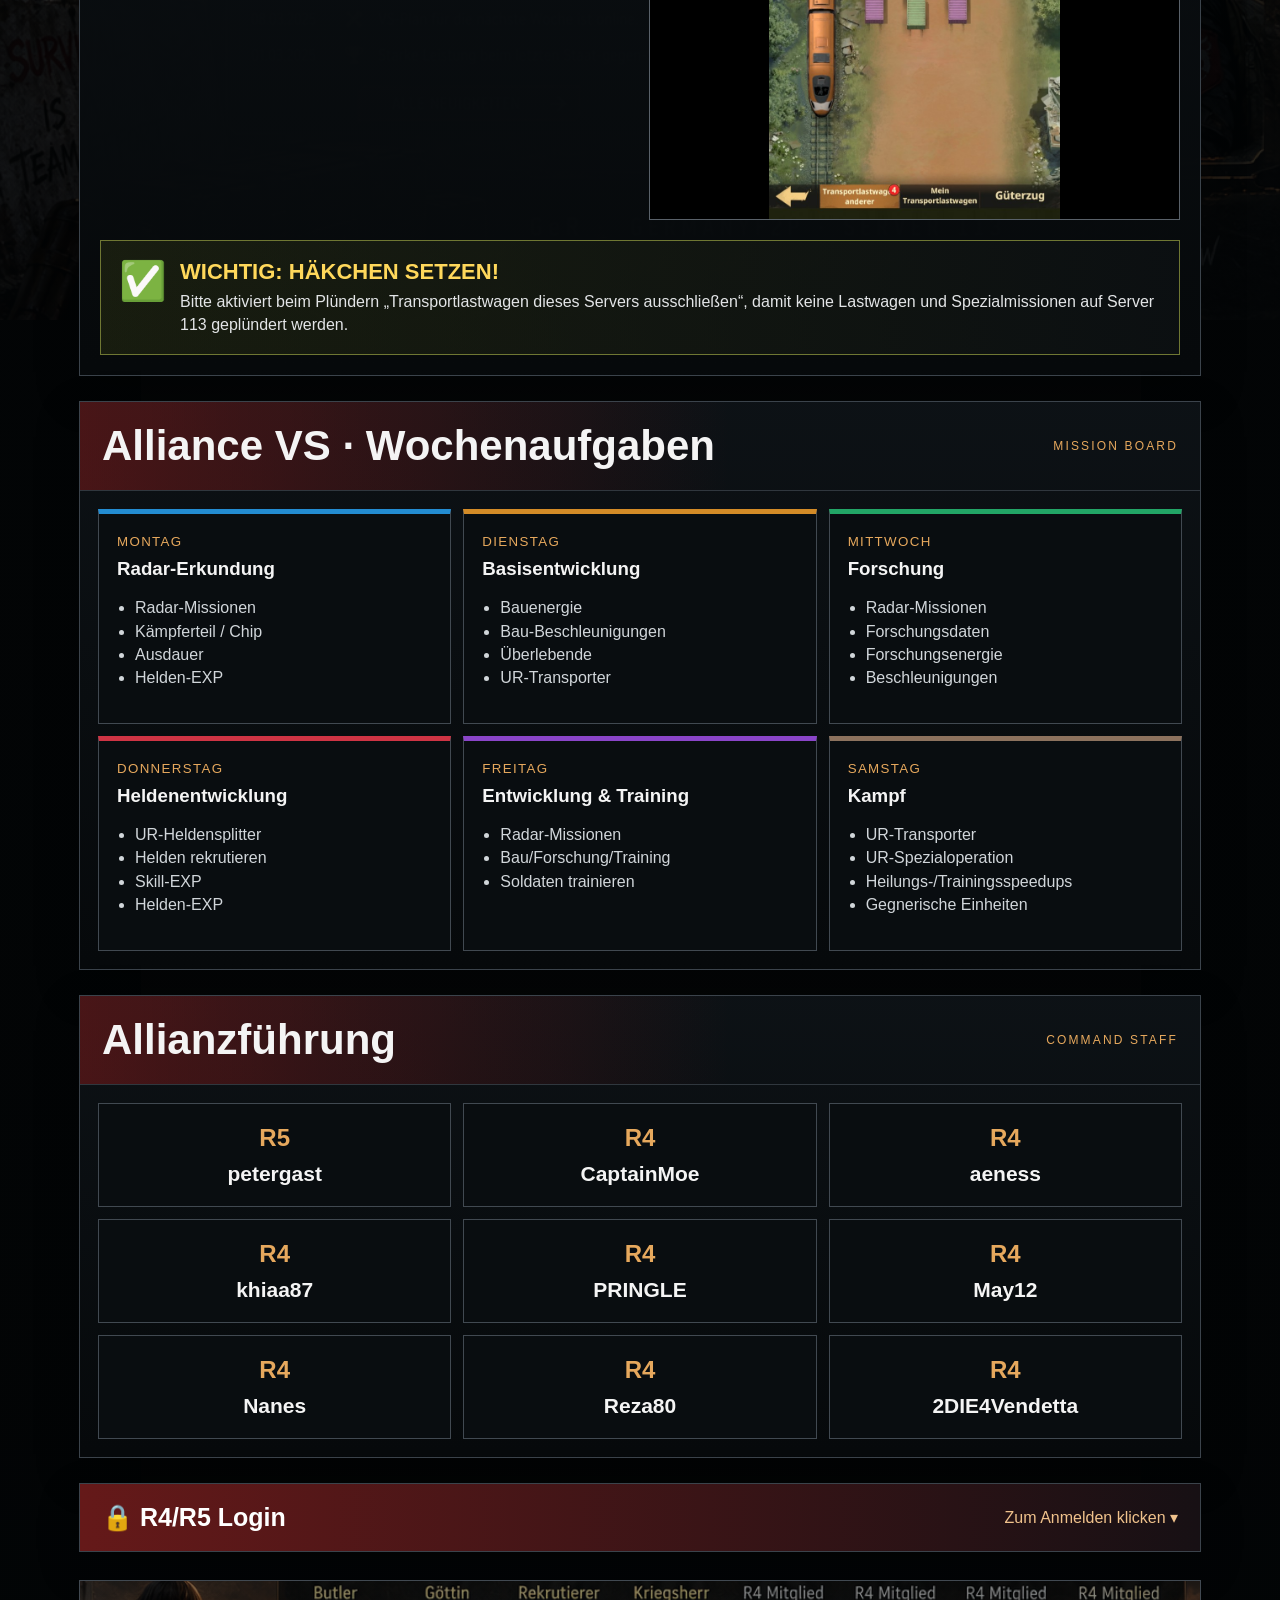
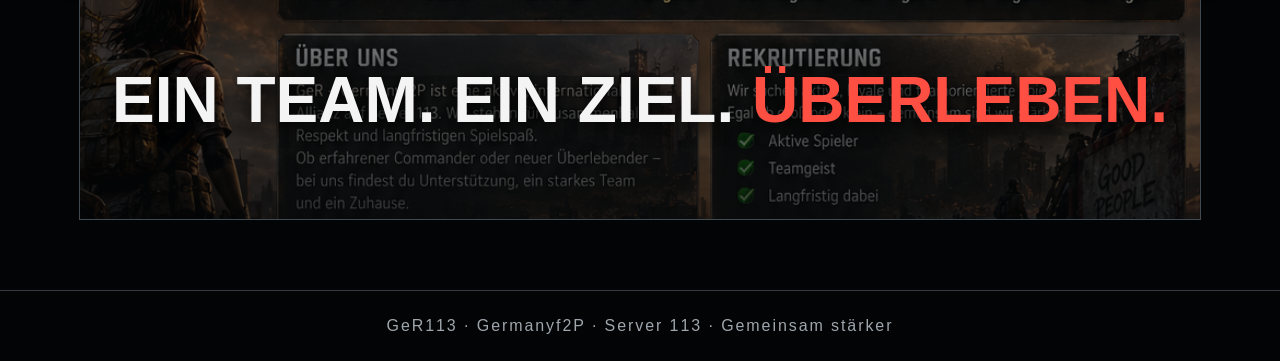
==== commit 0f0ff726: "Add files via upload" ====
--- a/index.html
+++ b/index.html
@@ -38,7 +38,7 @@
   min-height:72vh;position:relative;display:flex;align-items:flex-end;
   background:
     linear-gradient(to bottom,rgba(0,0,0,.08),rgba(0,0,0,.28) 50%,rgba(0,0,0,.92)),
-    url("[data-uri]") center/cover no-repeat;
+    url("design-reference.png") center/cover no-repeat;
   border-bottom:1px solid #4b2020;
 }
 .hero:after{
@@ -108,7 +108,7 @@
 }
 @media(max-width:560px){
   .brand-mini b,.brand-mini small{display:none}.nav a{padding:16px 14px;font-size:14px}.langs{display:none}
-  .hero{min-height:72vh;background-position:42% center}.hero-inner{padding-top:70px}.crest{width:92px;height:112px}
+  .hero{min-height:66vh}.hero-inner{padding-top:70px}.crest{width:86px;height:106px}
   .hero-panel{display:none}.quick{grid-template-columns:1fr 1fr;margin-top:-18px}.quick a{min-height:110px;padding:17px 14px}.quick b{font-size:18px}
   .days,.leaders{grid-template-columns:1fr}.section-head{align-items:flex-start}.section-head span{font-size:10px}
   .rules-grid{padding:14px}.warning{margin:0 14px 14px}.news-list{padding:14px}
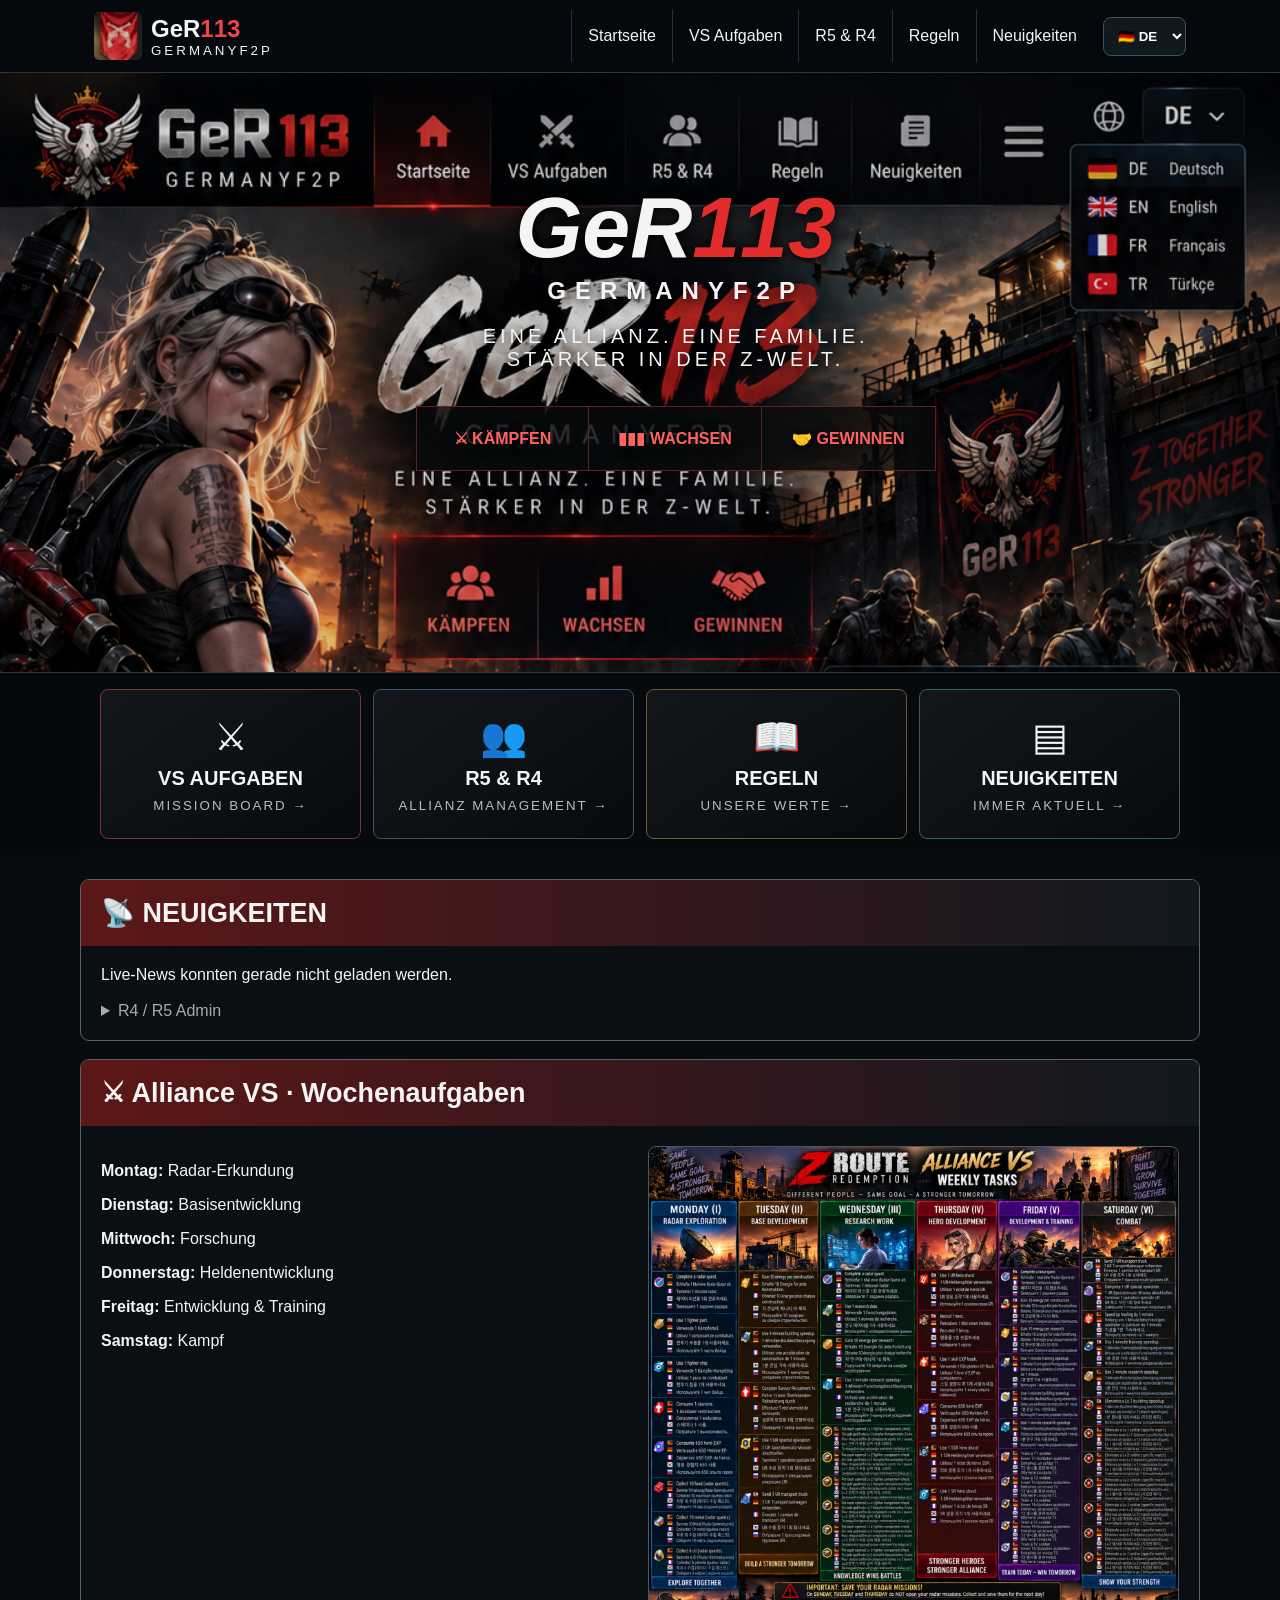
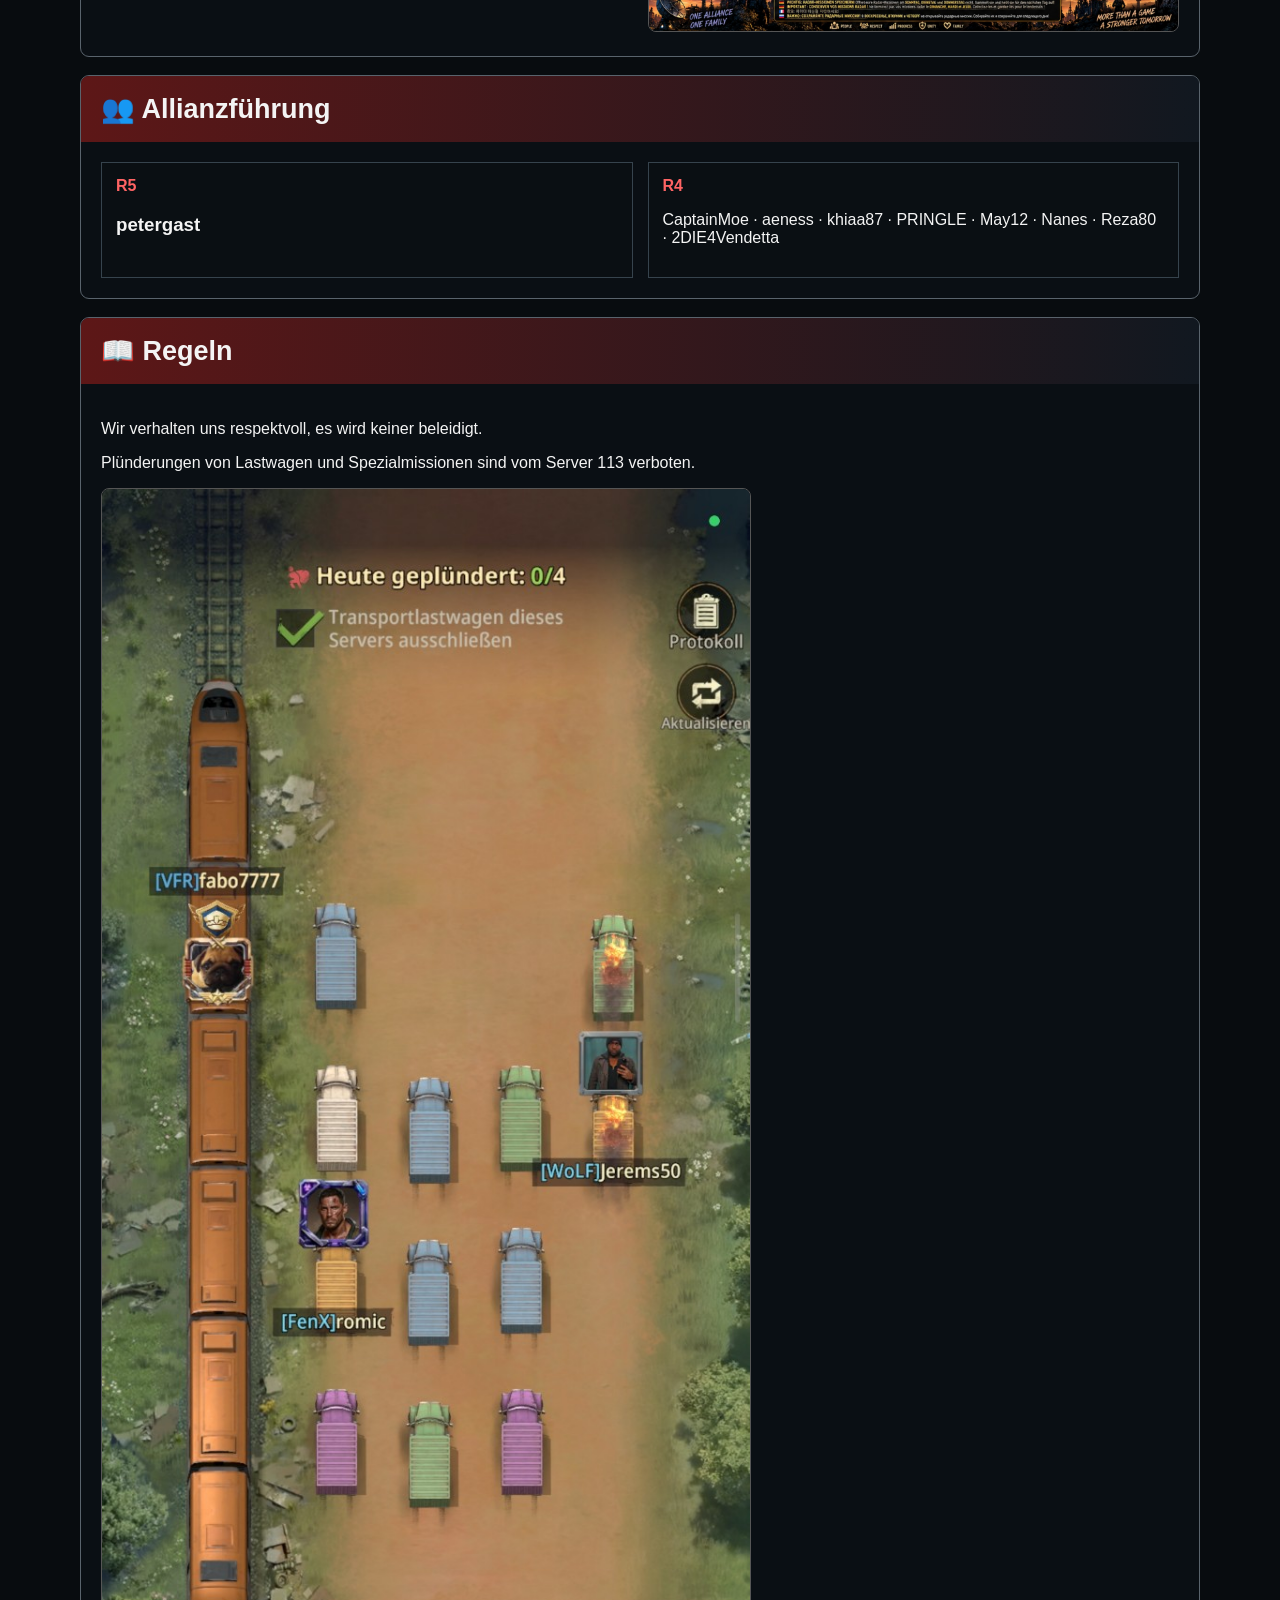
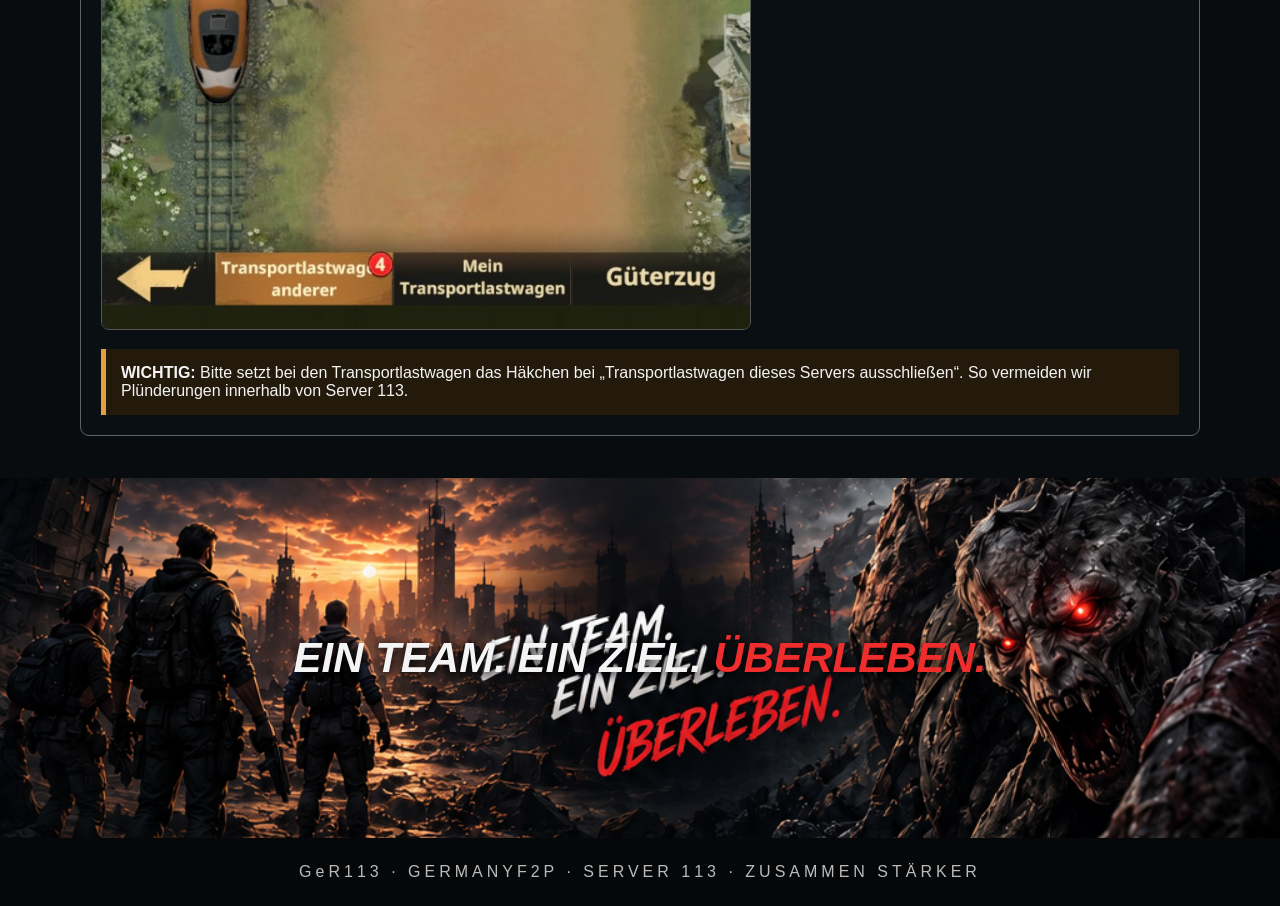
==== commit c1ad6b6b: "Add files via upload" ====
--- a/index.html
+++ b/index.html
@@ -1,333 +1,22 @@
 <!doctype html>
-<html lang="de">
-<head>
-<meta charset="utf-8">
-<meta name="viewport" content="width=device-width,initial-scale=1">
-<title>GeR113 | Germanyf2P | Server 113</title>
+<html lang="de"><head><meta charset="utf-8"><meta name="viewport" content="width=device-width,initial-scale=1"><title>GeR113 · Germanyf2P</title>
 <style>
-:root{
-  --bg:#050708;--panel:#0b0f12;--panel2:#10151a;--line:#343c44;
-  --red:#d22b2b;--red2:#ff5e49;--gold:#e6a85d;--text:#f4f4f4;--muted:#aeb5bc;
-}
-*{box-sizing:border-box}
-html{scroll-behavior:smooth}
-body{
-  margin:0;color:var(--text);font-family:Arial,Helvetica,sans-serif;
-  background:
-    linear-gradient(rgba(2,4,5,.72),rgba(2,4,5,.94)),
-    url("ger-background.png") center top/cover fixed no-repeat,#050708;
-}
-a{text-decoration:none;color:inherit}
-button,input,textarea,select{font:inherit}
-.topbar{
-  position:sticky;top:0;z-index:50;
-  display:flex;align-items:center;gap:8px;
-  background:rgba(4,7,9,.96);border-bottom:1px solid #30363c;
-  overflow-x:auto;box-shadow:0 8px 28px rgba(0,0,0,.35)
-}
-.brand-mini{display:flex;align-items:center;gap:9px;padding:8px 12px;min-width:max-content}
-.brand-mini img{width:42px;height:50px;object-fit:cover;border:1px solid #7d1818}
-.brand-mini b{font-size:19px}.brand-mini small{display:block;color:var(--gold);letter-spacing:.12em}
-.nav{display:flex;min-width:max-content}
-.nav a{padding:18px 18px;border-left:1px solid #22282d;font-size:15px}
-.nav a:hover{background:#171d22}
-.langs{margin-left:auto;display:flex;gap:5px;padding:8px 10px;min-width:max-content}
-.lang{border:1px solid #4d555d;background:#0d1216;color:white;border-radius:6px;padding:7px 9px;cursor:pointer}
-.lang.active{background:#791b1b;border-color:#ef5b4a}
-.hero{
-  min-height:72vh;position:relative;display:flex;align-items:flex-end;
-  background:
-    linear-gradient(to bottom,rgba(0,0,0,.08),rgba(0,0,0,.28) 50%,rgba(0,0,0,.92)),
-    url("design-reference.png") center/cover no-repeat;
-  border-bottom:1px solid #4b2020;
-}
-.hero:after{
-  content:"";position:absolute;inset:0;pointer-events:none;
-  background:radial-gradient(circle at 20% 35%,rgba(210,43,43,.14),transparent 30%),
-             radial-gradient(circle at 80% 50%,rgba(230,168,93,.09),transparent 35%);
-}
-.hero-inner{position:relative;z-index:2;max-width:1150px;width:100%;margin:auto;padding:110px 20px 38px}
-.hero-grid{display:grid;grid-template-columns:1.05fr .95fr;gap:20px;align-items:end}
-.hero-copy{max-width:660px}
-.crest{width:112px;height:138px;object-fit:cover;border:2px solid #c53333;box-shadow:0 0 32px rgba(210,43,43,.32)}
-.kicker{margin-top:14px;color:var(--gold);letter-spacing:.22em;text-transform:uppercase;font-size:12px}
-h1{margin:6px 0 0;font-size:clamp(58px,11vw,116px);line-height:.86;text-shadow:0 6px 22px #000}
-h1 span{color:var(--red2)}
-.sub{font-size:clamp(20px,4.5vw,34px);letter-spacing:.16em;margin-top:13px}
-.slogan{font-size:clamp(17px,3.5vw,27px);margin-top:18px;max-width:640px}
-.hero-panel{
-  justify-self:end;width:min(460px,100%);border:1px solid #4c555d;background:rgba(7,10,12,.8);
-  padding:18px;box-shadow:0 15px 45px rgba(0,0,0,.35)
-}
-.hero-panel strong{display:block;font-size:25px;margin-bottom:10px}
-.hero-panel p{margin:0;color:#d0d5d9;line-height:1.5}
-.stats{display:grid;grid-template-columns:repeat(3,1fr);gap:1px;margin-top:22px;border:1px solid #5c2525;background:#5c2525}
-.stat{background:rgba(11,15,18,.92);padding:16px;text-align:center}
-.stat b{display:block;color:#ff6652;font-size:20px}.stat span{font-size:12px;letter-spacing:.1em}
-main{max-width:1150px;margin:auto;padding:22px 14px 70px}
-.quick{display:grid;grid-template-columns:repeat(4,1fr);gap:14px;margin-top:-35px;position:relative;z-index:5}
-.quick a{border:1px solid #39414a;background:linear-gradient(145deg,#11171c,#080b0e);padding:24px 18px;min-height:145px;display:flex;flex-direction:column;justify-content:flex-end}
-.quick a:nth-child(1){border-top:4px solid #d74343}.quick a:nth-child(2){border-top:4px solid #6ba9d6}.quick a:nth-child(3){border-top:4px solid #e0a756}.quick a:nth-child(4){border-top:4px solid #63a978}
-.quick b{font-size:22px}.quick small{color:#aeb5bc;margin-top:7px;letter-spacing:.1em}
-.section{margin:25px 0;border:1px solid #3b434b;background:linear-gradient(180deg,rgba(13,18,22,.97),rgba(6,9,11,.98));box-shadow:0 16px 40px rgba(0,0,0,.28)}
-.section-head{display:flex;justify-content:space-between;gap:15px;align-items:center;padding:20px 22px;border-bottom:1px solid #30373e;background:linear-gradient(90deg,rgba(122,25,25,.55),transparent 58%)}
-.section-head h2{margin:0;font-size:clamp(28px,5vw,42px)}
-.section-head span{font-size:12px;letter-spacing:.18em;color:var(--gold);text-transform:uppercase}
-.pad{padding:22px}
-.news-list{display:grid;gap:13px;padding:18px}
-.news-item{border:1px solid #454d55;border-left:6px solid var(--red2);padding:18px;background:#080c0f}
-.news-item h3{font-size:25px;margin:8px 0}.news-item p{font-size:18px;color:#d7dbdf;margin:0;line-height:1.45}.news-item time{color:#a8afb6}.news-item small{display:block;color:var(--gold);margin-top:12px}
-.status{padding:0 18px 18px;color:#aeb5bc}
-.rules-grid{display:grid;grid-template-columns:1fr 1fr;gap:18px;padding:20px}
-.rule-card{border:1px solid #404850;background:#090d10;padding:20px}
-.rule-card h3{font-size:24px;margin:0 0 10px}.rule-card p{font-size:17px;line-height:1.5;color:#d2d7db;margin:0}
-.rule-img{width:100%;display:block;border:1px solid #596169;max-height:650px;object-fit:contain;background:#000}
-.warning{margin:0 20px 20px;border:1px solid #6f7733;background:linear-gradient(90deg,rgba(94,104,29,.2),rgba(12,16,18,.92));padding:18px;display:flex;gap:14px;align-items:flex-start}
-.check{font-size:38px}.warning b{display:block;color:#ffd85b;font-size:22px;margin-bottom:5px}.warning p{margin:0;color:#e3e5e7;line-height:1.45}
-.days{display:grid;grid-template-columns:repeat(3,1fr);gap:12px;padding:18px}
-.day{border:1px solid #414951;background:#090d10;padding:18px;min-height:160px;border-top:5px solid var(--accent)}
-.day small{color:var(--gold);letter-spacing:.1em;text-transform:uppercase}.day h3{margin:8px 0}.day ul{padding-left:18px;color:#d1d6da;line-height:1.45}
-.leaders{display:grid;grid-template-columns:repeat(3,1fr);gap:12px;padding:18px}
-.leader{border:1px solid #414951;background:#090d10;text-align:center;padding:20px}
-.rank{color:var(--gold);font-size:24px;font-weight:700;margin-bottom:10px}.leader b{font-size:21px}
-.admin-toggle{width:100%;border:0;background:linear-gradient(90deg,#651919,#171014);color:white;padding:19px 22px;display:flex;justify-content:space-between;align-items:center;cursor:pointer;text-align:left}
-.admin-toggle b{font-size:25px}.admin-toggle span{color:#f0c28c}
-.admin-body{padding:20px;display:none}.admin-body.open{display:block}
-.form-grid{display:grid;gap:12px;max-width:680px}
-input,textarea,select{width:100%;padding:13px;border:1px solid #505963;background:#0b0f13;color:#fff;border-radius:5px}
-textarea{min-height:130px;resize:vertical}
-.primary{border:1px solid #ef6650;background:#9b2222;color:white;padding:13px 16px;border-radius:5px;font-weight:bold;cursor:pointer}
-.secondary{border:1px solid #59636c;background:#161b20;color:white;padding:11px 15px;border-radius:5px;cursor:pointer}
-.hidden{display:none!important}.ok{color:#77d18a}.err{color:#ff8e7f}
-.closing{margin-top:28px;border:1px solid #414951;min-height:240px;display:flex;align-items:center;justify-content:center;text-align:center;background:linear-gradient(rgba(4,6,7,.45),rgba(4,6,7,.75)),url("ger-background.png") center/cover}
-.closing b{font-size:clamp(32px,7vw,64px);text-transform:uppercase;text-shadow:0 5px 18px #000}.closing em{color:#ff4e42;font-style:normal}
-footer{border-top:1px solid #343b42;text-align:center;padding:26px;color:#9fa6ad;letter-spacing:.12em}
-@media(max-width:850px){
-  .hero-grid{grid-template-columns:1fr}.hero-panel{justify-self:start}
-  .quick{grid-template-columns:1fr 1fr}.days,.leaders{grid-template-columns:1fr 1fr}.rules-grid{grid-template-columns:1fr}
-}
-@media(max-width:560px){
-  .brand-mini b,.brand-mini small{display:none}.nav a{padding:16px 14px;font-size:14px}.langs{display:none}
-  .hero{min-height:66vh}.hero-inner{padding-top:70px}.crest{width:86px;height:106px}
-  .hero-panel{display:none}.quick{grid-template-columns:1fr 1fr;margin-top:-18px}.quick a{min-height:110px;padding:17px 14px}.quick b{font-size:18px}
-  .days,.leaders{grid-template-columns:1fr}.section-head{align-items:flex-start}.section-head span{font-size:10px}
-  .rules-grid{padding:14px}.warning{margin:0 14px 14px}.news-list{padding:14px}
-}
-</style>
-</head>
-<body>
-
-<div class="topbar">
-  <div class="brand-mini">
-    <img src="ger-wappen.jpg" alt="GeR Wappen">
-    <div><b>GeR113</b><small>GERMANYF2P</small></div>
-  </div>
-  <div class="nav">
-    <a href="#home" data-i18n="home">Startseite</a>
-    <a href="#vs" data-i18n="vs">VS Aufgaben</a>
-    <a href="#leaders" data-i18n="leaders">R5 & R4</a>
-    <a href="#rules" data-i18n="rules">Regeln</a>
-    <a href="#news" data-i18n="news">Neuigkeiten</a>
-  </div>
-  <div class="langs">
-    <button class="lang active" data-lang="de">DE</button><button class="lang" data-lang="en">EN</button>
-    <button class="lang" data-lang="fr">FR</button><button class="lang" data-lang="ko">KO</button><button class="lang" data-lang="ru">RU</button>
-  </div>
-</div>
-
-<header class="hero" id="home">
-  <div class="hero-inner">
-    <div class="hero-grid">
-      <div class="hero-copy">
-        <img class="crest" src="ger-wappen.jpg" alt="GeR Wappen">
-        <div class="kicker">Z Route: Redemption · Server 113</div>
-        <h1>GeR<span>113</span></h1>
-        <div class="sub">GERMANYF2P</div>
-        <div class="slogan" data-i18n="tagline">Eine Allianz. Ein Team. Gemeinsam stärker.</div>
-        <div class="stats">
-          <div class="stat"><b>⚔</b><span data-i18n="fight">KÄMPFEN</span></div>
-          <div class="stat"><b>▮▮▮</b><span data-i18n="grow">WACHSEN</span></div>
-          <div class="stat"><b>🤝</b><span data-i18n="win">GEWINNEN</span></div>
-        </div>
-      </div>
-      <div class="hero-panel">
-        <strong>SERVER 113</strong>
-        <p data-i18n="heroText">Respekt, Teamwork und klare Regeln. Wir wachsen gemeinsam und unterstützen uns gegenseitig.</p>
-      </div>
-    </div>
-  </div>
-</header>
-
-<main>
-  <div class="quick">
-    <a href="#vs"><b>⚔ VS Aufgaben</b><small>MISSION BOARD →</small></a>
-    <a href="#leaders"><b>👥 R5 & R4</b><small>ALLIANZ MANAGEMENT →</small></a>
-    <a href="#rules"><b>📖 Regeln</b><small>UNSERE WERTE →</small></a>
-    <a href="#news"><b>📡 Neuigkeiten</b><small>IMMER AKTUELL →</small></a>
-  </div>
-
-  <section class="section" id="news">
-    <div class="section-head"><h2 data-i18n="newsTitle">Neuigkeiten</h2><span>Alliance Broadcast</span></div>
-    <div class="news-list" id="newsList"></div>
-    <div class="status" id="newsStatus">Lade Neuigkeiten…</div>
-  </section>
-
-  <section class="section" id="rules">
-    <div class="section-head"><h2 data-i18n="rulesTitle">Regeln</h2><span>Fair Play · Server 113</span></div>
-    <div class="rules-grid">
-      <div>
-        <div class="rule-card">
-          <h3>1. 🤝 <span data-i18n="respectTitle">Respekt</span></h3>
-          <p data-i18n="respectText">Wir verhalten uns respektvoll miteinander. Es wird niemand beleidigt.</p>
-        </div>
-        <div class="rule-card" style="margin-top:14px">
-          <h3>2. 🚫 <span data-i18n="lootTitle">Plünderungsverbot</span></h3>
-          <p data-i18n="lootText">Plünderungen von Lastwagen und Spezialmissionen auf Server 113 sind verboten.</p>
-        </div>
-      </div>
-      <img class="rule-img" src="regel-server113.jpg" alt="Server 113 Transportlastwagen – Häkchen setzen">
-    </div>
-    <div class="warning">
-      <div class="check">✅</div>
-      <div><b data-i18n="checkTitle">WICHTIG: HÄKCHEN SETZEN!</b>
-      <p data-i18n="checkText">Bitte aktiviert beim Plündern „Transportlastwagen dieses Servers ausschließen“, damit keine Lastwagen und Spezialmissionen auf Server 113 geplündert werden.</p></div>
-    </div>
-  </section>
-
-  <section class="section" id="vs">
-    <div class="section-head"><h2 data-i18n="vsTitle">Alliance VS · Wochenaufgaben</h2><span>Mission Board</span></div>
-    <div class="days">
-      <article class="day" style="--accent:#238cd1"><small>Montag</small><h3>Radar-Erkundung</h3><ul><li>Radar-Missionen</li><li>Kämpferteil / Chip</li><li>Ausdauer</li><li>Helden-EXP</li></ul></article>
-      <article class="day" style="--accent:#d38b27"><small>Dienstag</small><h3>Basisentwicklung</h3><ul><li>Bauenergie</li><li>Bau-Beschleunigungen</li><li>Überlebende</li><li>UR-Transporter</li></ul></article>
-      <article class="day" style="--accent:#22a566"><small>Mittwoch</small><h3>Forschung</h3><ul><li>Radar-Missionen</li><li>Forschungsdaten</li><li>Forschungsenergie</li><li>Beschleunigungen</li></ul></article>
-      <article class="day" style="--accent:#ce3444"><small>Donnerstag</small><h3>Heldenentwicklung</h3><ul><li>UR-Heldensplitter</li><li>Helden rekrutieren</li><li>Skill-EXP</li><li>Helden-EXP</li></ul></article>
-      <article class="day" style="--accent:#8a45c9"><small>Freitag</small><h3>Entwicklung & Training</h3><ul><li>Radar-Missionen</li><li>Bau/Forschung/Training</li><li>Soldaten trainieren</li></ul></article>
-      <article class="day" style="--accent:#8c725e"><small>Samstag</small><h3>Kampf</h3><ul><li>UR-Transporter</li><li>UR-Spezialoperation</li><li>Heilungs-/Trainingsspeedups</li><li>Gegnerische Einheiten</li></ul></article>
-    </div>
-  </section>
-
-  <section class="section" id="leaders">
-    <div class="section-head"><h2 data-i18n="leadersTitle">Allianzführung</h2><span>Command Staff</span></div>
-    <div class="leaders">
-      <article class="leader"><div class="rank">R5</div><b>petergast</b></article>
-      <article class="leader"><div class="rank">R4</div><b>CaptainMoe</b></article>
-      <article class="leader"><div class="rank">R4</div><b>aeness</b></article>
-      <article class="leader"><div class="rank">R4</div><b>khiaa87</b></article>
-      <article class="leader"><div class="rank">R4</div><b>PRINGLE</b></article>
-      <article class="leader"><div class="rank">R4</div><b>May12</b></article>
-      <article class="leader"><div class="rank">R4</div><b>Nanes</b></article>
-      <article class="leader"><div class="rank">R4</div><b>Reza80</b></article>
-      <article class="leader"><div class="rank">R4</div><b>2DIE4Vendetta</b></article>
-    </div>
-  </section>
-
-  <section class="section" id="admin">
-    <button class="admin-toggle" id="adminToggle">
-      <b>🔒 R4/R5 Login</b><span data-i18n="openLogin">Zum Anmelden klicken ▾</span>
-    </button>
-    <div class="admin-body" id="adminBody">
-      <div id="loginBox">
-        <div class="form-grid">
-          <input id="email" type="email" autocomplete="username" placeholder="E-Mail">
-          <input id="password" type="password" autocomplete="current-password" placeholder="Passwort">
-          <button class="primary" id="loginBtn">Anmelden</button>
-          <div id="loginMsg"></div>
-        </div>
-      </div>
-      <div id="postBox" class="hidden">
-        <div class="form-grid">
-          <input id="title" maxlength="120" placeholder="Titel">
-          <textarea id="content" maxlength="3000" placeholder="Nachricht"></textarea>
-          <select id="language"><option value="de">Deutsch</option><option value="en">English</option><option value="fr">Français</option><option value="ko">한국어</option><option value="ru">Русский</option></select>
-          <input id="author" maxlength="60" placeholder="Autor">
-          <button class="primary" id="publishBtn">Veröffentlichen</button>
-          <button class="secondary" id="logoutBtn">Abmelden</button>
-          <div id="postMsg"></div>
-        </div>
-      </div>
-    </div>
-  </section>
-
-  <div class="closing"><b>EIN TEAM. EIN ZIEL. <em>ÜBERLEBEN.</em></b></div>
-</main>
-
-<footer>GeR113 · Germanyf2P · Server 113 · Gemeinsam stärker</footer>
-
+:root{--red:#ef4545;--ink:#070b0e;--panel:#0c1217e8;--line:#44515c;--gold:#e8aa56}*{box-sizing:border-box}html{scroll-behavior:smooth}body{margin:0;background:#05080a;color:#f4f4f4;font-family:Arial,Helvetica,sans-serif}a{color:inherit;text-decoration:none}.wrap{max-width:1120px;margin:auto}.nav{position:sticky;top:0;z-index:20;background:#06090ded;border-bottom:1px solid #333}.navin{display:flex;align-items:center;gap:10px;padding:10px 14px;overflow-x:auto}.brand{display:flex;align-items:center;gap:9px;min-width:max-content}.brand img{width:48px;height:48px;object-fit:cover;border-radius:5px}.brand b{font-size:24px}.brand b span{color:var(--red)}.brand small{display:block;letter-spacing:3px}.links{display:flex;margin-left:auto}.links a{padding:17px 16px;border-left:1px solid #29313a;white-space:nowrap}.links a:hover{background:#391317}.langsel{background:#101820;color:white;border:1px solid #44515c;border-radius:8px;padding:10px;font-weight:700}.hero{min-height:600px;background:linear-gradient(90deg,rgba(0,0,0,.12),rgba(0,0,0,.18)),url('final-layout.png') center top/cover no-repeat;position:relative;border-bottom:1px solid #333}.heroCopy{padding:105px 28px 45px;margin-left:27%;max-width:660px;text-align:center;text-shadow:0 2px 12px #000}.heroCopy h1{font-size:86px;margin:0;font-style:italic}.heroCopy h1 span{color:#e32d2d}.heroCopy h2{letter-spacing:9px;margin:0 0 14px}.heroCopy p{font-size:20px;letter-spacing:4px}.motto{display:grid;grid-template-columns:repeat(3,1fr);margin:35px auto 0;max-width:520px;background:#080b0ccf;border:1px solid #5d2323}.motto div{padding:22px 8px;border-right:1px solid #5d2323;color:#ff6262;font-weight:800}.motto div:last-child{border:0}.cards{display:grid;grid-template-columns:repeat(4,1fr);gap:12px;padding:16px 20px;background:#070a0d}.card{min-height:150px;border:1px solid #56616b;border-radius:8px;padding:25px 15px;text-align:center;background:linear-gradient(145deg,#15191ddd,#070a0ddd);display:flex;flex-direction:column;justify-content:center}.card:nth-child(1){border-color:#7c3434}.card:nth-child(2){border-color:#36566e}.card:nth-child(3){border-color:#6d5939}.card:nth-child(4){border-color:#356250}.card .ico{font-size:38px}.card b{font-size:20px;margin:8px 0}.card small{letter-spacing:2px;color:#bbb}.section{padding:24px 20px;background:#080c0f}.box{border:1px solid #59636c;border-radius:9px;background:#0a1015e8;overflow:hidden;margin-bottom:18px}.box h2{margin:0;padding:17px 20px;background:linear-gradient(90deg,#5d1717,#111820);font-size:27px}.content{padding:20px}.news-item{border-left:5px solid var(--red);padding:12px 16px;margin:10px 0;background:#080d11}.news-item time{color:#c7c7c7;font-size:13px}.news-item h3{margin:7px 0}.news-item small{color:#e9a45a}.grid2{display:grid;grid-template-columns:1fr 1fr;gap:15px}.leader{padding:14px;border:1px solid #36434d;background:#0a0f13}.leader strong{color:#ff6464}.rules img,.vsimg{width:100%;max-width:650px;border-radius:8px;border:1px solid #555}.important{border-left:5px solid #e3a13d;background:#241a0c;padding:15px;margin-top:15px}.admin{margin-top:18px}.admin summary{cursor:pointer;color:#aaa}.admin input,.admin textarea,.admin select,.admin button{width:100%;margin:6px 0;padding:11px;background:#0d1419;color:white;border:1px solid #46525d;border-radius:5px}.admin button{background:#8d2020;font-weight:700}.closing{min-height:360px;background:url('final-layout.png') center 78%/cover no-repeat;display:flex;align-items:center;justify-content:center;font-size:42px;font-weight:900;font-style:italic;text-shadow:0 3px 8px #000}.closing span{color:#f02d2d}.footer{padding:25px;text-align:center;letter-spacing:4px;background:#050709;color:#bbb}
+@media(max-width:760px){.brand b{font-size:19px}.brand img{width:42px;height:42px}.links a{padding:15px 12px}.hero{min-height:500px;background-position:42% top}.heroCopy{margin-left:0;padding:230px 18px 30px;background:linear-gradient(0deg,#07090bcf,transparent 75%)}.heroCopy h1{font-size:56px}.heroCopy h2{font-size:16px;letter-spacing:6px}.heroCopy p{font-size:14px;letter-spacing:2px}.cards{grid-template-columns:1fr 1fr}.grid2{grid-template-columns:1fr}.closing{min-height:260px;font-size:30px;text-align:center}.navin{align-items:flex-start}.links{margin-left:8px}}
+</style></head><body>
+<nav class="nav"><div class="navin wrap"><a class="brand" href="#home"><img src="ger-wappen.jpg"><div><b>GeR<span>113</span></b><small>GERMANYF2P</small></div></a><div class="links"><a href="#home" data-t="home">Startseite</a><a href="#vs" data-t="vs">VS Aufgaben</a><a href="#leaders">R5 & R4</a><a href="#rules" data-t="rules">Regeln</a><a href="#news" data-t="news">Neuigkeiten</a></div><select class="langsel" id="lang"><option value="de">🇩🇪 DE</option><option value="en">🇬🇧 EN</option><option value="fr">🇫🇷 FR</option><option value="ko">🇰🇷 KO</option><option value="ru">🇷🇺 RU</option></select></div></nav>
+<header class="hero" id="home"><div class="wrap heroCopy"><h1>GeR<span>113</span></h1><h2>GERMANYF2P</h2><p data-t="tag">EINE ALLIANZ. EINE FAMILIE.<br>STÄRKER IN DER Z-WELT.</p><div class="motto"><div data-t="fight">⚔ KÄMPFEN</div><div data-t="grow">▮▮▮ WACHSEN</div><div data-t="win">🤝 GEWINNEN</div></div></div></header>
+<div class="cards wrap"><a class="card" href="#vs"><span class="ico">⚔</span><b data-t="vs">VS AUFGABEN</b><small>MISSION BOARD →</small></a><a class="card" href="#leaders"><span class="ico">👥</span><b>R5 & R4</b><small>ALLIANZ MANAGEMENT →</small></a><a class="card" href="#rules"><span class="ico">📖</span><b data-t="rules">REGELN</b><small>UNSERE WERTE →</small></a><a class="card" href="#news"><span class="ico">▤</span><b data-t="news">NEUIGKEITEN</b><small>IMMER AKTUELL →</small></a></div>
+<main class="section"><div class="wrap">
+<section class="box" id="news"><h2>📡 <span data-t="news">NEUIGKEITEN</span></h2><div class="content"><div id="newsList"></div><div id="newsStatus">News werden geladen…</div><details class="admin"><summary>R4 / R5 Admin</summary><div id="login"><input id="email" type="email" placeholder="E-Mail"><input id="password" type="password" placeholder="Passwort"><button id="loginBtn">Anmelden</button><div id="loginMsg"></div></div><div id="post" hidden><input id="title" placeholder="Titel"><textarea id="content" placeholder="Nachricht"></textarea><select id="newsLang"><option value="de">Deutsch</option><option value="en">English</option><option value="fr">Français</option><option value="ko">한국어</option><option value="ru">Русский</option></select><input id="author" placeholder="Autor"><button id="publishBtn">Veröffentlichen</button><button id="logoutBtn">Abmelden</button><div id="postMsg"></div></div></details></div></section>
+<section class="box" id="vs"><h2>⚔ <span data-t="vsTitle">Alliance VS · Wochenaufgaben</span></h2><div class="content grid2"><div><p><b>Montag:</b> Radar-Erkundung</p><p><b>Dienstag:</b> Basisentwicklung</p><p><b>Mittwoch:</b> Forschung</p><p><b>Donnerstag:</b> Heldenentwicklung</p><p><b>Freitag:</b> Entwicklung & Training</p><p><b>Samstag:</b> Kampf</p></div><a href="vs-plan.png" target="_blank"><img class="vsimg" src="vs-plan.png" alt="VS Plan"></a></div></section>
+<section class="box" id="leaders"><h2>👥 <span data-t="leadersTitle">Allianzführung</span></h2><div class="content grid2"><div class="leader"><strong>R5</strong><h3>petergast</h3></div><div class="leader"><strong>R4</strong><p>CaptainMoe · aeness · khiaa87 · PRINGLE · May12 · Nanes · Reza80 · 2DIE4Vendetta</p></div></div></section>
+<section class="box rules" id="rules"><h2>📖 <span data-t="rules">Regeln</span></h2><div class="content"><p data-t="respect">Wir verhalten uns respektvoll, es wird keiner beleidigt.</p><p data-t="loot">Plünderungen von Lastwagen und Spezialmissionen sind vom Server 113 verboten.</p><img src="regel-server113.jpg" alt="Server 113 Transportlastwagen Einstellung"><div class="important"><b data-t="importantTitle">WICHTIG:</b> <span data-t="important">Bitte setzt bei den Transportlastwagen das Häkchen bei „Transportlastwagen dieses Servers ausschließen“. So vermeiden wir Plünderungen innerhalb von Server 113.</span></div></div></section>
+</div></main><div class="closing"><div>EIN TEAM. EIN ZIEL. <span>ÜBERLEBEN.</span></div></div><footer class="footer">GeR113 · GERMANYF2P · SERVER 113 · ZUSAMMEN STÄRKER</footer>
 <script>
-const SUPABASE_URL='https://chlpajoeecphzepukkyg.supabase.co';
-const SUPABASE_KEY='sb_publishable__HcqTzJK8T8bc9CFIHzpgQ_ABQfFSfQ';
-let accessToken=sessionStorage.getItem('ger_access_token')||'';
-let currentLang='de';
-
-const tr={
-de:{home:'Startseite',vs:'VS Aufgaben',leaders:'R5 & R4',rules:'Regeln',news:'Neuigkeiten',tagline:'Eine Allianz. Ein Team. Gemeinsam stärker.',fight:'KÄMPFEN',grow:'WACHSEN',win:'GEWINNEN',heroText:'Respekt, Teamwork und klare Regeln. Wir wachsen gemeinsam und unterstützen uns gegenseitig.',newsTitle:'Neuigkeiten',rulesTitle:'Regeln',respectTitle:'Respekt',respectText:'Wir verhalten uns respektvoll miteinander. Es wird niemand beleidigt.',lootTitle:'Plünderungsverbot',lootText:'Plünderungen von Lastwagen und Spezialmissionen auf Server 113 sind verboten.',checkTitle:'WICHTIG: HÄKCHEN SETZEN!',checkText:'Bitte aktiviert beim Plündern „Transportlastwagen dieses Servers ausschließen“, damit keine Lastwagen und Spezialmissionen auf Server 113 geplündert werden.',vsTitle:'Alliance VS · Wochenaufgaben',leadersTitle:'Allianzführung',openLogin:'Zum Anmelden klicken ▾'},
-en:{home:'Home',vs:'VS Tasks',leaders:'R5 & R4',rules:'Rules',news:'News',tagline:'One alliance. One team. Stronger together.',fight:'FIGHT',grow:'GROW',win:'WIN',heroText:'Respect, teamwork and clear rules. We grow together and support each other.',newsTitle:'News',rulesTitle:'Rules',respectTitle:'Respect',respectText:'We treat each other with respect. No insults.',lootTitle:'No looting',lootText:'Looting trucks and special missions on Server 113 is forbidden.',checkTitle:'IMPORTANT: ENABLE THE CHECKBOX!',checkText:'Enable “Exclude transport trucks from this server” so Server 113 trucks and special missions are not looted.',vsTitle:'Alliance VS · Weekly Tasks',leadersTitle:'Alliance Leadership',openLogin:'Tap to sign in ▾'},
-fr:{home:'Accueil',vs:'Tâches VS',leaders:'R5 & R4',rules:'Règles',news:'Actualités',tagline:'Une alliance. Une équipe. Plus forts ensemble.',fight:'COMBATTRE',grow:'GRANDIR',win:'GAGNER',heroText:'Respect, esprit d’équipe et règles claires. Nous progressons ensemble.',newsTitle:'Actualités',rulesTitle:'Règles',respectTitle:'Respect',respectText:'Nous nous respectons. Aucune insulte.',lootTitle:'Interdiction de pillage',lootText:'Le pillage des camions et missions spéciales du serveur 113 est interdit.',checkTitle:'IMPORTANT : COCHEZ LA CASE !',checkText:'Activez l’option d’exclusion des camions de ce serveur afin de ne pas piller le serveur 113.',vsTitle:'Alliance VS · Tâches hebdomadaires',leadersTitle:'Direction de l’alliance',openLogin:'Cliquer pour se connecter ▾'},
-ko:{home:'홈',vs:'VS 임무',leaders:'R5 & R4',rules:'규칙',news:'소식',tagline:'하나의 연맹. 하나의 팀. 함께 더 강하게.',fight:'전투',grow:'성장',win:'승리',heroText:'존중, 팀워크, 명확한 규칙. 함께 성장하고 서로 돕습니다.',newsTitle:'소식',rulesTitle:'규칙',respectTitle:'존중',respectText:'서로 존중하며 모욕하지 않습니다.',lootTitle:'약탈 금지',lootText:'서버 113의 트럭과 특수 임무 약탈은 금지됩니다.',checkTitle:'중요: 체크박스를 켜세요!',checkText:'서버 113의 트럭과 특수 임무를 약탈하지 않도록 같은 서버 제외 옵션을 켜세요.',vsTitle:'Alliance VS · 주간 임무',leadersTitle:'연맹 지휘부',openLogin:'로그인하려면 탭 ▾'},
-ru:{home:'Главная',vs:'Задания VS',leaders:'R5 и R4',rules:'Правила',news:'Новости',tagline:'Один альянс. Одна команда. Вместе сильнее.',fight:'БОЙ',grow:'РОСТ',win:'ПОБЕДА',heroText:'Уважение, командная работа и ясные правила. Мы растём и помогаем друг другу.',newsTitle:'Новости',rulesTitle:'Правила',respectTitle:'Уважение',respectText:'Мы относимся друг к другу уважительно. Оскорбления запрещены.',lootTitle:'Запрет грабежа',lootText:'Грабить грузовики и спецмиссии сервера 113 запрещено.',checkTitle:'ВАЖНО: ПОСТАВЬТЕ ГАЛОЧКУ!',checkText:'Включите исключение грузовиков этого сервера, чтобы не грабить сервер 113.',vsTitle:'Alliance VS · Задания недели',leadersTitle:'Руководство альянса',openLogin:'Нажмите для входа ▾'}
-};
-
-function setLang(lang){
- currentLang=lang;
- document.querySelectorAll('[data-i18n]').forEach(el=>{
-   const k=el.dataset.i18n;if(tr[lang]&&tr[lang][k])el.textContent=tr[lang][k];
- });
- document.querySelectorAll('.lang').forEach(b=>b.classList.toggle('active',b.dataset.lang===lang));
- loadNews();
-}
-document.querySelectorAll('.lang').forEach(b=>b.addEventListener('click',()=>setLang(b.dataset.lang)));
-
-async function loadNews(){
- const list=document.getElementById('newsList'),status=document.getElementById('newsStatus');
- try{
-   const res=await fetch(SUPABASE_URL+'/rest/v1/news?select=*&order=created_at.desc',{
-     headers:{apikey:SUPABASE_KEY,Authorization:'Bearer '+SUPABASE_KEY}
-   });
-   if(!res.ok)throw new Error('HTTP '+res.status);
-   const rows=await res.json();
-   list.innerHTML='';
-   const show=rows;
-   show.forEach(item=>{
-     const a=document.createElement('article');a.className='news-item';
-     const d=document.createElement('time');d.textContent=item.created_at?new Date(item.created_at).toLocaleDateString():'';
-     const h=document.createElement('h3');h.textContent=item.title||'';
-     const p=document.createElement('p');p.textContent=item.content||'';
-     a.append(d,h,p);
-     if(item.author){const s=document.createElement('small');s.textContent=(currentLang==='de'?'Von ':'')+item.author;a.append(s);}
-     list.append(a);
-   });
-   status.textContent=show.length?'Live aus dem Allianz-Newsfeed':'Noch keine News';
- }catch(e){status.textContent='Live-News konnten gerade nicht geladen werden.'}
-}
-function updateAdmin(){
- document.getElementById('loginBox').classList.toggle('hidden',!!accessToken);
- document.getElementById('postBox').classList.toggle('hidden',!accessToken);
-}
-async function login(){
- const email=document.getElementById('email').value.trim(),password=document.getElementById('password').value,msg=document.getElementById('loginMsg');
- msg.textContent='Anmeldung läuft…';msg.className='';
- try{
-  const res=await fetch(SUPABASE_URL+'/auth/v1/token?grant_type=password',{method:'POST',headers:{apikey:SUPABASE_KEY,'Content-Type':'application/json'},body:JSON.stringify({email,password})});
-  const data=await res.json();if(!res.ok||!data.access_token)throw new Error();
-  accessToken=data.access_token;sessionStorage.setItem('ger_access_token',accessToken);msg.textContent='';updateAdmin();
- }catch(e){msg.textContent='Login fehlgeschlagen. E-Mail oder Passwort prüfen.';msg.className='err'}
-}
-async function publishNews(){
- const title=document.getElementById('title').value.trim(),content=document.getElementById('content').value.trim(),language=document.getElementById('language').value,author=document.getElementById('author').value.trim(),msg=document.getElementById('postMsg');
- if(!title||!content){msg.textContent='Bitte Titel und Nachricht ausfüllen.';msg.className='err';return}
- msg.textContent='Wird veröffentlicht…';msg.className='';
- try{
-  const res=await fetch(SUPABASE_URL+'/rest/v1/news',{method:'POST',headers:{apikey:SUPABASE_KEY,Authorization:'Bearer '+accessToken,'Content-Type':'application/json',Prefer:'return=representation'},body:JSON.stringify({title,content,language,author})});
-  if(!res.ok)throw new Error();
-  document.getElementById('title').value='';document.getElementById('content').value='';
-  msg.textContent='Neuigkeit wurde veröffentlicht.';msg.className='ok';await loadNews();
- }catch(e){msg.textContent='Veröffentlichen fehlgeschlagen. Bitte neu anmelden.';msg.className='err'}
-}
-document.getElementById('adminToggle').addEventListener('click',()=>document.getElementById('adminBody').classList.toggle('open'));
-document.getElementById('loginBtn').addEventListener('click',login);
-document.getElementById('publishBtn').addEventListener('click',publishNews);
-document.getElementById('logoutBtn').addEventListener('click',()=>{accessToken='';sessionStorage.removeItem('ger_access_token');updateAdmin()});
-updateAdmin();loadNews();
-</script>
-</body>
-</html>
+const SUPABASE_URL='https://chlpajoeecphzepukkyg.supabase.co',SUPABASE_KEY='sb_publishable__HcqTzJK8T8bc9CFIHzpgQ_ABQfFSfQ';let token=sessionStorage.getItem('ger_access_token')||'';
+const T={de:{home:'Startseite',vs:'VS Aufgaben',rules:'Regeln',news:'Neuigkeiten',tag:'EINE ALLIANZ. EINE FAMILIE.<br>STÄRKER IN DER Z-WELT.',fight:'⚔ KÄMPFEN',grow:'▮▮▮ WACHSEN',win:'🤝 GEWINNEN',vsTitle:'Alliance VS · Wochenaufgaben',leadersTitle:'Allianzführung',respect:'Wir verhalten uns respektvoll, es wird keiner beleidigt.',loot:'Plünderungen von Lastwagen und Spezialmissionen sind vom Server 113 verboten.',importantTitle:'WICHTIG:',important:'Bitte setzt bei den Transportlastwagen das Häkchen bei „Transportlastwagen dieses Servers ausschließen“. So vermeiden wir Plünderungen innerhalb von Server 113.'},en:{home:'Home',vs:'VS Tasks',rules:'Rules',news:'News',tag:'ONE ALLIANCE. ONE FAMILY.<br>STRONGER IN THE Z-WORLD.',fight:'⚔ FIGHT',grow:'▮▮▮ GROW',win:'🤝 WIN',vsTitle:'Alliance VS · Weekly Tasks',leadersTitle:'Alliance Leadership',respect:'We treat each other with respect. No insults.',loot:'Looting trucks and special missions from Server 113 is forbidden.',importantTitle:'IMPORTANT:',important:'Enable “Exclude transport trucks from this server” to avoid looting within Server 113.'},fr:{home:'Accueil',vs:'Tâches VS',rules:'Règles',news:'Actualités',tag:'UNE ALLIANCE. UNE FAMILLE.<br>PLUS FORTS ENSEMBLE.',fight:'⚔ COMBATTRE',grow:'▮▮▮ GRANDIR',win:'🤝 GAGNER',vsTitle:'Alliance VS · Tâches hebdomadaires',leadersTitle:'Direction de l’alliance',respect:'Nous nous comportons avec respect. Aucune insulte.',loot:'Le pillage des camions et missions spéciales du serveur 113 est interdit.',importantTitle:'IMPORTANT :',important:'Activez « Exclure les camions de transport de ce serveur » pour éviter les pillages sur le serveur 113.'},ko:{home:'홈',vs:'VS 임무',rules:'규칙',news:'소식',tag:'하나의 연맹. 하나의 가족.<br>함께 더 강하게.',fight:'⚔ 전투',grow:'▮▮▮ 성장',win:'🤝 승리',vsTitle:'Alliance VS · 주간 임무',leadersTitle:'연맹 지휘부',respect:'서로 존중하며 모욕하지 않습니다.',loot:'서버 113의 트럭과 특수 임무 약탈은 금지됩니다.',importantTitle:'중요:',important:'서버 113 내부 약탈을 피하려면 같은 서버 운송 트럭 제외 옵션을 켜세요.'},ru:{home:'Главная',vs:'Задания VS',rules:'Правила',news:'Новости',tag:'ОДИН АЛЬЯНС. ОДНА СЕМЬЯ.<br>ВМЕСТЕ СИЛЬНЕЕ.',fight:'⚔ БОЙ',grow:'▮▮▮ РОСТ',win:'🤝 ПОБЕДА',vsTitle:'Alliance VS · Задания недели',leadersTitle:'Руководство альянса',respect:'Мы относимся друг к другу уважительно. Оскорбления запрещены.',loot:'Грабить грузовики и спецмиссии сервера 113 запрещено.',importantTitle:'ВАЖНО:',important:'Включите исключение грузовиков этого сервера, чтобы избежать грабежа внутри сервера 113.'}};
+function setLang(l){document.documentElement.lang=l;document.querySelectorAll('[data-t]').forEach(e=>{let v=T[l]?.[e.dataset.t];if(v!==undefined)e.innerHTML=v});loadNews()}document.getElementById('lang').onchange=e=>setLang(e.target.value);
+async function loadNews(){let s=document.getElementById('newsStatus'),list=document.getElementById('newsList');try{let r=await fetch(SUPABASE_URL+'/rest/v1/news?select=*&order=created_at.desc',{headers:{apikey:SUPABASE_KEY,Authorization:'Bearer '+SUPABASE_KEY}});if(!r.ok)throw 0;let rows=await r.json();list.innerHTML='';rows.forEach(x=>{let a=document.createElement('article');a.className='news-item';a.innerHTML='<time>'+new Date(x.created_at).toLocaleDateString()+'</time><h3></h3><p></p><small></small>';a.querySelector('h3').textContent=x.title||'';a.querySelector('p').textContent=x.content||'';a.querySelector('small').textContent=x.author?'👤 '+x.author:'';list.append(a)});s.textContent=rows.length?'Live aus dem Allianz-Newsfeed':'Noch keine News'}catch(e){s.textContent='Live-News konnten gerade nicht geladen werden.'}}
+function adminUI(){document.getElementById('login').hidden=!!token;document.getElementById('post').hidden=!token}document.getElementById('loginBtn').onclick=async()=>{let r=await fetch(SUPABASE_URL+'/auth/v1/token?grant_type=password',{method:'POST',headers:{apikey:SUPABASE_KEY,'Content-Type':'application/json'},body:JSON.stringify({email:email.value.trim(),password:password.value})});let d=await r.json();if(d.access_token){token=d.access_token;sessionStorage.setItem('ger_access_token',token);adminUI()}else loginMsg.textContent='Login fehlgeschlagen.'};document.getElementById('publishBtn').onclick=async()=>{let r=await fetch(SUPABASE_URL+'/rest/v1/news',{method:'POST',headers:{apikey:SUPABASE_KEY,Authorization:'Bearer '+token,'Content-Type':'application/json'},body:JSON.stringify({title:title.value.trim(),content:content.value.trim(),language:newsLang.value,author:author.value.trim()})});postMsg.textContent=r.ok?'Veröffentlicht.':'Fehler beim Veröffentlichen.';if(r.ok)loadNews()};document.getElementById('logoutBtn').onclick=()=>{token='';sessionStorage.removeItem('ger_access_token');adminUI()};adminUI();loadNews();
+</script></body></html>
